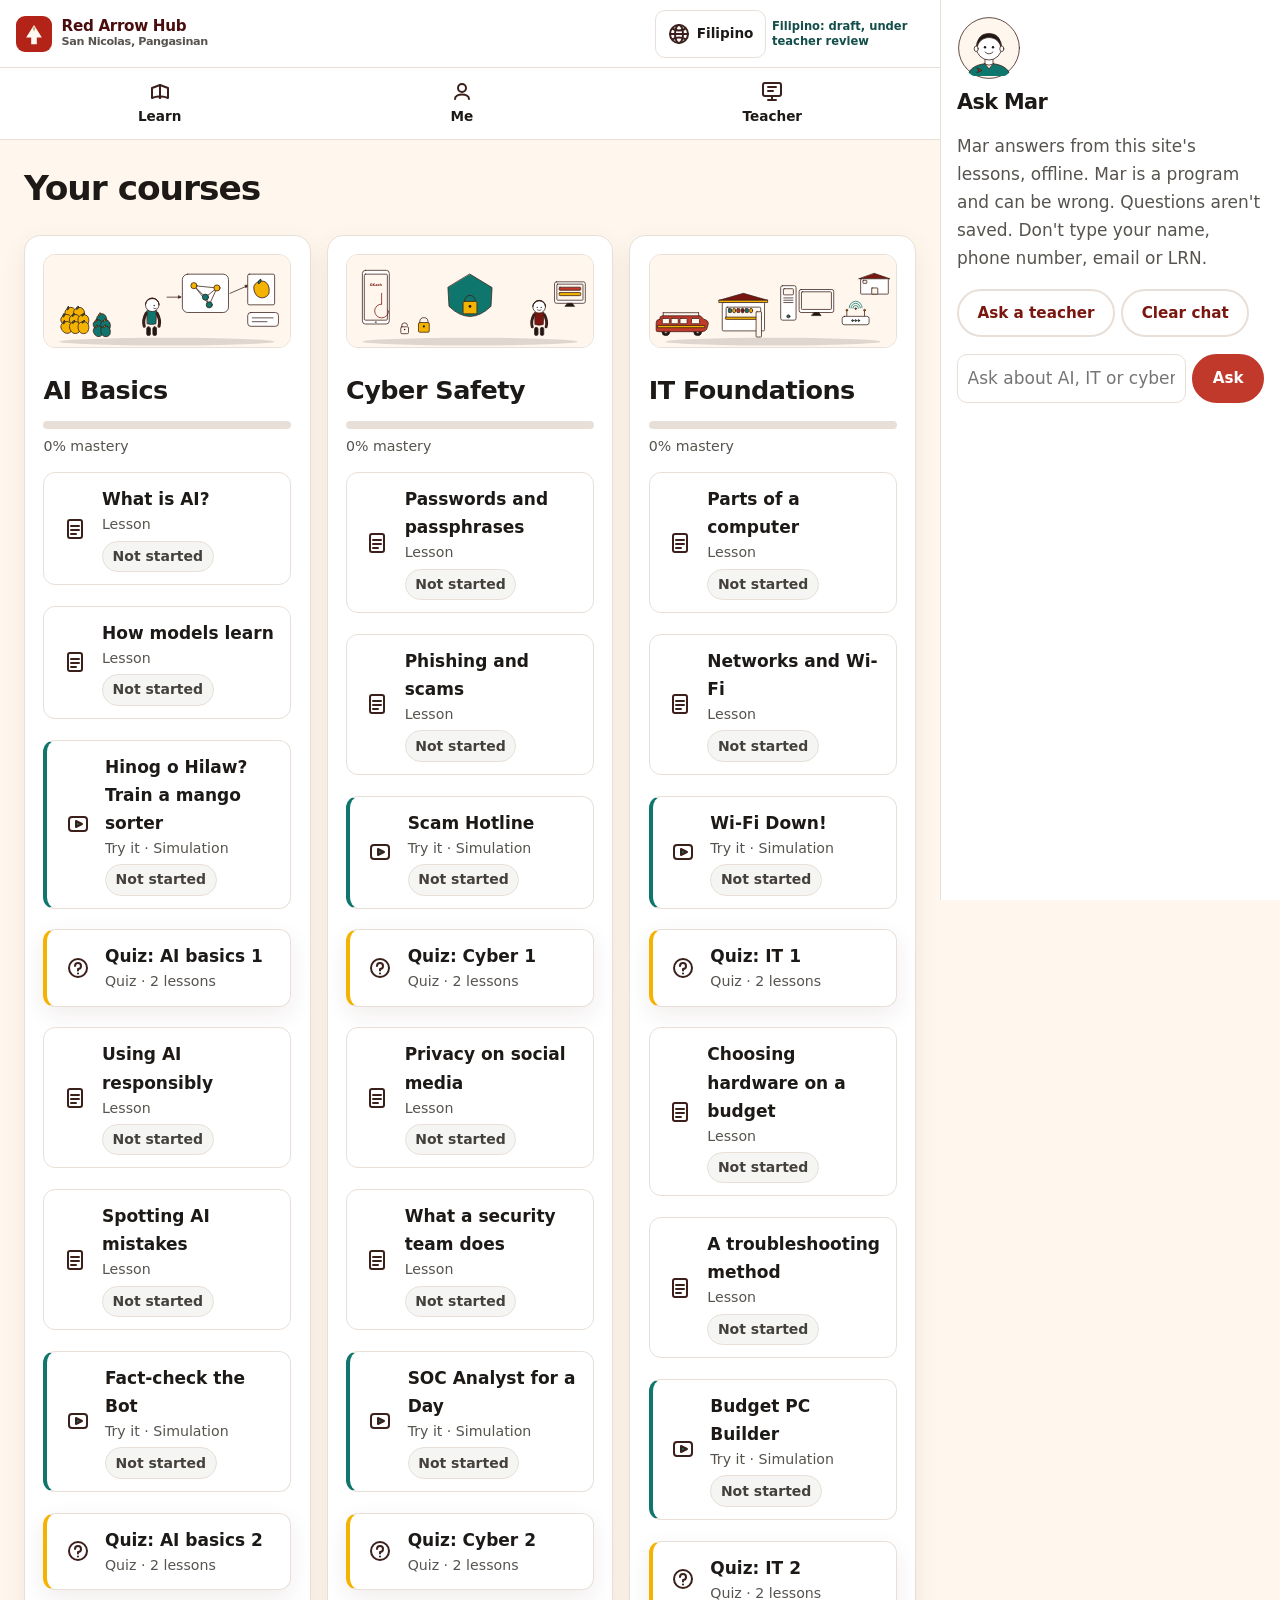
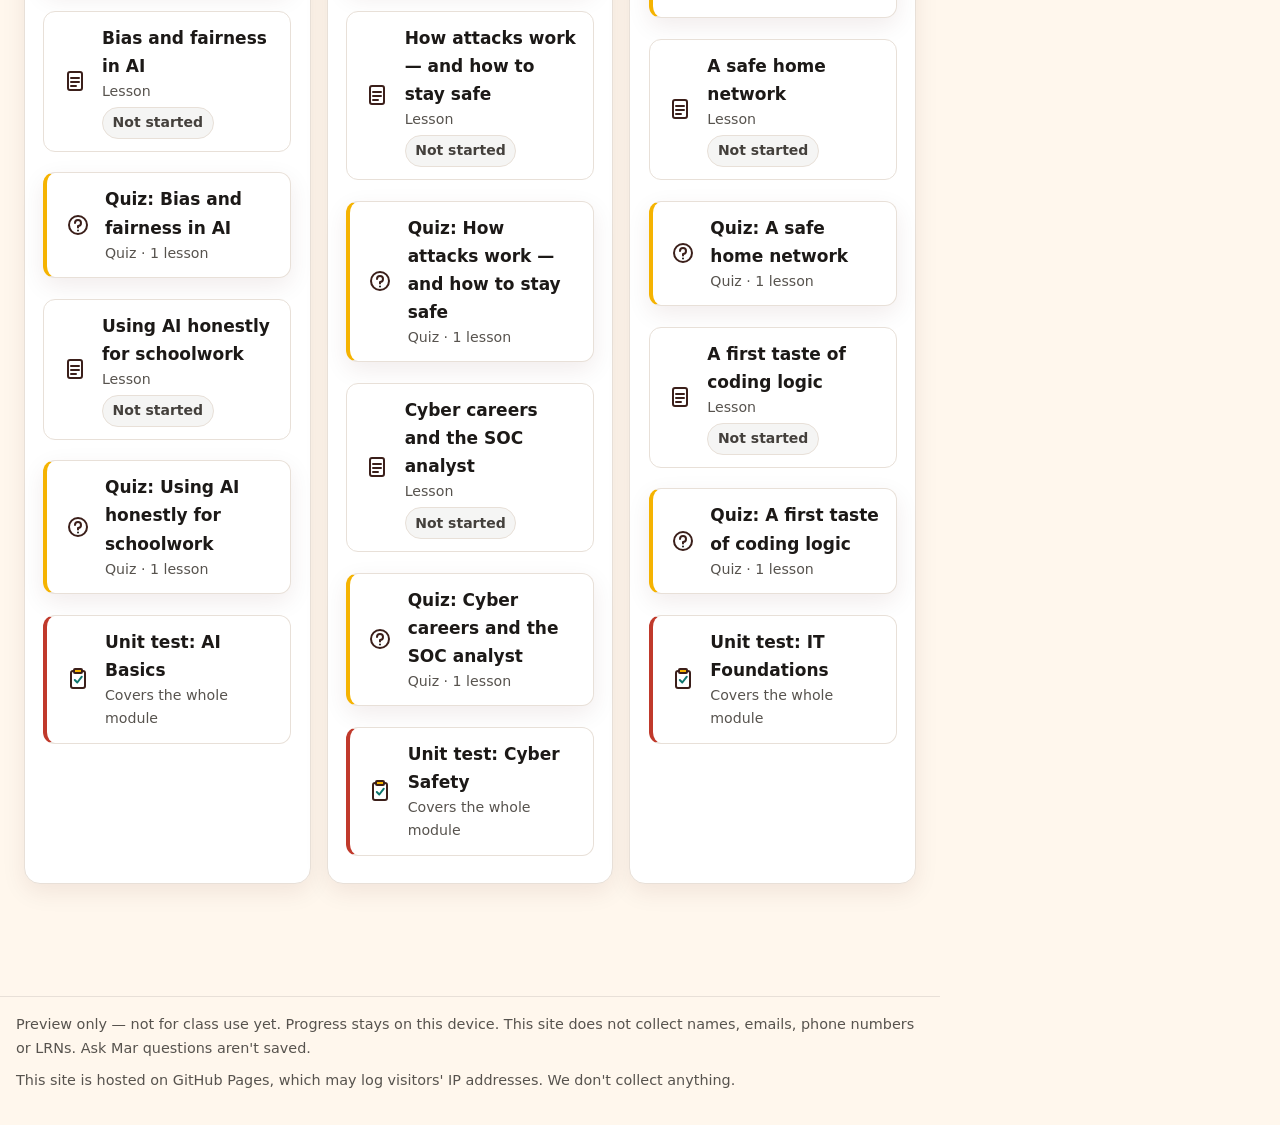
==== index.html @ b5d0c6fc "Keep the PC budget in the page and lazy-load the Filipino FAQ Move the budget pin into normal flow a" ====
<!DOCTYPE html><html lang="en"><head><meta charset="utf-8"><meta name="viewport" content="width=device-width, initial-scale=1"><meta name="theme-color" content="#7a160f"><title>Red Arrow Hub</title><link rel="stylesheet" href="../css/styles.css"><link rel="stylesheet" href="v2.css"><link rel="icon" href="../assets/logo.svg"></head><body data-page="home"><main id="main" class="wrap"></main><script src="data.js"></script><script src="art/art-index.js"></script><script src="askmar/askmar-safety.js"></script><script src="v2.js"></script></body></html>
---- css/styles.css ----
/* Red Arrow AI & Cyber Hub
   Mobile-first, system fonts only, no external requests. */

:root {
  --red: #c0392b;
  --red-dark: #7a160f;
  --red-deep: #4a0d0d;
  --red-soft: #fde8e6;
  --stroke: #3b1f1a;
  --ink: #1c1917;
  --muted: #57534e;
  --paper: #fff7ed;
  --card: #ffffff;
  --line: #e8e0d8;
  --gold: #f5b301;
  --teal: #0f766e;
  --teal-soft: #ccfbf1;
  --ok: #166534;
  --ok-soft: #dcfce7;
  --warn: #9a3412;
  --warn-soft: #ffedd5;
  --bad: #991b1b;
  --bad-soft: #fee2e2;
  --shadow: 0 8px 24px rgba(74, 13, 13, 0.08);
  --radius: 16px;
  --max: 68rem;
  --header-h: 3.75rem;
  --font: system-ui, -apple-system, "Segoe UI", Roboto, "Noto Sans", "Helvetica Neue", Arial, sans-serif;
  --mono: ui-monospace, "Cascadia Code", "SF Mono", Menlo, Consolas, monospace;
}

*,
*::before,
*::after { box-sizing: border-box; }

html {
  scroll-behavior: smooth;
  -webkit-text-size-adjust: 100%;
}

body {
  margin: 0;
  font-family: var(--font);
  font-size: 1.0625rem;
  line-height: 1.65;
  color: var(--ink);
  background: var(--paper);
  min-height: 100vh;
}

img, svg { max-width: 100%; height: auto; }
a { color: var(--red-dark); text-underline-offset: 0.15em; }
a:hover { color: var(--red); }
:focus-visible {
  outline: 3px solid var(--red);
  outline-offset: 2px;
}

.skip-link {
  position: absolute;
  left: 0.75rem;
  top: -100px;
  background: var(--red-deep);
  color: #fff;
  padding: 0.5rem 0.85rem;
  border-radius: 0 0 8px 8px;
  z-index: 100;
  min-height: 48px;
  display: inline-flex;
  align-items: center;
  box-sizing: border-box;
}
.skip-link:focus { top: 0; }

/* Header */
.site-header {
  position: sticky;
  top: 0;
  z-index: 40;
  background: #fff;
  border-bottom: 1px solid var(--line);
}
.header-inner {
  max-width: var(--max);
  margin: 0 auto;
  display: flex;
  flex-wrap: wrap;
  align-items: center;
  justify-content: space-between;
  gap: 0.75rem;
  padding: 0.6rem 1rem;
  min-height: var(--header-h);
}
.logo {
  display: flex;
  align-items: center;
  gap: 0.6rem;
  text-decoration: none;
  color: var(--red-deep);
  font-weight: 750;
  letter-spacing: -0.02em;
  min-width: 0;
}
.logo svg { width: 36px; height: 36px; flex: 0 0 auto; }
.logo-text { display: flex; flex-direction: column; line-height: 1.15; min-width: 0; }
.logo-text strong { font-size: 0.95rem; white-space: nowrap; overflow: hidden; text-overflow: ellipsis; }
.logo-text span { font-size: 0.7rem; font-weight: 600; color: var(--muted); }

.header-actions { display: flex; align-items: center; gap: 0.5rem; flex: 0 0 auto; }

.lang-toggle {
  display: inline-flex;
  border: 1px solid var(--line);
  border-radius: 999px;
  overflow: hidden;
  background: var(--paper);
}
.lang-toggle button {
  appearance: none;
  border: 0;
  background: transparent;
  color: var(--muted);
  font: inherit;
  font-size: 0.75rem;
  font-weight: 700;
  letter-spacing: 0.04em;
  padding: 0.4rem 0.65rem;
  cursor: pointer;
  min-height: 36px;
}
.lang-toggle button[aria-pressed="true"] {
  background: var(--red);
  color: #fff;
}

.nav-toggle {
  appearance: none;
  border: 1px solid var(--line);
  background: #fff;
  border-radius: 10px;
  padding: 0.4rem 0.7rem;
  font: inherit;
  font-size: 0.85rem;
  font-weight: 650;
  cursor: pointer;
  min-height: 40px;
  color: var(--ink);
}
.site-nav {
  display: none;
  border-top: 1px solid var(--line);
  background: #fff;
  flex-basis: 100%;
  width: 100%;
}
.site-nav.open { display: block; }
.site-nav ul {
  list-style: none;
  margin: 0 auto;
  padding: 0.5rem 1rem 0.85rem;
  max-width: var(--max);
}
.site-nav a {
  display: block;
  text-decoration: none;
  color: var(--ink);
  font-weight: 600;
  padding: 0.7rem 0.4rem;
  border-radius: 8px;
}
.site-nav a:hover,
.site-nav a[aria-current="page"] {
  background: var(--red-soft);
  color: var(--red-dark);
}

.draft-banner {
  display: none;
  background: var(--warn-soft);
  color: var(--warn);
  text-align: center;
  font-size: 0.85rem;
  padding: 0.5rem 1rem;
  border-bottom: 1px solid #fdba74;
}
body.lang-fil .draft-banner { display: block; }

.wrap {
  max-width: var(--max);
  margin: 0 auto;
  padding: 1.25rem 1rem 3rem;
}

/* Hero */
.hero {
  position: relative;
  overflow: hidden;
  background:
    linear-gradient(165deg, var(--red-deep) 0%, var(--red-dark) 48%, #9f1e16 100%);
  color: #fff;
  padding: 2.1rem 1rem 2.4rem;
}
.hero .wrap { padding-top: 0; padding-bottom: 0; }
.hero-kicker {
  display: inline-block;
  background: rgba(255,255,255,0.12);
  border: 1px solid rgba(255,255,255,0.22);
  border-radius: 999px;
  font-size: 0.75rem;
  font-weight: 700;
  letter-spacing: 0.06em;
  text-transform: uppercase;
  padding: 0.3rem 0.7rem;
  margin: 0 0 0.9rem;
}
.hero h1 {
  font-size: clamp(1.7rem, 5vw, 2.7rem);
  line-height: 1.15;
  letter-spacing: -0.03em;
  margin: 0 0 0.75rem;
  max-width: 18ch;
}
.hero .lead {
  margin: 0 0 1.25rem;
  max-width: 38rem;
  font-size: 1.05rem;
  color: rgba(255,255,255,0.9);
}
.hero-actions { display: flex; flex-wrap: wrap; gap: 0.6rem; }
.hero-arrow {
  position: absolute;
  right: -1.5rem;
  bottom: -2rem;
  width: 11rem;
  height: 11rem;
  opacity: 0.12;
  pointer-events: none;
}

/* Buttons */
.btn {
  display: inline-flex;
  align-items: center;
  justify-content: center;
  gap: 0.4rem;
  text-decoration: none;
  font-weight: 700;
  font-size: 0.95rem;
  border-radius: 999px;
  padding: 0.7rem 1.15rem;
  min-height: 48px;
  border: 2px solid transparent;
  cursor: pointer;
  font-family: inherit;
}
.btn-primary { background: #fff; color: var(--red-dark); }
.btn-primary:hover { background: var(--red-soft); color: var(--red-dark); }
.btn-ghost { background: transparent; color: #fff; border-color: rgba(255,255,255,0.45); }
.btn-ghost:hover { background: rgba(255,255,255,0.1); color: #fff; }
.btn-solid { background: var(--red); color: #fff; border-color: var(--red); }
.btn-solid:hover { background: var(--red-dark); color: #fff; }
.btn-outline { background: #fff; color: var(--red-dark); border-color: var(--line); }
.btn-outline:hover { border-color: var(--red); color: var(--red); }
.btn[disabled] { opacity: 0.55; cursor: not-allowed; }

/* Cards & grids */
.grid {
  display: grid;
  gap: 1rem;
}
.cards-2, .cards-4 { display: grid; gap: 1rem; }
.card {
  background: var(--card);
  border: 1px solid var(--line);
  border-radius: var(--radius);
  padding: 1.15rem 1.15rem 1.25rem;
  box-shadow: var(--shadow);
  text-decoration: none;
  color: inherit;
  display: flex;
  flex-direction: column;
  gap: 0.4rem;
}
a.card:hover { border-color: var(--red); transform: translateY(-1px); }
.card h2, .card h3 { margin: 0.15rem 0 0.2rem; letter-spacing: -0.02em; }
.card p { margin: 0; color: var(--muted); }
.card .icon-bubble {
  width: 2.5rem;
  height: 2.5rem;
  border-radius: 12px;
  display: grid;
  place-items: center;
  background: var(--red-soft);
  color: var(--red-dark);
  margin-bottom: 0.25rem;
}
.card .icon-bubble.teal { background: var(--teal-soft); color: var(--teal); }
.card .go {
  margin-top: auto;
  padding-top: 0.7rem;
  font-weight: 700;
  color: var(--red-dark);
  font-size: 0.9rem;
}

.section-head { margin: 2rem 0 1rem; }
.section-head h2 {
  margin: 0 0 0.35rem;
  font-size: 1.45rem;
  letter-spacing: -0.02em;
}
.section-head p { margin: 0; color: var(--muted); }

.note, .callout {
  border-radius: 12px;
  padding: 0.9rem 1rem;
  margin: 1rem 0;
}
.callout { background: #fff; border: 1px solid var(--line); }
.callout-tip { background: var(--teal-soft); border: 1px solid #99f6e4; }
.callout-warn { background: var(--warn-soft); border: 1px solid #fdba74; }
.callout-try { background: var(--red-soft); border: 1px solid #fecaca; }
.callout h3 { margin: 0 0 0.3rem; font-size: 1rem; }
.callout p:last-child { margin-bottom: 0; }

.kicker {
  color: var(--red);
  font-weight: 700;
  font-size: 0.8rem;
  letter-spacing: 0.06em;
  text-transform: uppercase;
  margin: 0 0 0.35rem;
}
.lead { font-size: 1.12rem; color: var(--muted); }

article.lesson h1,
.page-title {
  font-size: clamp(1.55rem, 4vw, 2.15rem);
  letter-spacing: -0.03em;
  line-height: 1.2;
  margin: 0 0 0.6rem;
}
article.lesson h2 {
  font-size: 1.2rem;
  margin: 1.6rem 0 0.5rem;
  letter-spacing: -0.02em;
}
article.lesson ul, article.lesson ol { padding-left: 1.2rem; }
article.lesson li { margin: 0.3rem 0; }

.lesson-nav {
  display: flex;
  justify-content: space-between;
  gap: 0.75rem;
  flex-wrap: wrap;
  margin-top: 2rem;
  padding-top: 1.25rem;
  border-top: 1px solid var(--line);
}

/* Quiz */
.quiz {
  background: #fff;
  border: 1px solid var(--line);
  border-radius: var(--radius);
  padding: 1.1rem;
  margin: 2rem 0 0;
  box-shadow: var(--shadow);
}
.quiz h2 { margin: 0 0 0.35rem; font-size: 1.2rem; }
.quiz-progress { color: var(--muted); font-size: 0.9rem; margin-bottom: 0.8rem; }
.quiz-q { font-weight: 700; margin: 0 0 0.75rem; }
.choices { display: grid; gap: 0.5rem; }
.choice {
  text-align: left;
  font: inherit;
  background: var(--paper);
  border: 1px solid var(--line);
  border-radius: 12px;
  padding: 0.75rem 0.9rem;
  cursor: pointer;
  min-height: 48px;
}
.choice:hover { border-color: var(--red); }
.choice.selected { border-color: var(--red); background: var(--red-soft); }
.choice.correct { border-color: var(--ok); background: var(--ok-soft); }
.choice.wrong { border-color: var(--bad); background: var(--bad-soft); }
.quiz-feedback { margin: 0.8rem 0 0; padding: 0.7rem 0.8rem; border-radius: 10px; }
.quiz-feedback.ok { background: var(--ok-soft); color: var(--ok); }
.quiz-feedback.bad { background: var(--bad-soft); color: var(--bad); }
.quiz-actions { display: flex; flex-wrap: wrap; gap: 0.5rem; margin-top: 1rem; }
.quiz-score { font-size: 1.05rem; }

/* Phishing game */
.phish-frame {
  background: #fff;
  border: 1px solid var(--line);
  border-radius: var(--radius);
  overflow: hidden;
  box-shadow: var(--shadow);
}
.phish-meta {
  display: flex;
  justify-content: space-between;
  gap: 0.5rem;
  font-size: 0.85rem;
  color: var(--muted);
  padding: 0.7rem 1rem;
  background: var(--paper);
  border-bottom: 1px solid var(--line);
}
.message {
  padding: 1rem;
  font-family: var(--font);
}
.message .from { font-weight: 700; margin: 0 0 0.15rem; }
.message .via { font-size: 0.8rem; color: var(--muted); margin: 0 0 0.7rem; }
.message .bubble {
  background: #f4f4f5;
  border-radius: 4px 16px 16px 16px;
  padding: 0.85rem 1rem;
  white-space: pre-wrap;
}
.message .linkish { color: #1d4ed8; text-decoration: underline; word-break: break-all; }
.phish-actions {
  display: grid;
  grid-template-columns: 1fr 1fr;
  gap: 0.6rem;
  padding: 0 1rem 1rem;
}
.phish-actions .btn { border-radius: 12px; }

/* Password checker */
.pw-box label { font-weight: 700; display: block; margin-bottom: 0.4rem; }
.pw-row { display: flex; gap: 0.4rem; }
.pw-row input[type="password"],
.pw-row input[type="text"] {
  flex: 1;
  font: inherit;
  padding: 0.7rem 0.8rem;
  border: 1px solid var(--line);
  border-radius: 12px;
  min-height: 48px;
  background: #fff;
}
.meter {
  height: 10px;
  background: var(--line);
  border-radius: 999px;
  overflow: hidden;
  margin: 0.8rem 0 0.35rem;
}
.meter > span {
  display: block;
  height: 100%;
  width: 0;
  background: var(--bad);
  transition: width 0.2s ease, background 0.2s ease;
}
.tips { margin: 0.8rem 0 0; padding-left: 1.15rem; }
.tips li { margin: 0.25rem 0; }
.privacy-inline { font-size: 0.85rem; color: var(--muted); margin-top: 0.6rem; }

/* Careers */
.role {
  border-left: 4px solid var(--red);
  padding-left: 0.9rem;
  margin: 1.2rem 0;
}
.resource {
  display: block;
  background: #fff;
  border: 1px solid var(--line);
  border-radius: 14px;
  padding: 1rem 1.1rem;
  margin: 0.7rem 0;
  text-decoration: none;
  color: inherit;
}
.resource:hover { border-color: var(--red); }
.resource h3 { margin: 0 0 0.25rem; font-size: 1.05rem; }
.resource p { margin: 0; color: var(--muted); font-size: 0.95rem; }
.resource .src { font-size: 0.75rem; font-weight: 700; color: var(--teal); letter-spacing: 0.04em; text-transform: uppercase; margin-bottom: 0.2rem; }

/* Footer */
.site-footer {
  background: var(--red-deep);
  color: rgba(255,255,255,0.85);
  padding: 1.6rem 1rem 2.2rem;
  font-size: 0.9rem;
}
.site-footer .wrap { padding-top: 0; padding-bottom: 0; }
.site-footer a { color: #fff; }
.site-footer p { margin: 0.35rem 0; }
.fineprint { opacity: 0.8; font-size: 0.82rem; }

/* Progress chips */
.progress-row { display: flex; flex-wrap: wrap; gap: 0.4rem; margin: 0.6rem 0 0; }
.chip {
  font-size: 0.75rem;
  font-weight: 700;
  border-radius: 999px;
  padding: 0.2rem 0.55rem;
  background: var(--paper);
  border: 1px solid var(--line);
  color: var(--muted);
}
.chip.done { background: var(--ok-soft); border-color: #86efac; color: var(--ok); }

/* Utilities */
.sr-only {
  position: absolute;
  width: 1px; height: 1px;
  padding: 0; margin: -1px;
  overflow: hidden; clip: rect(0,0,0,0);
  border: 0;
}
.muted { color: var(--muted); }
.center { text-align: center; }
.mt-0 { margin-top: 0; }

@media (min-width: 640px) {
  .cards-2 { grid-template-columns: 1fr 1fr; }
  .cards-4 { grid-template-columns: 1fr 1fr; }
  .hero { padding: 3rem 1rem 3.2rem; }
  .hero-arrow { width: 16rem; height: 16rem; right: 4%; bottom: -3rem; opacity: 0.16; }
}

@media (min-width: 900px) {
  .nav-toggle { display: none; }
  .site-nav {
    display: block;
    border-top: 0;
    margin-left: auto;
    flex-basis: auto;
    width: auto;
  }
  .header-inner { flex-wrap: nowrap; }
  .site-header .header-inner { display: grid; grid-template-columns: auto 1fr auto; align-items: center; }
  .site-nav { grid-column: 2; background: transparent; }
  .site-nav ul {
    display: flex;
    justify-content: flex-end;
    gap: 0.15rem;
    padding: 0 0.5rem;
  }
  .site-nav a { padding: 0.45rem 0.65rem; font-size: 0.92rem; }
  .header-actions { grid-column: 3; }
  .cards-4 { grid-template-columns: repeat(4, 1fr); }
  .wrap { padding: 1.75rem 1.5rem 4rem; }
}

@media (prefers-reduced-motion: reduce) {
  html { scroll-behavior: auto; }
  a.card:hover { transform: none; }
  .meter > span { transition: none; }
}
---- v2.css ----
.dots{display:flex;gap:6px;justify-content:center;margin:.5rem 0 1rem}.dots i{width:10px;height:10px;border-radius:50%;background:var(--line)}.dots i.on{background:var(--red)}.dots i.cur{outline:2px solid var(--red);outline-offset:2px}
.step-card{background:#fff;border:1px solid var(--line);border-radius:var(--radius);padding:1.2rem;box-shadow:var(--shadow);text-align:center}.step-card .art{font-size:3.2rem;line-height:1;margin:.3rem 0 .6rem}
.choice{min-height:48px;width:100%}.hint{background:#eef6ff;border:1px solid #bfdbfe;border-radius:10px;padding:.6rem .8rem;margin:.5rem 0;color:#1e3a8a}
.fb-soft{background:#fff7ed;border:1px solid #fed7aa;color:#7c2d12;border-radius:10px;padding:.7rem .8rem;margin-top:.8rem}.fb-good{background:var(--ok-soft);color:var(--ok);border-radius:10px;padding:.7rem .8rem;margin-top:.8rem}
.lvl{font-size:.72rem;font-weight:700;border-radius:999px;padding:.15rem .55rem;border:1px solid var(--line);background:#fafaf9;color:var(--muted);white-space:nowrap}.lvl.l1{background:#f5f5f4}.lvl.l2{background:#e0f2fe;color:#075985}.lvl.l3{background:#dcfce7;color:#166534}.lvl.l4{background:#7a160f;color:#fff;border-color:#7a160f}
.mrow{display:flex;align-items:center;gap:.7rem;padding:.75rem .9rem;border:1px solid var(--line);border-radius:12px;background:#fff;margin:.45rem 0;text-decoration:none;color:inherit;min-height:56px}.mrow .ic{width:2.2rem;text-align:center;font-size:1.3rem}.mrow .t{flex:1}.mrow small{display:block;color:var(--muted)}.mrow.sim{border-left:4px solid var(--teal)}.mrow.quiz{border-left:4px solid var(--gold)}.mrow.unit{border-left:4px solid var(--red)}
.bar{height:8px;background:var(--line);border-radius:99px;overflow:hidden}.bar>span{display:block;height:100%;background:var(--red)}
.badge{display:inline-flex;flex-direction:column;align-items:center;gap:.2rem;width:6.5rem;padding:.7rem;border-radius:14px;border:1px dashed var(--line);margin:.3rem;text-align:center;font-size:.8rem}.badge b{font-size:1.8rem}.badge.got{border:1px solid var(--gold);background:#fffbeb}
.overlay{position:fixed;inset:0;background:#ecfdf5;z-index:99;overflow:auto;padding:1.5rem}.overlay .big{display:block;width:100%;min-height:56px;margin:.6rem 0}
.chat .me{background:var(--red-soft);border-radius:14px 14px 4px 14px;padding:.6rem .8rem;margin:.5rem 0 .5rem 15%}.chat .mar{background:#fff;border:1px solid var(--line);border-radius:14px 14px 14px 4px;padding:.7rem .9rem;margin:.5rem 15% .5rem 0}
table.m{width:100%;border-collapse:collapse;font-size:.9rem}table.m td,table.m th{border-bottom:1px solid var(--line);padding:.45rem;text-align:left}
body.projector{font-size:1.5rem}
/* responsive pass */
.tabbar{border-top:1px solid var(--line);background:#fff}
.sim2{display:grid;gap:1rem}.sim2>.quiz{margin:0}
.ask-form{display:flex;gap:.4rem;margin-top:1rem}
.overlay .btn-outline.big{background:#fff}
.ask-side{display:none}
@media (max-width:767px){
 body{padding-bottom:76px}
 .tabbar{position:fixed;left:0;right:0;bottom:0;z-index:50;box-shadow:0 -4px 16px rgba(0,0,0,.06)}
 .site-header{position:static}
 .ask-full .ask-form{position:fixed;left:0;right:0;bottom:calc(68px + var(--kb,0px));background:#fff;padding:.6rem 1rem;margin:0;border-top:1px solid var(--line);z-index:51}
 .ask-full .chat{padding-bottom:200px}
}
@media (min-width:768px){
 .sim2{grid-template-columns:1fr 1fr;align-items:start}
 .sim2 .scen{position:sticky;top:5rem;min-height:12rem}
 .sim2 .scen .quiz-q{font-size:1.25rem}
}
@media (min-width:1024px){
 .lesson-grid.has-practice{display:grid;grid-template-columns:minmax(0,1.1fr) minmax(0,1fr);gap:1.5rem;align-items:start}
 .lesson-grid.has-practice .sim2{grid-template-columns:1fr}
 .practice-col{position:sticky;top:6rem}
 body.with-ask{padding-right:340px}
 .ask-side{display:block;position:fixed;top:0;right:0;bottom:0;width:340px;overflow:auto;background:#fff;border-left:1px solid var(--line);padding:1rem;z-index:30}
 .ask-side .page-title{font-size:1.3rem}
 .wrap{max-width:68rem}
}
body.projector .ask-side{width:400px}body.projector.with-ask{padding-right:400px}
/* a11y + contrast pass: chips >= .85rem, all AA (>=4.5:1) */
.lvl{font-size:.875rem;padding:.2rem .6rem}
.lvl,.lvl.l1{color:#44403c;background:#f5f5f4}
.lvl.l2{background:#dbeafe;color:#1e3a8a}   /* 9.6:1 */
.lvl.l3{background:#dcfce7;color:#14532d}   /* 8.9:1 */
.lvl.l4{background:#7a160f;color:#fff}      /* 10:1 */
:focus-visible{outline:3px solid #1d4ed8!important;outline-offset:3px}
.choice:hover,.mrow:hover{border-color:var(--red);background:#fff1ef}
.choice:focus-visible,.mrow:focus-visible,.btn:focus-visible{box-shadow:0 0 0 6px rgba(29,78,216,.2)}
.overlay{min-height:100dvh;height:100dvh}
.lesson-col,.ask-full,body[data-page="practice"] main>*,body[data-page="sim"] main>p{max-width:40rem}
body[data-page="lesson"] .lesson-grid:not(.has-practice){max-width:40rem;margin:0 auto}
@media (min-width:900px){body[data-page="home"] main{display:grid;grid-template-columns:repeat(2,1fr);gap:0 1rem}body[data-page="home"] main>h1{grid-column:1/-1}}
@media (min-width:1280px){body[data-page="home"] main{grid-template-columns:repeat(3,1fr)}}
@media (max-width:360px){.btn{padding:.6rem .8rem}.mrow{gap:.4rem;padding:.6rem}}
.mrow .t{min-width:0;overflow-wrap:anywhere}.lvl{white-space:normal;text-align:center;flex:0 1 auto;max-width:7rem}
table.m{table-layout:fixed;overflow-wrap:anywhere}table.m td:last-child,table.m th:last-child{width:40%}
@media (max-width:360px){.mrow .ic{width:1.6rem}main.wrap{padding-left:1rem;padding-right:1rem}}

/* tokens + UX second pass */
.btn{min-height:48px}
.btn.is-wait,.btn[aria-disabled="true"]{background:#e7e5e4;color:#44403c;border-color:#d6d3d1;cursor:pointer}
.pii-warn{background:#fff7ed;border:1px solid #fed7aa;color:#7c2d12;border-radius:10px;padding:.6rem .8rem;margin:.4rem 15% .4rem 0;font-size:.9rem}
.happen-btn{display:block;width:100%;margin-top:.7rem}
.mrow .lvl{display:inline-block;margin-top:.25rem}
@media (max-width:767px){
  .lesson-col .quiz-actions .btn-solid,
  .sim2 .quiz-actions .btn-solid,
  .quiz-actions .btn-solid{width:100%;min-height:56px;margin-bottom:1.25rem}
}
@media (min-width:1024px){
  .tab-ask{display:none}
}
@media (prefers-reduced-motion:reduce){
  *,*::before,*::after{animation-duration:0.01ms!important;animation-iteration-count:1!important;transition-duration:0.01ms!important}
}
.art img.diagram{display:block;width:min(100%,20rem);height:auto;margin:.2rem auto .6rem}

/* Interactive sim boards: tap-only, 48px rows, labelled status, pinned budget */
.sim-board{background:#fff;border:1px solid var(--line);border-radius:14px;padding:1rem;box-shadow:0 8px 24px rgba(28,25,23,.08);margin:0 0 1rem}
.sim-art{display:block;width:min(100%,16rem);height:auto;margin:.3rem auto .7rem}
.mango-grid{display:grid;grid-template-columns:repeat(auto-fill,minmax(5.5rem,1fr));gap:.5rem;margin:.6rem 0}
.mango-card,.pc-part,.pc-slot{min-height:56px;border:2px solid var(--line);border-radius:12px;background:#fff7ed;color:#1c1917;display:flex;flex-direction:column;align-items:center;justify-content:center;gap:.2rem;padding:.4rem;cursor:pointer;font:inherit;text-align:center}
.mango-card.is-sel,.pc-part.is-sel,.pc-slot.is-target{border-color:#7a160f;box-shadow:0 0 0 3px rgba(122,22,15,.2)}
.mango-img{width:3.2rem;height:auto}
.mango-bins,.row-acts,.scene-nav{display:flex;flex-wrap:wrap;gap:.4rem;margin:.6rem 0}
.bin-btn,.row-acts .btn,.flag-btn{min-height:48px}
.light-rows,.inbox-rows,.alert-rows{display:flex;flex-direction:column;gap:.45rem}
.light-row,.inbox-row,.alert-row{display:flex;flex-wrap:wrap;align-items:center;gap:.5rem .7rem;width:100%;min-height:48px;padding:.55rem .7rem;border:1px solid var(--line);border-radius:12px;background:#fff7ed;color:#1c1917;text-align:left;font:inherit;cursor:pointer}
.light-dot{width:1.1rem;height:1.1rem;border-radius:50%;border:2px solid #3b1f1a;flex:0 0 auto}
.light-dot.st-on{background:#0f766e}
.light-dot.st-warn{background:#c0392b}
.light-dot.st-off{background:#fff7ed}
.light-text{flex:1;min-width:0}
.inbox-row,.alert-row{flex-direction:column;align-items:stretch;cursor:default}
.inbox-meta{margin:0;font-size:.85rem;color:#44403c}
.inbox-body,.alert-row p{margin:.15rem 0}
.threat-line{width:100%;margin-bottom:.7rem;white-space:normal;text-align:left}
.fact-item{border-top:1px solid var(--line);padding:.7rem 0}
.bubble{background:#fff;border:1px solid var(--line);border-radius:14px 14px 14px 4px;padding:.6rem .8rem;box-shadow:0 6px 16px rgba(28,25,23,.06)}
.btn.is-on{border-color:#7a160f;background:#fff1ef;color:#7a160f}
.pc-slots{display:grid;grid-template-columns:1fr;gap:.4rem;margin:.6rem 0}
.pc-slot{align-items:flex-start;text-align:left}
.pc-part{align-items:flex-start;text-align:left;width:100%;margin:.3rem 0}
.budget-pin{display:flex;align-items:center;gap:.5rem;box-sizing:border-box;min-height:40px;max-height:48px;padding:.25rem .7rem;position:static;margin:0 0 .6rem;background:#fff7ed;border:2px solid #0f766e;border-radius:12px}
.budget-pin.is-over{border-color:#c0392b;background:#fff1ef}
.budget-pin p{margin:0;font-weight:700;font-size:.9rem;line-height:1.2;white-space:nowrap;overflow:hidden;text-overflow:ellipsis;flex:1;min-width:0}
.budget-meter{height:8px;width:4.5rem;flex:0 0 4.5rem;background:#e7e5e4;border-radius:99px;overflow:hidden}
.budget-meter>span{display:block;height:100%;background:#0f766e}
.budget-pin.is-over .budget-meter>span{background:#c0392b}
.budget-left{margin:0 0 .45rem;font-weight:700;font-size:.95rem;color:#134e4a;line-height:1.3}
.quiz-actions .budget-left{flex-basis:100%;width:100%}
.sr-live{position:absolute;width:1px;height:1px;padding:0;margin:-1px;overflow:hidden;clip:rect(0,0,0,0);white-space:nowrap;border:0}
@media (max-width:767px){
  .light-row,.inbox-row,.alert-row{width:100%;min-height:48px}
}
@media (min-width:768px){
  .pc-slots{grid-template-columns:repeat(2,1fr)}
}
@media (prefers-reduced-motion:reduce){
  .budget-meter>span{transition:none}
}
.site-footer{max-width:var(--max,68rem);margin:2rem auto 1rem;padding:1rem;border-top:1px solid var(--line);background:#fff7ed;color:var(--muted);font-size:.9rem}
.site-footer p{margin:0}
@media (max-width:767px){body{padding-bottom:calc(76px + 4rem)}.site-footer{margin-bottom:5rem}}
.ui-ic{width:24px;height:24px;display:block;margin:0 auto;pointer-events:none}
.tabbar a{display:flex;flex-direction:column;align-items:center;gap:2px;min-width:48px;min-height:48px;box-sizing:border-box}
.course-cover{width:100%;max-width:100%;height:auto;border-radius:12px;margin:0 0 .75rem;border:1px solid var(--line);background:#fff7ed}
.badge{display:inline-flex;flex-direction:column;align-items:center;gap:.35rem;width:7.5rem;text-align:center;margin:.4rem .6rem .4rem 0;vertical-align:top}
.badge img{width:80px;height:80px}
.badge.got img{animation:badge-pop .45s ease-out}
@keyframes badge-pop{0%{transform:scale(.72)}60%{transform:scale(1.08)}100%{transform:scale(1)}}
@media (prefers-reduced-motion:reduce){.badge.got img{animation:none}}
.art img.diagram{width:100%;max-width:40rem;height:auto;border-radius:12px;border:1px solid var(--line);background:#fff7ed}
.mar-face{width:64px;height:64px;border-radius:50%;display:block;margin:0 0 .6rem}
.btn .ui-ic{display:inline-block;vertical-align:-6px;margin:0 .35rem 0 0}
.mrow .ic{display:inline-flex;align-items:center;justify-content:center;width:2rem;flex:0 0 2rem}
.mrow .ic .ui-ic{margin:0}
.nav-toggle{min-height:48px;min-width:48px;display:inline-flex;align-items:center;gap:.35rem}
.ask-turn{display:block;width:100%;margin:.5rem 0}
.ask-turn .need-help-btn{display:block;width:100%;box-sizing:border-box;min-height:48px;margin-top:.6rem;background:#fff;color:#0f766e;border:2px solid #0f766e;border-radius:12px;font-weight:700}
.ask-turn .need-help-btn:hover,.ask-turn .need-help-btn:focus{background:#f0fdfa;color:#0f766e;border-color:#0f766e}
.diagram-key{list-style:none;margin:.55rem 0 0;padding:0;text-align:left;font-size:.88rem;color:var(--ink)}
.diagram-key li{display:flex;gap:.45rem;align-items:flex-start;margin:.25rem 0;line-height:1.35}
.diagram-key .mk{flex:0 0 1.25rem;width:1.25rem;height:1.25rem;border-radius:50%;background:#f5b301;color:#1c1917;font-weight:800;font-size:.75rem;display:inline-flex;align-items:center;justify-content:center;margin-top:.1rem}

.logo{min-height:48px;display:inline-flex;align-items:center}

html{scroll-padding-bottom:calc(76px + 16px)}
.need-help-btn,.ask-turn .need-help-btn{scroll-margin-bottom:200px}
@media (max-width:767px){
  /* Keep Check/Hint/Next in normal flow under the choices so they never cover answers or each other. */
  .quiz-actions{position:static;margin-bottom:calc(76px + 16px);scroll-margin-bottom:calc(76px + 16px)}
  .mango-bins{position:static;display:flex;gap:.5rem;flex-wrap:wrap;margin:.6rem 0}
  .scene-nav{margin-bottom:calc(76px + 16px);scroll-margin-bottom:calc(76px + 16px)}
  .ask-full .ask-tools{position:fixed;left:0;right:0;bottom:calc(68px + var(--kb,0px) + 3.6rem);background:#fff;padding:.4rem 1rem 0;margin:0;z-index:51;border-top:1px solid var(--line)}
  .ask-full .chat{padding-bottom:240px}
}
.unverified-note{margin:.35rem 0 .7rem;padding:.45rem .65rem;border:1px dashed #0f766e;border-radius:8px;background:#f0fdfa;color:#134e4a;font-weight:700;font-size:.9rem}
.header-actions{flex-wrap:wrap;align-items:center;gap:.4rem}
.fil-draft-note{font-size:.72rem;font-weight:700;color:#134e4a;line-height:1.25;max-width:9.5rem}
.site-footer p+p{margin-top:.55rem}
@media (max-width:767px){
  body[data-page="practice"] .wrap{padding-top:.4rem;padding-bottom:1.25rem}
  body[data-page="practice"] .page-title{margin:0 0 .2rem;font-size:1.35rem}
  body[data-page="practice"] .sim2{gap:.45rem}
  body[data-page="practice"] .kicker{margin:0 0 .15rem}
  body[data-page="practice"] .dots{margin:.2rem 0 .35rem}
  body[data-page="practice"] .quiz{padding:.45rem .7rem;margin:0}
  body[data-page="practice"] .quiz-q{margin:0 0 .3rem;font-size:1.05rem}
  body[data-page="practice"] .choices{gap:.3rem}
  body[data-page="practice"] .choice{padding:.5rem .7rem}
  body[data-page="practice"] .quiz-actions{margin-top:.3rem}
  body[data-page="practice"] .quiz-actions .btn-solid{margin-bottom:.3rem}
}
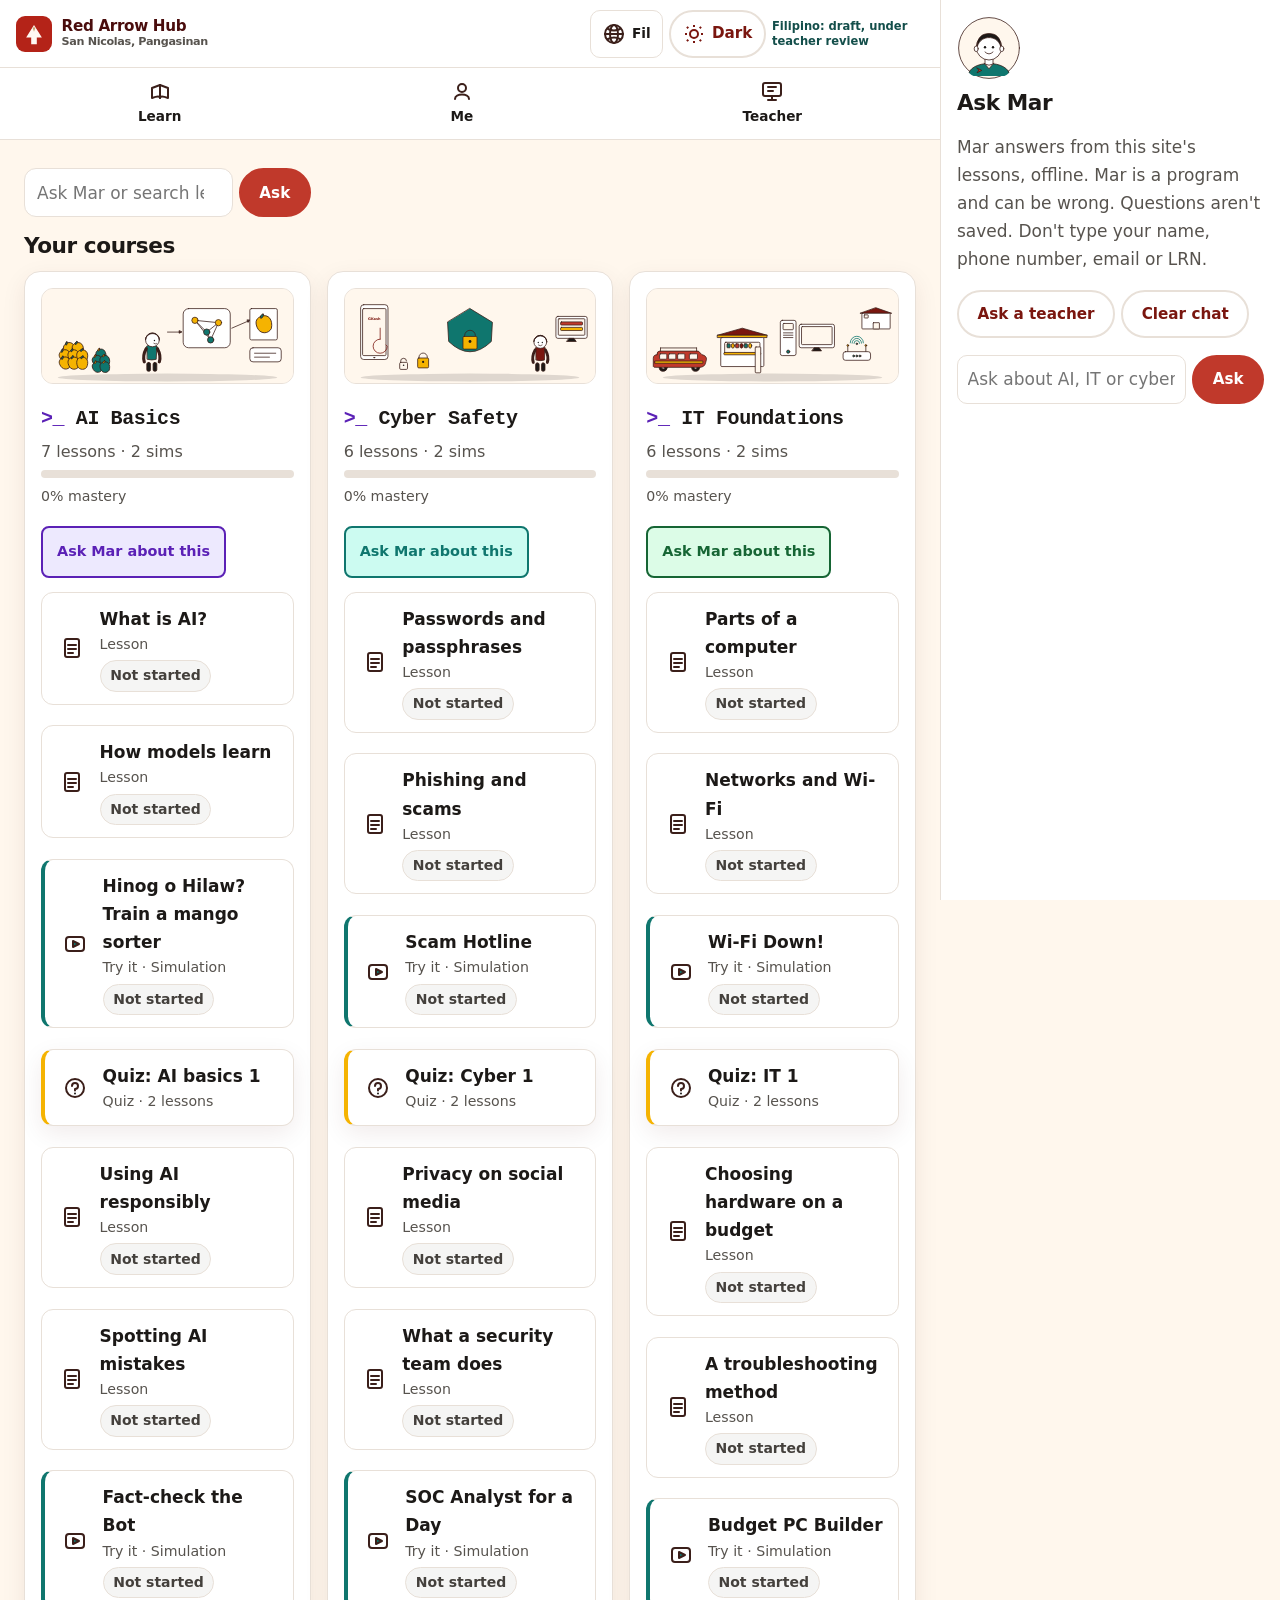
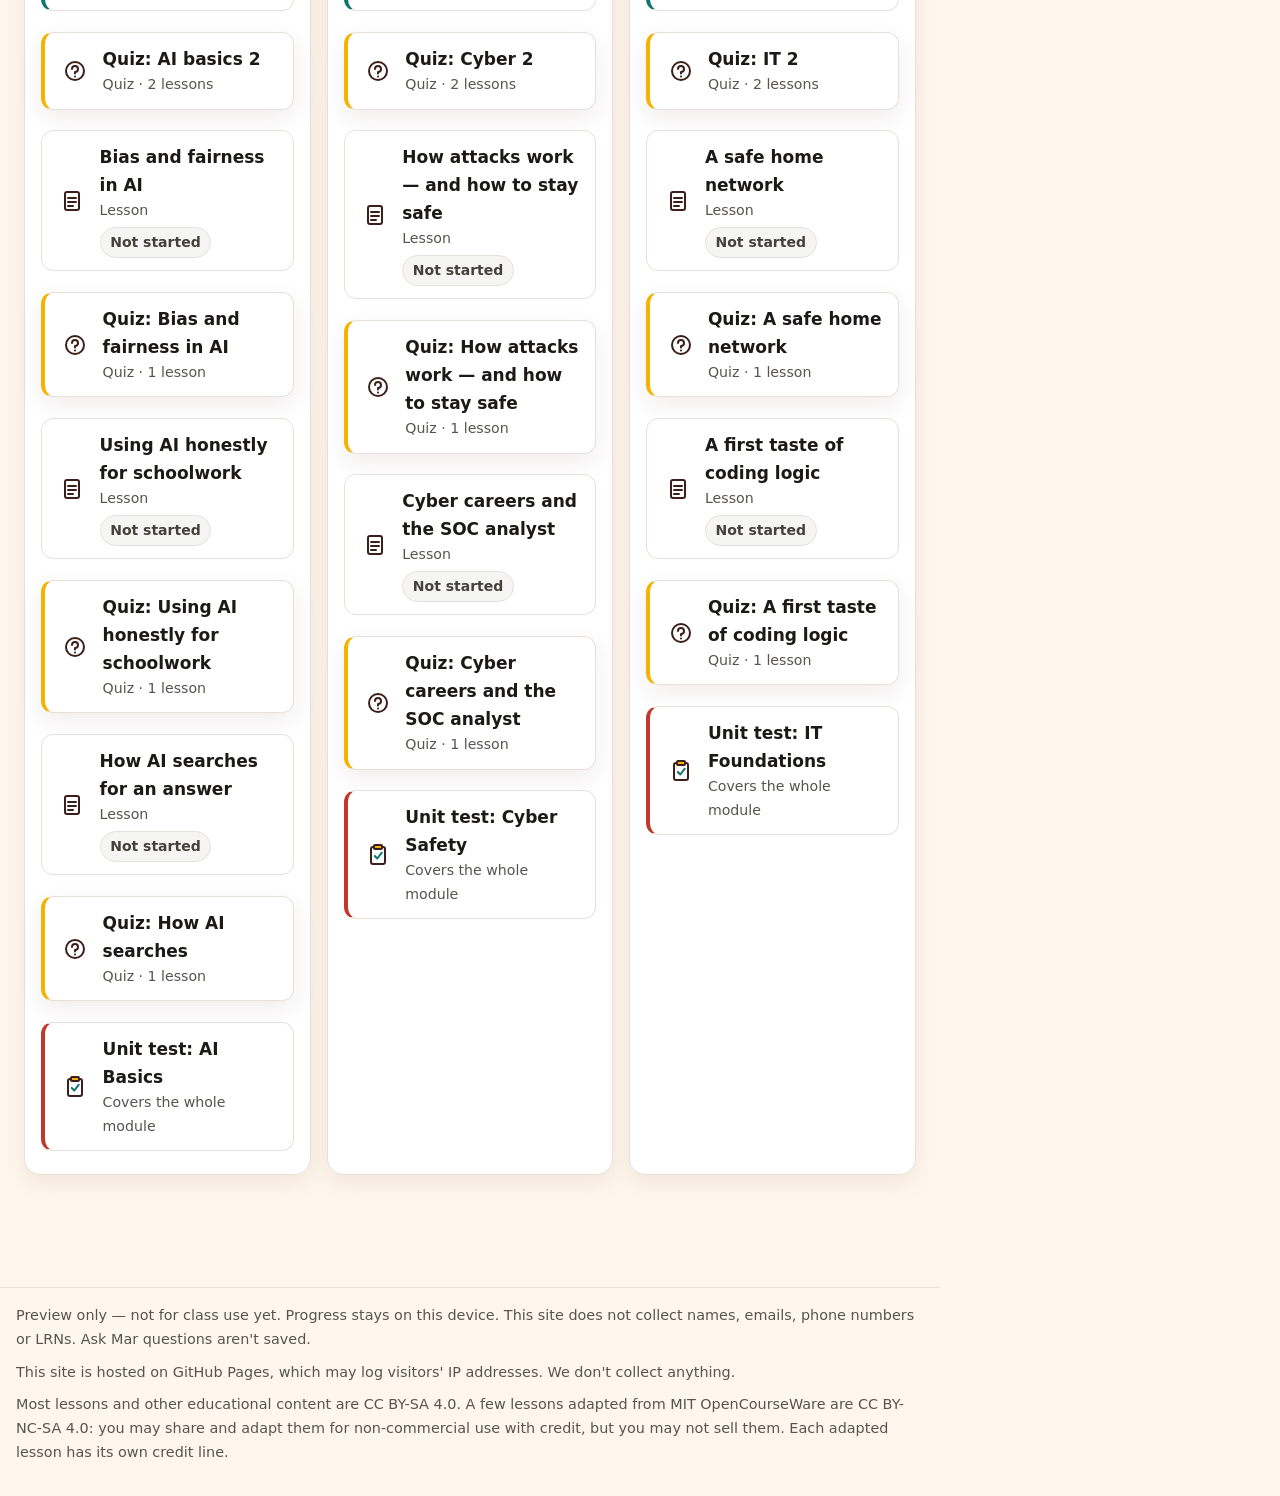
==== commit c8041e11: "Add the dark theme, home Ask Mar search, and MIT search lesson This is cache v19: a light/dark theme" ====
--- a/index.html
+++ b/index.html
@@ -1 +1 @@
-<!DOCTYPE html><html lang="en"><head><meta charset="utf-8"><meta name="viewport" content="width=device-width, initial-scale=1"><meta name="theme-color" content="#7a160f"><title>Red Arrow Hub</title><link rel="stylesheet" href="../css/styles.css"><link rel="stylesheet" href="v2.css"><link rel="icon" href="../assets/logo.svg"></head><body data-page="home"><main id="main" class="wrap"></main><script src="data.js"></script><script src="art/art-index.js"></script><script src="askmar/askmar-safety.js"></script><script src="v2.js"></script></body></html>
+<!DOCTYPE html><html lang="en"><head><script>(function(){try{var p=localStorage.getItem("ra-proj")==="1";var t=p?"light":localStorage.getItem("ra-theme");if(t!=="light"&&t!=="dark")t=(window.matchMedia&&matchMedia("(prefers-color-scheme: dark)").matches)?"dark":"light";document.documentElement.setAttribute("data-theme",t)}catch(e){}})();</script><meta charset="utf-8"><meta name="viewport" content="width=device-width, initial-scale=1"><meta name="theme-color" content="#7a160f"><title>Red Arrow Hub</title><link rel="stylesheet" href="css/styles.css"><link rel="stylesheet" href="v2.css"><link rel="icon" href="assets/logo.svg"></head><body data-page="home"><main id="main" class="wrap"></main><script src="data.js"></script><script src="art/art-index.js"></script><script src="askmar/askmar-safety.js"></script><script src="v2.js"></script></body></html>
--- a/css/styles.css
+++ b/css/styles.css
@@ -27,6 +27,11 @@
   --header-h: 3.75rem;
   --font: system-ui, -apple-system, "Segoe UI", Roboto, "Noto Sans", "Helvetica Neue", Arial, sans-serif;
   --mono: ui-monospace, "Cascadia Code", "SF Mono", Menlo, Consolas, monospace;
+  --font-mono: var(--mono);
+  --bg: var(--paper);
+  --text: var(--ink);
+  --border: var(--line);
+  --card: #fff;
 }
 
 *,
@@ -77,7 +82,7 @@
   position: sticky;
   top: 0;
   z-index: 40;
-  background: #fff;
+  background: var(--card);
   border-bottom: 1px solid var(--line);
 }
 .header-inner {
--- a/v2.css
+++ b/v2.css
@@ -11,7 +11,7 @@
 table.m{width:100%;border-collapse:collapse;font-size:.9rem}table.m td,table.m th{border-bottom:1px solid var(--line);padding:.45rem;text-align:left}
 body.projector{font-size:1.5rem}
 /* responsive pass */
-.tabbar{border-top:1px solid var(--line);background:#fff}
+.tabbar{border-top:1px solid var(--line);background:var(--card)}
 .sim2{display:grid;gap:1rem}.sim2>.quiz{margin:0}
 .ask-form{display:flex;gap:.4rem;margin-top:1rem}
 .overlay .btn-outline.big{background:#fff}
@@ -36,8 +36,9 @@
  .ask-side{display:block;position:fixed;top:0;right:0;bottom:0;width:340px;overflow:auto;background:#fff;border-left:1px solid var(--line);padding:1rem;z-index:30}
  .ask-side .page-title{font-size:1.3rem}
  .wrap{max-width:68rem}
-}
-body.projector .ask-side{width:400px}body.projector.with-ask{padding-right:400px}
+ body.projector .ask-side{width:400px}
+ body.projector.with-ask{padding-right:400px}
+}
 /* a11y + contrast pass: chips >= .85rem, all AA (>=4.5:1) */
 .lvl{font-size:.875rem;padding:.2rem .6rem}
 .lvl,.lvl.l1{color:#44403c;background:#f5f5f4}
@@ -149,6 +150,9 @@
 html{scroll-padding-bottom:calc(76px + 16px)}
 .need-help-btn,.ask-turn .need-help-btn{scroll-margin-bottom:200px}
 @media (max-width:767px){
+  html{scroll-padding-bottom:88px}
+  body.sim-pc .pc-body .sim-art{max-height:96px;width:auto;margin:.2rem auto .4rem}
+  .pc-slot,.pc-part,body.sim-pc .quiz-actions .btn{scroll-margin-bottom:88px}
   /* Keep Check/Hint/Next in normal flow under the choices so they never cover answers or each other. */
   .quiz-actions{position:static;margin-bottom:calc(76px + 16px);scroll-margin-bottom:calc(76px + 16px)}
   .mango-bins{position:static;display:flex;gap:.5rem;flex-wrap:wrap;margin:.6rem 0}
@@ -173,3 +177,96 @@
   body[data-page="practice"] .quiz-actions{margin-top:.3rem}
   body[data-page="practice"] .quiz-actions .btn-solid{margin-bottom:.3rem}
 }
+
+.lesson-credit{margin:.4rem 0 1rem;padding:.7rem .8rem;border:1px dashed #0f766e;border-radius:10px;background:#f0fdfa;color:#134e4a}
+.lesson-credit p{margin:0 0 .4rem;font-size:.9rem;line-height:1.35}
+.license-tag{font-weight:700;margin:0 0 .35rem}
+.lesson-credit-links{margin:0 0 .55rem}
+.lesson-credit-links a{color:#0f766e;font-weight:700}
+.lesson-deeper{display:inline-flex;align-items:center;min-height:48px;margin-top:.15rem}
+
+/* ---- v18 theme, compact header, home search, sim art in dark, help card lock ---- */
+html[data-theme="dark"]{
+  --bg:#0e1730;--card:#1a243a;--surface:#1a243a;--border:#6b7fa3;
+  --text:#eef2f8;--muted:#a8b4c8;--focus:#93c5fd;
+  --purple-text:#c4b5fd;--purple-fill:#2a2150;--purple-solid:#5b21b6;
+  --teal-text:#5eead4;--teal-fill:#0f3d3a;--teal-solid:#0f766e;
+  --green-text:#6ee7a0;--green-fill:#0b3d2a;--green-solid:#166534;
+  --pink-text:#f9a8d4;--pink-fill:#4a1c3a;--pink-solid:#9d174d;
+  --font-mono:ui-monospace,"Cascadia Code","SF Mono",Menlo,Consolas,"Roboto Mono","Noto Sans Mono",monospace;
+  --paper:var(--bg);--ink:var(--text);--line:var(--border);
+  --shadow:0 4px 16px rgba(0,0,0,.35);
+  --red-soft:#3a1a1a;--teal-soft:var(--teal-fill);--ok-soft:var(--green-fill);--warn-soft:#3a2a12;--bad-soft:#3a1515;
+}
+html[data-theme="dark"] :focus-visible{outline:3px solid var(--focus)!important;outline-offset:3px}
+html[data-theme="dark"] .site-header,html[data-theme="dark"] .tabbar,html[data-theme="dark"] .ask-side,html[data-theme="dark"] .ask-full .ask-form,html[data-theme="dark"] .ask-full .ask-tools{background:var(--card);color:var(--text)}
+html[data-theme="dark"] .mrow,html[data-theme="dark"] .step-card,html[data-theme="dark"] .chat .mar,html[data-theme="dark"] .hint,html[data-theme="dark"] .choice,html[data-theme="dark"] .lesson-credit{background:var(--card);color:var(--text)}
+html[data-theme="dark"] .btn-outline{background:var(--card);color:var(--text);border-color:var(--border)}
+html[data-theme="dark"] .nav-toggle,html[data-theme="dark"] .theme-toggle{background:var(--card);color:var(--text);border-color:var(--border)}
+html[data-theme="dark"] .fil-draft-note{color:var(--teal-text)}
+html[data-theme="dark"] .draft-banner,html[data-theme="dark"] .unverified-note{background:#fff7ed;color:#7c2d12;border-color:#fed7aa}
+
+html[data-theme="dark"] .site-header img.ui-ic,html[data-theme="dark"] .tabbar img.ui-ic{filter:invert(1) hue-rotate(180deg) brightness(1.15)}
+
+html[data-theme="dark"] a{color:var(--teal-text)}
+html[data-theme="dark"] .page-title,html[data-theme="dark"] .logo{color:var(--text)}
+html[data-theme="dark"] .choice:hover,html[data-theme="dark"] .mrow:hover{background:var(--purple-fill)}
+/* Sim art was drawn for light backgrounds: lock boards and SVGs to a light card in every theme. */
+.sim-board,.sim-art,.router-fig{background:#fff;color:#1c1917}
+.sim-art{padding:.35rem;border-radius:12px;box-sizing:border-box}
+html[data-theme="dark"] .sim-board{background:#fff;color:#1c1917;border-color:#e8e0d8}
+html[data-theme="dark"] .sim-board .kicker,html[data-theme="dark"] .sim-board h3,html[data-theme="dark"] .pc-slot,html[data-theme="dark"] .pc-part,html[data-theme="dark"] .light-row,html[data-theme="dark"] .inbox-row,html[data-theme="dark"] .alert-row,html[data-theme="dark"] .budget-pin,html[data-theme="dark"] .budget-left{color:#1c1917;background:#fff7ed;border-color:#e8e0d8}
+html[data-theme="dark"] .light-row .light-text,html[data-theme="dark"] .light-clue{color:#1c1917}
+.light-text,.light-text strong{color:#1c1917}
+/* Help card and Need help stay warm, plain and light in both themes. No mono, no >_ . */
+.overlay,.need-help-btn{color-scheme:light;font-family:var(--font);letter-spacing:normal}
+.overlay{background:#fff7ed;color:#1c1917}
+html[data-theme="dark"] .overlay,html[data-theme="dark"] .overlay h2,html[data-theme="dark"] .overlay p,html[data-theme="dark"] .overlay li,html[data-theme="dark"] .overlay .muted{background:#fff7ed;color:#1c1917;font-family:var(--font)}
+html[data-theme="dark"] .overlay .btn-outline,html[data-theme="dark"] .overlay .btn-outline.big{background:#fff;color:#1c1917;border-color:#e8e0d8;font-family:var(--font)}
+html[data-theme="dark"] .overlay a,html[data-theme="dark"] .overlay button,html[data-theme="dark"] .overlay .btn{color:#1c1917!important;font-family:var(--font)}
+html[data-theme="dark"] .overlay .btn-solid,html[data-theme="dark"] .overlay a.btn-solid{background:#7a160f!important;color:#fff!important}
+.overlay .btn-solid.big,.overlay a.btn-solid{background:#7a160f;color:#fff;min-height:48px;min-width:48px;font-family:var(--font)}
+.need-help-btn{background:#fff;color:#0f766e;border:2px solid #0f766e;min-height:48px;font-family:var(--font)}
+html[data-theme="dark"] .need-help-btn{background:#fff;color:#0f766e;border:2px solid #0f766e;font-family:var(--font)}
+/* Home search + course cards */
+.home-ask{display:flex;gap:.4rem;margin:0 0 1rem;align-items:stretch;min-width:0;max-width:100%;box-sizing:border-box}
+.home-ask-in{flex:1 1 auto;min-width:0;width:100%;min-height:48px;font:inherit;padding:.6rem .75rem;border:1px solid var(--line);border-radius:12px;background:var(--card);color:var(--ink);box-sizing:border-box}
+.home-ask .btn{flex:0 0 auto}
+.home-ask .btn{min-height:48px}
+.home-ask-results{margin:0 0 1.25rem}
+.home-ask-results .home-ask-lessons{list-style:none;margin:.6rem 0 0;padding:0}
+.home-ask-results .home-ask-lessons a{display:flex;align-items:center;min-height:48px;padding:.5rem .7rem;border:1px solid var(--line);border-radius:12px;margin:.35rem 0;text-decoration:none;color:inherit;background:var(--card)}
+body[data-page="home"] .page-title{font-size:1.35rem;letter-spacing:-.02em;margin:0 0 .75rem}
+body[data-page="home"] .card.course-card{padding:16px;border-radius:16px;margin:0 0 16px}
+.course-title{font-family:var(--font-mono,ui-monospace,Menlo,Consolas,monospace);font-size:1.25rem;font-weight:700;line-height:1.35;margin:.35rem 0 .15rem}
+.prompt-mark{color:var(--purple-solid,#5b21b6);font-weight:700}
+html[data-theme="dark"] .prompt-mark{color:var(--purple-text)}
+.course-count{margin:0;font-size:1rem;line-height:1.4;color:var(--muted)}
+.course-tags{display:flex;flex-wrap:wrap;gap:8px;margin-top:12px}
+.tag-chip{display:inline-flex;align-items:center;justify-content:center;min-height:48px;min-width:48px;padding:12px 14px;border-radius:8px;border:2px solid currentColor;font:inherit;font-size:.9rem;font-weight:700;cursor:pointer;background:var(--purple-fill,#ede9fe);color:var(--purple-solid,#5b21b6)}
+.tag-chip.tag-ai{background:var(--purple-fill,#ede9fe);color:var(--purple-text,#5b21b6)}
+.tag-chip.tag-cyber{background:var(--teal-fill,#ccfbf1);color:var(--teal-text,#0f766e)}
+.tag-chip.tag-it{background:var(--green-fill,#dcfce7);color:var(--green-text,#166534)}
+html[data-theme="dark"] .tag-chip.tag-ai{color:var(--purple-text);background:var(--purple-fill);border-color:var(--purple-text)}
+html[data-theme="dark"] .tag-chip.tag-cyber{color:var(--teal-text);background:var(--teal-fill);border-color:var(--teal-text)}
+html[data-theme="dark"] .tag-chip.tag-it{color:var(--green-text);background:var(--green-fill);border-color:var(--green-text)}
+.theme-toggle{min-height:48px;min-width:48px;display:inline-flex;align-items:center;justify-content:center;padding:.4rem .7rem}
+.term-box{font-family:var(--font-mono,ui-monospace,Menlo,Consolas,monospace);background:#0b1220;color:var(--green-text,#6ee7a0);border:1px solid var(--border,#6b7fa3);border-radius:10px;padding:.7rem .8rem;overflow:auto}
+@media (max-width:767px){
+  .header-inner{flex-wrap:nowrap;gap:.4rem;padding:.35rem 1rem;min-height:48px}
+  .logo-text span{display:none}
+  .fil-draft-note{position:absolute;width:1px;height:1px;overflow:hidden;clip:rect(0,0,0,0)}
+  .header-actions{flex-wrap:nowrap;gap:.3rem}
+  .nav-toggle{min-height:48px}
+  body[data-page="home"] .wrap{padding-left:16px;padding-right:16px}
+}
+
+.header-tool{position:relative}
+.header-tool .theme-ic{width:24px;height:24px;flex:0 0 auto;display:inline-block;background:currentColor;mask:url("data:image/svg+xml,%3Csvg xmlns='http://www.w3.org/2000/svg' viewBox='0 0 24 24'%3E%3Ccircle cx='12' cy='12' r='4' fill='none' stroke='black' stroke-width='2'/%3E%3Cpath fill='none' stroke='black' stroke-width='2' d='M12 3v2M12 19v2M4.9 4.9l1.4 1.4M17.7 17.7l1.4 1.4M3 12h2M19 12h2M4.9 19.1l1.4-1.4M17.7 6.3l1.4-1.4'/%3E%3C/svg%3E") center/24px 24px no-repeat;-webkit-mask:url("data:image/svg+xml,%3Csvg xmlns='http://www.w3.org/2000/svg' viewBox='0 0 24 24'%3E%3Ccircle cx='12' cy='12' r='4' fill='none' stroke='black' stroke-width='2'/%3E%3Cpath fill='none' stroke='black' stroke-width='2' d='M12 3v2M12 19v2M4.9 4.9l1.4 1.4M17.7 17.7l1.4 1.4M3 12h2M19 12h2M4.9 19.1l1.4-1.4M17.7 6.3l1.4-1.4'/%3E%3C/svg%3E") center/24px 24px no-repeat}
+.header-tool:hover::after,.header-tool:focus-visible::after{content:attr(title);position:absolute;top:calc(100% + 6px);right:0;z-index:70;background:var(--card);color:var(--ink);border:1px solid var(--line);border-radius:8px;padding:.35rem .55rem;font-size:.8rem;font-weight:700;white-space:nowrap;box-shadow:var(--shadow);pointer-events:none}
+@media (max-width:767px){
+  .header-tool .tool-label{position:absolute;width:1px;height:1px;padding:0;margin:-1px;overflow:hidden;clip:rect(0,0,0,0);white-space:nowrap;border:0}
+  .header-tool.nav-toggle,.header-tool.theme-toggle{width:48px;min-width:48px;min-height:48px;padding:0;justify-content:center;gap:0}
+  .logo{flex:1 1 auto;min-width:0}
+  .logo-text strong{font-size:.95rem}
+}
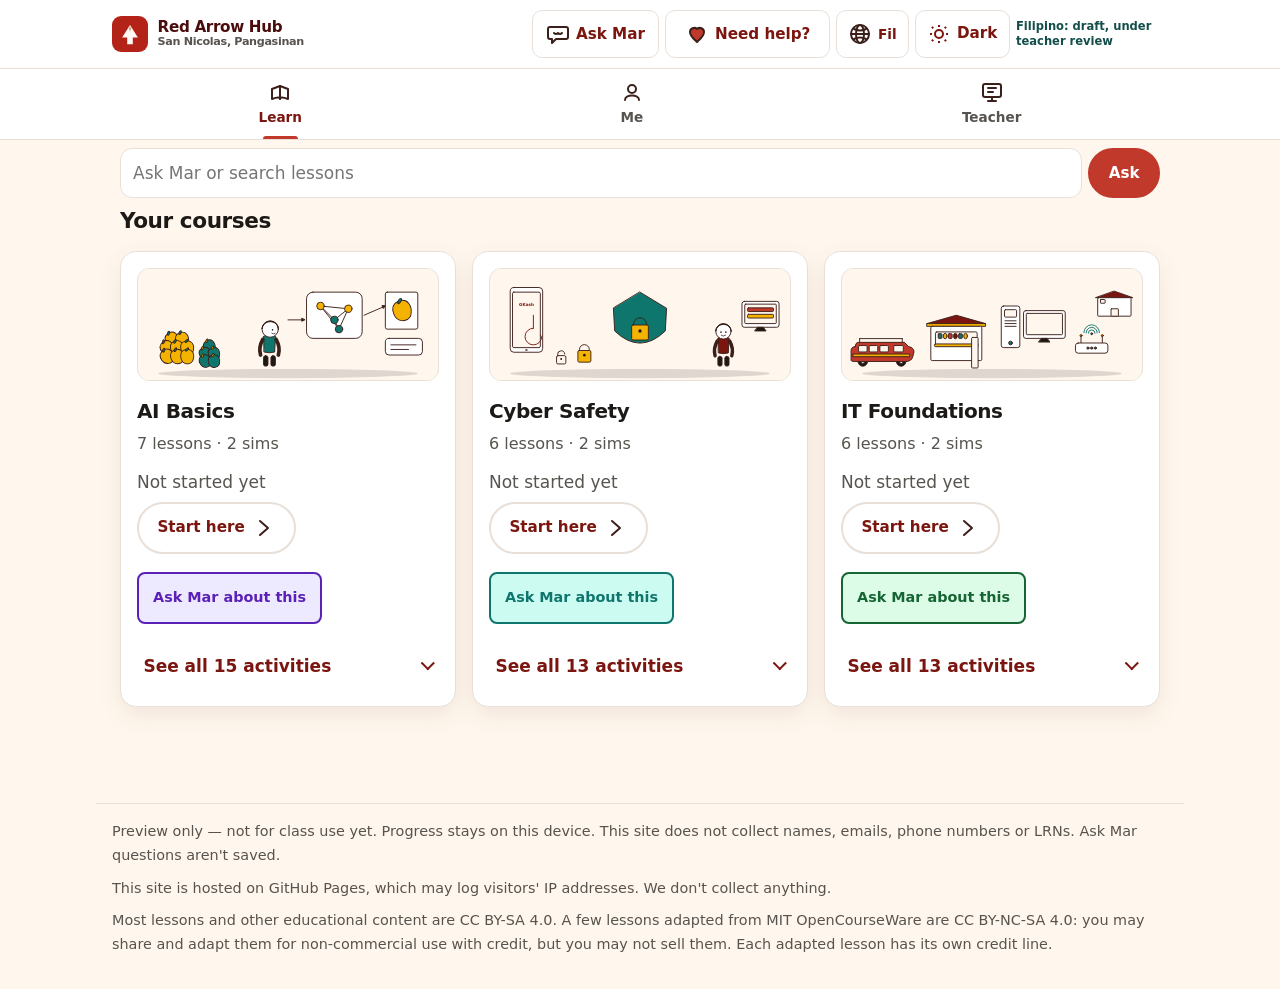
==== commit 92f4b26e: "Build v21 UI pass locally (do not publish yet). Applies Mariano's UI quality pass on top of v20, plu" ====
--- a/index.html
+++ b/index.html
@@ -1 +1 @@
-<!DOCTYPE html><html lang="en"><head><script>(function(){try{var p=localStorage.getItem("ra-proj")==="1";var t=p?"light":localStorage.getItem("ra-theme");if(t!=="light"&&t!=="dark")t=(window.matchMedia&&matchMedia("(prefers-color-scheme: dark)").matches)?"dark":"light";document.documentElement.setAttribute("data-theme",t)}catch(e){}})();</script><meta charset="utf-8"><meta name="viewport" content="width=device-width, initial-scale=1"><meta name="theme-color" content="#7a160f"><title>Red Arrow Hub</title><link rel="stylesheet" href="css/styles.css"><link rel="stylesheet" href="v2.css"><link rel="icon" href="assets/logo.svg"></head><body data-page="home"><main id="main" class="wrap"></main><script src="data.js"></script><script src="art/art-index.js"></script><script src="askmar/askmar-safety.js"></script><script src="v2.js"></script></body></html>
+<!DOCTYPE html><html lang="en"><head><script>(function(){try{var p=localStorage.getItem("ra-proj")==="1";var t=p?"light":localStorage.getItem("ra-theme");if(t!=="light"&&t!=="dark")t=(window.matchMedia&&matchMedia("(prefers-color-scheme: dark)").matches)?"dark":"light";document.documentElement.setAttribute("data-theme",t)}catch(e){}})();</script><meta charset="utf-8"><meta name="viewport" content="width=device-width, initial-scale=1"><meta name="theme-color" content="#7a160f"><title>Red Arrow Hub</title><link rel="stylesheet" href="css/styles.css"><link rel="stylesheet" href="v2.css"><link rel="icon" href="assets/logo.svg"><link rel="manifest" href="manifest.webmanifest"></head><body data-page="home"><a class="skip-link" href="#main">Skip to content</a><header class="site-header" id="shell-header"><div class="header-inner"><a class="logo" href="index.html"><img src="assets/logo.svg" width="36" height="36" alt=""><span class="logo-text"><strong>Red Arrow Hub</strong><span>San Nicolas, Pangasinan</span></span></a></div></header><main id="main" class="wrap" tabindex="-1"><p class="boot-msg" role="status"><span class="boot-dot" aria-hidden="true"></span>Loading lessons… · Naglo-load ang mga aralin…</p><noscript><p class="boot-msg">Red Arrow Hub needs JavaScript to show lessons. Please turn it on in your browser settings, or ask a teacher for help. · Kailangan ng JavaScript ng Red Arrow Hub. Paki-on ito sa browser settings, o magtanong sa guro.</p></noscript></main><script defer src="data.js"></script><script defer src="art/art-index.js"></script><script defer src="askmar/askmar-safety.js"></script><script defer src="v2.js"></script></body></html>
--- a/v2.css
+++ b/v2.css
@@ -1,109 +1,300 @@
-.dots{display:flex;gap:6px;justify-content:center;margin:.5rem 0 1rem}.dots i{width:10px;height:10px;border-radius:50%;background:var(--line)}.dots i.on{background:var(--red)}.dots i.cur{outline:2px solid var(--red);outline-offset:2px}
-.step-card{background:#fff;border:1px solid var(--line);border-radius:var(--radius);padding:1.2rem;box-shadow:var(--shadow);text-align:center}.step-card .art{font-size:3.2rem;line-height:1;margin:.3rem 0 .6rem}
-.choice{min-height:48px;width:100%}.hint{background:#eef6ff;border:1px solid #bfdbfe;border-radius:10px;padding:.6rem .8rem;margin:.5rem 0;color:#1e3a8a}
-.fb-soft{background:#fff7ed;border:1px solid #fed7aa;color:#7c2d12;border-radius:10px;padding:.7rem .8rem;margin-top:.8rem}.fb-good{background:var(--ok-soft);color:var(--ok);border-radius:10px;padding:.7rem .8rem;margin-top:.8rem}
-.lvl{font-size:.72rem;font-weight:700;border-radius:999px;padding:.15rem .55rem;border:1px solid var(--line);background:#fafaf9;color:var(--muted);white-space:nowrap}.lvl.l1{background:#f5f5f4}.lvl.l2{background:#e0f2fe;color:#075985}.lvl.l3{background:#dcfce7;color:#166534}.lvl.l4{background:#7a160f;color:#fff;border-color:#7a160f}
-.mrow{display:flex;align-items:center;gap:.7rem;padding:.75rem .9rem;border:1px solid var(--line);border-radius:12px;background:#fff;margin:.45rem 0;text-decoration:none;color:inherit;min-height:56px}.mrow .ic{width:2.2rem;text-align:center;font-size:1.3rem}.mrow .t{flex:1}.mrow small{display:block;color:var(--muted)}.mrow.sim{border-left:4px solid var(--teal)}.mrow.quiz{border-left:4px solid var(--gold)}.mrow.unit{border-left:4px solid var(--red)}
-.bar{height:8px;background:var(--line);border-radius:99px;overflow:hidden}.bar>span{display:block;height:100%;background:var(--red)}
-.badge{display:inline-flex;flex-direction:column;align-items:center;gap:.2rem;width:6.5rem;padding:.7rem;border-radius:14px;border:1px dashed var(--line);margin:.3rem;text-align:center;font-size:.8rem}.badge b{font-size:1.8rem}.badge.got{border:1px solid var(--gold);background:#fffbeb}
-.overlay{position:fixed;inset:0;background:#ecfdf5;z-index:99;overflow:auto;padding:1.5rem}.overlay .big{display:block;width:100%;min-height:56px;margin:.6rem 0}
-.chat .me{background:var(--red-soft);border-radius:14px 14px 4px 14px;padding:.6rem .8rem;margin:.5rem 0 .5rem 15%}.chat .mar{background:#fff;border:1px solid var(--line);border-radius:14px 14px 14px 4px;padding:.7rem .9rem;margin:.5rem 15% .5rem 0}
-table.m{width:100%;border-collapse:collapse;font-size:.9rem}table.m td,table.m th{border-bottom:1px solid var(--line);padding:.45rem;text-align:left}
+/* Red Arrow Hub — app styles (loads after css/styles.css).
+   One file, one pass: tokens first, then components. Colors come from tokens so
+   dark mode only has to change tokens, not every component.
+   Contrast targets: text >= 4.5:1 (AA) in both themes. */
+
+/* ============ 1. Tokens ============ */
+:root{
+  --focus:#1d4ed8;
+  --muted-strong:#44403c;
+  --hover-bg:#fff1ef;
+  --brand:#7a160f;
+  --hint-bg:#eef6ff;--hint-line:#bfdbfe;--hint-ink:#1e3a8a;
+  --soft-bg:#fff7ed;--soft-line:#fed7aa;--soft-ink:#7c2d12;
+  --note-bg:#f0fdfa;--note-line:#0f766e;--note-ink:#134e4a;
+  --gold-soft:#fffbeb;
+  --purple-fill:#ede9fe;--purple-text:#5b21b6;
+  --teal-fill:#ccfbf1;--teal-text:#0f766e;
+  --green-fill:#dcfce7;--green-text:#166534;
+  --lvl0-bg:#f5f5f4;--lvl0-ink:#44403c;
+  --lvl2-bg:#dbeafe;--lvl2-ink:#1e3a8a;   /* 9.6:1 */
+  --lvl3-bg:#dcfce7;--lvl3-ink:#14532d;   /* 8.9:1 */
+  --lvl4-bg:#7a160f;--lvl4-ink:#fff;      /* 10:1 */
+  --track:#e7e5e4;
+  --kicker:#c0392b;
+  --tab-h:68px;
+  --font-mono:ui-monospace,"Cascadia Code","SF Mono",Menlo,Consolas,"Roboto Mono","Noto Sans Mono",monospace;
+}
+html[data-theme="dark"]{
+  --bg:#0e1730;--card:#1a243a;--surface:#1a243a;--border:#6b7fa3;
+  --text:#eef2f8;--muted:#a8b4c8;--muted-strong:#cbd5e1;--focus:#93c5fd;
+  --paper:var(--bg);--ink:var(--text);--line:var(--border);
+  --shadow:0 4px 16px rgba(0,0,0,.35);
+  --red-soft:#3a1a1a;--ok-soft:#0b3d2a;--ok:#6ee7a0;--warn-soft:#3a2a12;--bad-soft:#3a1515;
+  --hover-bg:#2a2150;
+  --hint-bg:#172554;--hint-line:#3b5bab;--hint-ink:#dbeafe;
+  --soft-bg:#3a2a12;--soft-line:#8a5a1c;--soft-ink:#fde3c4;
+  --note-bg:#0f3d3a;--note-line:#5eead4;--note-ink:#ccfbf1;
+  --gold-soft:#3a2f12;
+  --purple-fill:#2a2150;--purple-text:#c4b5fd;
+  --teal-fill:#0f3d3a;--teal-text:#5eead4;
+  --green-fill:#0b3d2a;--green-text:#6ee7a0;
+  --track:#33405c;
+  --kicker:#fca5a5;
+}
+html[data-theme="dark"] body{background:var(--bg);color:var(--text)}
+
+/* Light islands: the help card, sim boards and Need help stay warm and light in every theme
+   (the art was drawn for light backgrounds, and the help card must look calm and familiar).
+   In dark mode they use a dimmer off-white so they don't flash against the navy page. */
+.overlay,.sim-board,.need-help-btn{
+  color-scheme:light;
+  --paper:#fff7ed;--card:#fff;--ink:#1c1917;--text:#1c1917;--muted:#57534e;--line:#e8e0d8;--border:#e8e0d8;
+  --hover-bg:#fff1ef;--focus:#1d4ed8;
+  --note-bg:#fff7ed;--note-line:#fed7aa;--note-ink:#7c2d12;
+  --teal-text:#0f766e;--muted-strong:#44403c;--red-soft:#fde8e6;--kicker:#b03a2e;
+  font-family:var(--font);letter-spacing:normal;color:var(--ink);
+}
+html[data-theme="dark"] .overlay{--paper:#ece3d6;--card:#f7f1e8;--line:#cbbfae;--border:#cbbfae}
+html[data-theme="dark"] .sim-board{--paper:#f6efe6;--card:#ebe4da;--line:#c9bfb2;--border:#c9bfb2;border-color:#33405c}
+
+/* ============ 2. Base ============ */
+:focus-visible{outline:3px solid var(--focus)!important;outline-offset:3px}
+main:focus,[tabindex="-1"]:focus{outline:none}
+html.has-overlay,html.has-overlay body{overflow:hidden}
+html{scroll-padding-bottom:calc(var(--tab-h) + 16px)}
+html[data-theme="dark"] a{color:var(--teal-text)}
+html[data-theme="dark"] a.btn-solid{color:#fff}
+html[data-theme="dark"] a.btn-outline{color:var(--text)}
+html[data-theme="dark"] .page-title,html[data-theme="dark"] .logo{color:var(--text)}
+.sr-live{position:absolute;width:1px;height:1px;padding:0;margin:-1px;overflow:hidden;clip:rect(0,0,0,0);white-space:nowrap;border:0}
+.muted{color:var(--muted)}
+.kicker{color:var(--kicker)}
+.section-gap{margin-top:1.5rem}
 body.projector{font-size:1.5rem}
-/* responsive pass */
-.tabbar{border-top:1px solid var(--line);background:var(--card)}
+
+/* Loading shell (static HTML, replaced once scripts run) */
+.boot-msg{display:flex;align-items:center;gap:.6rem;color:var(--muted);margin:1.5rem 0}
+.boot-dot{width:.75rem;height:.75rem;border-radius:50%;background:var(--red);animation:boot-pulse 1s ease-in-out infinite alternate}
+@keyframes boot-pulse{from{opacity:.25}to{opacity:1}}
+
+/* ============ 3. Icons ============ */
+.ui-ic{width:24px;height:24px;display:block;margin:0 auto;pointer-events:none;flex:0 0 auto}
+.btn .ui-ic{display:inline-block;vertical-align:-6px;margin:0}
+/* Icons are drawn dark-on-light: invert on dark surfaces, white on solid buttons. */
+html[data-theme="dark"] .ui-ic{filter:invert(1) hue-rotate(180deg) brightness(1.15)}
+html[data-theme="dark"] .overlay .ui-ic,html[data-theme="dark"] .sim-board .ui-ic,html[data-theme="dark"] .need-help-btn .ui-ic{filter:none}
+html .btn-solid .ui-ic,html[data-theme="dark"] .btn-solid .ui-ic,html[data-theme="dark"] .overlay .btn-solid .ui-ic{filter:brightness(0) invert(1)}
+html .btn-solid .ui-ic[src*="alert"],html[data-theme="dark"] .overlay .btn-solid .ui-ic[src*="alert"]{filter:none}
+.icon-line,.note-line,.stat-line,.continue-meta{display:flex;align-items:flex-start;gap:.45rem}
+.icon-line .ui-ic,.note-line .ui-ic,.continue-meta .ui-ic{margin:.1rem 0 0}
+.stat-line{align-items:center;gap:.35rem .5rem;flex-wrap:wrap}
+.stat-line .ui-ic{margin:0}.stat-line span{margin-right:.6rem}
+.icon-heading{display:flex;align-items:center;gap:.4rem}.icon-heading .ui-ic{margin:0}
+.icon-cell{display:flex;align-items:center;gap:.5rem}.icon-cell .ui-ic{margin:0;width:20px;height:20px}
+
+/* ============ 4. Buttons, inputs, chips ============ */
+.btn{min-height:48px}
+.btn-outline,.nav-toggle{background:var(--card);color:var(--red-dark);border-color:var(--line)}
+html[data-theme="dark"] .btn-outline,html[data-theme="dark"] .nav-toggle{color:var(--text);border-color:var(--border)}
+.btn.is-wait,.btn[aria-disabled="true"]{background:var(--track);color:var(--muted-strong);border-color:var(--line);cursor:pointer}
+.choice{min-height:48px;width:100%;color:var(--ink)}
+html[data-theme="dark"] .choice{background:var(--card)}
+.choice:hover,.mrow:hover{border-color:var(--red);background:var(--hover-bg)}
+.choice:focus-visible,.mrow:focus-visible,.btn:focus-visible{box-shadow:0 0 0 6px rgba(29,78,216,.2)}
+.text-input{flex:1;width:100%;min-width:0;min-height:48px;font:inherit;padding:.6rem .75rem;border:1px solid var(--line);border-radius:12px;background:var(--card);color:var(--ink);box-sizing:border-box}
+.field-label{display:block;font-weight:700;margin-bottom:.25rem}
+.save-status{min-height:1.4em;margin:.3rem 0 0;font-size:.9rem;font-weight:700;color:var(--teal-text)}
+.save-status:empty{min-height:0;margin:0}
+
+.lvl{display:inline-block;font-size:.875rem;font-weight:700;border-radius:999px;padding:.2rem .6rem;border:1px solid var(--line);background:var(--lvl0-bg);color:var(--lvl0-ink);white-space:normal;text-align:center;flex:0 1 auto;max-width:7rem}
+.lvl.l2{background:var(--lvl2-bg);color:var(--lvl2-ink)}
+.lvl.l3{background:var(--lvl3-bg);color:var(--lvl3-ink)}
+.lvl.l4{background:var(--lvl4-bg);color:var(--lvl4-ink);border-color:var(--lvl4-bg)}
+
+.tag-chip{display:inline-flex;align-items:center;justify-content:center;min-height:48px;min-width:48px;padding:12px 14px;border-radius:8px;border:2px solid currentColor;font:inherit;font-size:.9rem;font-weight:700;cursor:pointer}
+.tag-chip.tag-ai{background:var(--purple-fill);color:var(--purple-text)}
+.tag-chip.tag-cyber{background:var(--teal-fill);color:var(--teal-text)}
+.tag-chip.tag-it{background:var(--green-fill);color:var(--green-text)}
+
+.bar{height:8px;background:var(--track);border-radius:99px;overflow:hidden}
+.bar>span{display:block;height:100%;background:var(--red)}
+
+/* ============ 5. Header and tabs ============ */
+.site-header,.tabbar{background:var(--card);color:var(--ink)}
+.tabbar{border-top:1px solid var(--line)}
+.tabbar-list{display:flex;justify-content:space-around;list-style:none;margin:0 auto;padding:.3rem;max-width:var(--max)}
+.tab-link{position:relative;display:flex;flex-direction:column;align-items:center;gap:2px;min-width:48px;min-height:48px;box-sizing:border-box;padding:.4rem .6rem;text-align:center;text-decoration:none;color:var(--muted);font-weight:600;font-size:.85rem;border-radius:10px}
+.tab-link:hover{color:var(--ink);background:var(--hover-bg)}
+.tab-link.is-active{color:var(--red-dark);font-weight:800}
+.tab-link.is-active::before{content:"";position:absolute;top:-.3rem;left:22%;right:22%;height:3px;border-radius:0 0 3px 3px;background:var(--red)}
+html[data-theme="dark"] .tab-link.is-active{color:var(--text)}
+html[data-theme="dark"] .tab-link{color:var(--muted)}
+.logo{min-height:48px;display:inline-flex;align-items:center}
+.header-actions{flex-wrap:wrap;align-items:center;gap:.4rem}
+.nav-toggle{min-height:48px;min-width:48px;display:inline-flex;align-items:center;gap:.35rem}
+.theme-toggle{min-height:48px;min-width:48px;display:inline-flex;align-items:center;justify-content:center;padding:.4rem .7rem}
+.ask-toggle{display:none;gap:.4rem;border-radius:10px;padding:.4rem .8rem}
+body.ask-open .ask-toggle{border-color:var(--red);background:var(--hover-bg)}
+.fil-draft-note{font-size:.72rem;font-weight:700;color:var(--note-ink);line-height:1.25;max-width:9.5rem}
+html[data-theme="dark"] .fil-draft-note{color:var(--teal-text)}
+.draft-banner.is-shown{display:block}
+html[data-theme="dark"] .draft-banner{background:var(--soft-bg);color:var(--soft-ink);border-color:var(--soft-line)}
+.header-tool{position:relative;border-radius:10px;border-width:1px}
+.header-tool .theme-ic{width:24px;height:24px;flex:0 0 auto;display:inline-block;background:currentColor;mask:url("data:image/svg+xml,%3Csvg xmlns='http://www.w3.org/2000/svg' viewBox='0 0 24 24'%3E%3Ccircle cx='12' cy='12' r='4' fill='none' stroke='black' stroke-width='2'/%3E%3Cpath fill='none' stroke='black' stroke-width='2' d='M12 3v2M12 19v2M4.9 4.9l1.4 1.4M17.7 17.7l1.4 1.4M3 12h2M19 12h2M4.9 19.1l1.4-1.4M17.7 6.3l1.4-1.4'/%3E%3C/svg%3E") center/24px 24px no-repeat;-webkit-mask:url("data:image/svg+xml,%3Csvg xmlns='http://www.w3.org/2000/svg' viewBox='0 0 24 24'%3E%3Ccircle cx='12' cy='12' r='4' fill='none' stroke='black' stroke-width='2'/%3E%3Cpath fill='none' stroke='black' stroke-width='2' d='M12 3v2M12 19v2M4.9 4.9l1.4 1.4M17.7 17.7l1.4 1.4M3 12h2M19 12h2M4.9 19.1l1.4-1.4M17.7 6.3l1.4-1.4'/%3E%3C/svg%3E") center/24px 24px no-repeat}
+.header-tool[title]:hover::after,.header-tool[title]:focus-visible::after{content:attr(title);position:absolute;top:calc(100% + 6px);right:0;z-index:70;background:var(--card);color:var(--ink);border:1px solid var(--line);border-radius:8px;padding:.35rem .55rem;font-size:.8rem;font-weight:700;white-space:nowrap;box-shadow:var(--shadow);pointer-events:none}
+
+/* ============ 6. Home ============ */
+.home-top{display:block}
+.home-ask{display:flex;gap:.4rem;margin:0 0 .5rem;align-items:stretch;min-width:0;max-width:100%;box-sizing:border-box}
+.home-ask-in{flex:1 1 auto;min-width:0;width:100%;min-height:48px;font:inherit;padding:.6rem .75rem;border:1px solid var(--line);border-radius:12px;background:var(--card);color:var(--ink);box-sizing:border-box}
+.home-ask .btn{flex:0 0 auto}
+.home-live,.home-ask-results{margin:0 0 1rem}
+.home-live:empty,.home-ask-results:empty{margin:0}
+.home-live-empty{margin:.25rem 0 0;font-size:.95rem}
+.home-ask-lessons{list-style:none;margin:.4rem 0 0;padding:0}
+.home-ask-lessons a{display:flex;align-items:center;gap:.6rem;min-height:48px;padding:.5rem .7rem;border:1px solid var(--line);border-radius:12px;margin:.35rem 0;text-decoration:none;color:inherit;background:var(--card)}
+.home-ask-lessons a .ui-ic{margin:0}
+.home-ask-lessons a:hover{border-color:var(--red);background:var(--hover-bg)}
+
+.continue-card{margin:.75rem 0 1.5rem;padding:18px 18px 20px;border-radius:16px;border-left:6px solid var(--red)}
+.continue-card .kicker{margin:0}
+.continue-title{font-size:1.3rem;line-height:1.3;margin:.15rem 0 .1rem;letter-spacing:-.02em}
+.continue-meta{margin:0 0 .4rem}
+.continue-btn{align-self:flex-start;gap:.5rem;padding-left:1.4rem;padding-right:1.1rem}
+
+.section-title{font-size:1.35rem;letter-spacing:-.02em;margin:0 0 .75rem}
+.course-grid{display:grid;gap:16px;align-items:start}
+.card.course-card{padding:16px;border-radius:16px;margin:0}
+.course-cover{width:100%;max-width:100%;height:auto;aspect-ratio:640/240;border-radius:12px;margin:0 0 .5rem;border:1px solid var(--line);background:var(--paper)}
+html[data-theme="dark"] .course-cover{background:#f4efe8;border-color:#33405c;filter:brightness(.9)}
+.course-title{font-family:var(--font);font-size:1.25rem;font-weight:750;line-height:1.3;letter-spacing:-.02em;margin:.2rem 0 0}
+.course-count{margin:0;font-size:1rem;line-height:1.4;color:var(--muted)}
+.course-progress{margin:.35rem 0 0}
+.course-progress small{display:block;margin-top:.2rem}
+.course-progress .course-new{margin:0 0 .4rem}
+.course-start{gap:.45rem}
+.course-tags{display:flex;flex-wrap:wrap;gap:8px;margin-top:12px}
+.course-toggle{display:flex;align-items:center;justify-content:space-between;width:100%;min-height:48px;cursor:pointer;font:inherit;font-weight:700;color:var(--red-dark);background:transparent;border:0;border-radius:10px;padding:0 .4rem;margin-top:12px;text-align:left}
+.course-toggle::after{content:"";width:.6rem;height:.6rem;border-right:2px solid currentColor;border-bottom:2px solid currentColor;transform:rotate(45deg) translate(-2px,-2px);transition:transform .15s;flex:0 0 auto}
+.course-toggle[aria-expanded="true"]::after{transform:rotate(-135deg) translate(-2px,-2px)}
+.course-toggle:hover{background:var(--hover-bg)}
+html[data-theme="dark"] .course-toggle{color:var(--teal-text)}
+.course-items{margin-top:0;border-top:1px solid var(--line);padding-top:4px}
+.course-items[hidden]{display:none}
+
+.mrow{display:flex;align-items:center;gap:.7rem;padding:.75rem .9rem;border:1px solid var(--line);border-radius:12px;background:var(--card);margin:.45rem 0;text-decoration:none;color:inherit;min-height:56px}
+.mrow .ic{display:inline-flex;align-items:center;justify-content:center;width:2rem;flex:0 0 2rem}
+.mrow .ic .ui-ic{margin:0}
+.mrow .t{flex:1;min-width:0;overflow-wrap:anywhere}
+.mrow small{display:block;color:var(--muted)}
+.mrow .lvl{margin-top:.25rem}
+.mrow.sim{border-left:4px solid var(--teal)}.mrow.quiz{border-left:4px solid var(--gold)}.mrow.unit{border-left:4px solid var(--red)}
+
+/* ============ 7. Lessons, quizzes, runner ============ */
+.dots{display:flex;gap:6px;justify-content:center;margin:.5rem 0 1rem}
+.dots i{width:10px;height:10px;border-radius:50%;background:var(--line)}
+.dots i.on{background:var(--red)}
+.dots i.cur{outline:2px solid var(--red);outline-offset:2px}
+.step-card{background:var(--card);color:var(--ink);border:1px solid var(--line);border-radius:var(--radius);padding:1.2rem;box-shadow:var(--shadow);text-align:center}
+.step-card .art{font-size:3.2rem;line-height:1;margin:.3rem 0 .6rem}
+.art img.diagram{display:block;width:100%;max-width:40rem;height:auto;margin:.2rem auto .6rem;border-radius:12px;border:1px solid var(--line);background:#fff7ed}
+html[data-theme="dark"] .art img.diagram{background:#f4efe8;border-color:#33405c;filter:brightness(.92)}
+.diagram-key{list-style:none;margin:.55rem 0 0;padding:0;text-align:left;font-size:.88rem;color:var(--ink)}
+.diagram-key li{display:flex;gap:.45rem;align-items:flex-start;margin:.25rem 0;line-height:1.35}
+.diagram-key .mk{flex:0 0 1.25rem;width:1.25rem;height:1.25rem;border-radius:50%;background:var(--gold);color:#1c1917;font-weight:800;font-size:.75rem;display:inline-flex;align-items:center;justify-content:center;margin-top:.1rem}
+.lesson-actions{justify-content:space-between}
+.quiz{background:var(--card);color:var(--ink)}
+.hint{display:flex;align-items:flex-start;gap:.5rem;background:var(--hint-bg);border:1px solid var(--hint-line);border-radius:10px;padding:.6rem .8rem;margin:.5rem 0;color:var(--hint-ink)}
+.hint .ui-ic{margin:.05rem 0 0}
+.fb-soft,.pii-warn{background:var(--soft-bg);border:1px solid var(--soft-line);color:var(--soft-ink);border-radius:10px;padding:.7rem .8rem;margin-top:.8rem}
+.pii-warn{padding:.6rem .8rem;margin:.4rem 15% .4rem 0;font-size:.9rem}
+.fb-good{background:var(--ok-soft);color:var(--ok);border-radius:10px;padding:.7rem .8rem;margin-top:.8rem}
+.lesson-credit{margin:.4rem 0 1rem;padding:.7rem .8rem;border:1px dashed var(--note-line);border-radius:10px;background:var(--note-bg);color:var(--note-ink)}
+.lesson-credit p{margin:0 0 .4rem;font-size:.9rem;line-height:1.35}
+.license-tag{font-weight:700;margin:0 0 .35rem}
+.lesson-credit-links{margin:0 0 .55rem}
+.lesson-credit-links a{color:var(--note-line);font-weight:700}
+.lesson-deeper{display:inline-flex;align-items:center;min-height:48px;margin-top:.15rem}
 .sim2{display:grid;gap:1rem}.sim2>.quiz{margin:0}
-.ask-form{display:flex;gap:.4rem;margin-top:1rem}
-.overlay .btn-outline.big{background:#fff}
-.ask-side{display:none}
-@media (max-width:767px){
- body{padding-bottom:76px}
- .tabbar{position:fixed;left:0;right:0;bottom:0;z-index:50;box-shadow:0 -4px 16px rgba(0,0,0,.06)}
- .site-header{position:static}
- .ask-full .ask-form{position:fixed;left:0;right:0;bottom:calc(68px + var(--kb,0px));background:#fff;padding:.6rem 1rem;margin:0;border-top:1px solid var(--line);z-index:51}
- .ask-full .chat{padding-bottom:200px}
-}
-@media (min-width:768px){
- .sim2{grid-template-columns:1fr 1fr;align-items:start}
- .sim2 .scen{position:sticky;top:5rem;min-height:12rem}
- .sim2 .scen .quiz-q{font-size:1.25rem}
-}
-@media (min-width:1024px){
- .lesson-grid.has-practice{display:grid;grid-template-columns:minmax(0,1.1fr) minmax(0,1fr);gap:1.5rem;align-items:start}
- .lesson-grid.has-practice .sim2{grid-template-columns:1fr}
- .practice-col{position:sticky;top:6rem}
- body.with-ask{padding-right:340px}
- .ask-side{display:block;position:fixed;top:0;right:0;bottom:0;width:340px;overflow:auto;background:#fff;border-left:1px solid var(--line);padding:1rem;z-index:30}
- .ask-side .page-title{font-size:1.3rem}
- .wrap{max-width:68rem}
- body.projector .ask-side{width:400px}
- body.projector.with-ask{padding-right:400px}
-}
-/* a11y + contrast pass: chips >= .85rem, all AA (>=4.5:1) */
-.lvl{font-size:.875rem;padding:.2rem .6rem}
-.lvl,.lvl.l1{color:#44403c;background:#f5f5f4}
-.lvl.l2{background:#dbeafe;color:#1e3a8a}   /* 9.6:1 */
-.lvl.l3{background:#dcfce7;color:#14532d}   /* 8.9:1 */
-.lvl.l4{background:#7a160f;color:#fff}      /* 10:1 */
-:focus-visible{outline:3px solid #1d4ed8!important;outline-offset:3px}
-.choice:hover,.mrow:hover{border-color:var(--red);background:#fff1ef}
-.choice:focus-visible,.mrow:focus-visible,.btn:focus-visible{box-shadow:0 0 0 6px rgba(29,78,216,.2)}
-.overlay{min-height:100dvh;height:100dvh}
+.term-box{font-family:var(--font-mono);background:#0b1220;color:#6ee7a0;border:1px solid #6b7fa3;border-radius:10px;padding:.7rem .8rem;overflow:auto}
 .lesson-col,.ask-full,body[data-page="practice"] main>*,body[data-page="sim"] main>p{max-width:40rem}
 body[data-page="lesson"] .lesson-grid:not(.has-practice){max-width:40rem;margin:0 auto}
-@media (min-width:900px){body[data-page="home"] main{display:grid;grid-template-columns:repeat(2,1fr);gap:0 1rem}body[data-page="home"] main>h1{grid-column:1/-1}}
-@media (min-width:1280px){body[data-page="home"] main{grid-template-columns:repeat(3,1fr)}}
-@media (max-width:360px){.btn{padding:.6rem .8rem}.mrow{gap:.4rem;padding:.6rem}}
-.mrow .t{min-width:0;overflow-wrap:anywhere}.lvl{white-space:normal;text-align:center;flex:0 1 auto;max-width:7rem}
-table.m{table-layout:fixed;overflow-wrap:anywhere}table.m td:last-child,table.m th:last-child{width:40%}
-@media (max-width:360px){.mrow .ic{width:1.6rem}main.wrap{padding-left:1rem;padding-right:1rem}}
-
-/* tokens + UX second pass */
-.btn{min-height:48px}
-.btn.is-wait,.btn[aria-disabled="true"]{background:#e7e5e4;color:#44403c;border-color:#d6d3d1;cursor:pointer}
-.pii-warn{background:#fff7ed;border:1px solid #fed7aa;color:#7c2d12;border-radius:10px;padding:.6rem .8rem;margin:.4rem 15% .4rem 0;font-size:.9rem}
+
+/* ============ 8. Profile and teacher ============ */
+.badge{display:inline-flex;flex-direction:column;align-items:center;gap:.35rem;width:7.5rem;padding:.7rem;border-radius:14px;border:1px dashed var(--line);margin:.4rem .6rem .4rem 0;text-align:center;font-size:.8rem;vertical-align:top}
+.badge.got{border:1px solid var(--gold);background:var(--gold-soft)}
+.badge img{width:80px;height:80px}
+.badge.got img{animation:badge-pop .45s ease-out}
+@keyframes badge-pop{0%{transform:scale(.72)}60%{transform:scale(1.08)}100%{transform:scale(1)}}
+table.m{width:100%;border-collapse:collapse;font-size:.9rem;table-layout:fixed;overflow-wrap:anywhere;margin:0 0 1.25rem}
+table.m td,table.m th{border-bottom:1px solid var(--line);padding:.45rem;text-align:left}
+table.m td:last-child,table.m th:last-child{width:40%}
+
+/* ============ 9. Ask Mar ============ */
+.mar-face{width:64px;height:64px;border-radius:50%;display:block;margin:0 0 .6rem}
+.chat .me{background:var(--red-soft);color:var(--ink);border-radius:14px 14px 4px 14px;padding:.6rem .8rem;margin:.5rem 0 .5rem 15%}
+.chat .mar,.home-ask-results .mar{background:var(--card);color:var(--ink);border:1px solid var(--line);border-radius:14px 14px 14px 4px;padding:.7rem .9rem;margin:.5rem 15% .5rem 0}
+.home-ask-results .mar{margin-right:0}
+.think-q{color:var(--muted-strong)}
+.ask-form{display:flex;gap:.4rem;margin-top:1rem}
+.ask-tools{display:flex;flex-wrap:wrap;gap:.4rem}
+.ask-turn{display:block;width:100%;margin:.5rem 0}
+.need-help-btn{display:flex;align-items:center;justify-content:center;gap:.4rem;width:100%;box-sizing:border-box;min-height:48px;margin-top:.6rem;background:#fff;color:#0f766e;border:2px solid #0f766e;border-radius:12px;font-weight:700;scroll-margin-bottom:200px}
+.need-help-btn .ui-ic{margin:0}
+.need-help-btn:hover,.need-help-btn:focus{background:#f0fdfa;color:#0f766e;border-color:#0f766e}
+html[data-theme="dark"] .need-help-btn{background:#f7f1e8}
 .happen-btn{display:block;width:100%;margin-top:.7rem}
-.mrow .lvl{display:inline-block;margin-top:.25rem}
-@media (max-width:767px){
-  .lesson-col .quiz-actions .btn-solid,
-  .sim2 .quiz-actions .btn-solid,
-  .quiz-actions .btn-solid{width:100%;min-height:56px;margin-bottom:1.25rem}
-}
-@media (min-width:1024px){
-  .tab-ask{display:none}
-}
-@media (prefers-reduced-motion:reduce){
-  *,*::before,*::after{animation-duration:0.01ms!important;animation-iteration-count:1!important;transition-duration:0.01ms!important}
-}
-.art img.diagram{display:block;width:min(100%,20rem);height:auto;margin:.2rem auto .6rem}
-
-/* Interactive sim boards: tap-only, 48px rows, labelled status, pinned budget */
-.sim-board{background:#fff;border:1px solid var(--line);border-radius:14px;padding:1rem;box-shadow:0 8px 24px rgba(28,25,23,.08);margin:0 0 1rem}
-.sim-art{display:block;width:min(100%,16rem);height:auto;margin:.3rem auto .7rem}
+.ask-side{display:none}
+.ask-side-head{display:flex;align-items:center;gap:.6rem;margin:0 0 .5rem}
+.ask-side-head .mar-face{width:40px;height:40px;margin:0}
+.ask-side-head .page-title{flex:1;font-size:1.3rem;margin:0}
+.ask-side-close{min-width:48px;padding:0;border-radius:10px}
+.ask-side-close .ui-ic{margin:0}
+
+/* ============ 10. Help card ============ */
+.overlay{position:fixed;inset:0;z-index:99;overflow:auto;padding:1.5rem 1rem;min-height:100dvh;height:100dvh;background:var(--paper);overscroll-behavior:contain}
+.overlay-inner{max-width:34rem;margin:0 auto}
+.overlay-head{display:flex;align-items:flex-start;justify-content:space-between;gap:.75rem}
+.overlay-head h2{margin:.2rem 0 .4rem;font-size:1.6rem;letter-spacing:-.02em}
+.overlay-close{flex:0 0 auto;border-radius:10px;padding:.4rem .8rem;gap:.35rem}
+.overlay-close .ui-ic{margin:0}
+.overlay .big{display:flex;align-items:center;justify-content:flex-start;gap:.6rem;width:100%;min-height:56px;margin:.6rem 0;text-align:left;border-radius:14px}
+.overlay .big .ui-ic{margin:0}
+.overlay .btn-outline,.overlay .btn-outline.big{background:var(--card);color:var(--ink);border-color:var(--line)}
+.overlay .btn-solid,.overlay a.btn-solid{background:#7a160f;color:#fff;border-color:#7a160f;min-height:56px}
+.overlay .overlay-done{justify-content:center;margin-top:1.25rem}
+.overlay-label{margin:.9rem 0 0;font-weight:700}
+.help-guide-note{margin:.2rem 0 .6rem}
+.unverified-note{margin:.35rem 0 .7rem;padding:.45rem .65rem;border:1px dashed var(--note-line);border-radius:8px;background:var(--note-bg);color:var(--note-ink);font-weight:700;font-size:.9rem}
+
+/* ============ 11. Sim boards (tap-only, 48px rows, labelled status, pinned budget) ============ */
+.sim-board{background:var(--card);border:1px solid var(--line);border-radius:14px;padding:1rem;box-shadow:0 8px 24px rgba(28,25,23,.08);margin:0 0 1rem}
+.sim-art,.router-fig{background:#fff;color:#1c1917}
+.sim-art{display:block;width:min(100%,16rem);height:auto;margin:.3rem auto .7rem;padding:.35rem;border-radius:12px;box-sizing:border-box}
+html[data-theme="dark"] .sim-art,html[data-theme="dark"] .router-fig{background:#f6efe6}
 .mango-grid{display:grid;grid-template-columns:repeat(auto-fill,minmax(5.5rem,1fr));gap:.5rem;margin:.6rem 0}
-.mango-card,.pc-part,.pc-slot{min-height:56px;border:2px solid var(--line);border-radius:12px;background:#fff7ed;color:#1c1917;display:flex;flex-direction:column;align-items:center;justify-content:center;gap:.2rem;padding:.4rem;cursor:pointer;font:inherit;text-align:center}
+.mango-card,.pc-part,.pc-slot{min-height:56px;border:2px solid var(--line);border-radius:12px;background:var(--paper);color:var(--ink);display:flex;flex-direction:column;align-items:center;justify-content:center;gap:.2rem;padding:.4rem;cursor:pointer;font:inherit;text-align:center}
 .mango-card.is-sel,.pc-part.is-sel,.pc-slot.is-target{border-color:#7a160f;box-shadow:0 0 0 3px rgba(122,22,15,.2)}
 .mango-img{width:3.2rem;height:auto}
 .mango-bins,.row-acts,.scene-nav{display:flex;flex-wrap:wrap;gap:.4rem;margin:.6rem 0}
 .bin-btn,.row-acts .btn,.flag-btn{min-height:48px}
 .light-rows,.inbox-rows,.alert-rows{display:flex;flex-direction:column;gap:.45rem}
-.light-row,.inbox-row,.alert-row{display:flex;flex-wrap:wrap;align-items:center;gap:.5rem .7rem;width:100%;min-height:48px;padding:.55rem .7rem;border:1px solid var(--line);border-radius:12px;background:#fff7ed;color:#1c1917;text-align:left;font:inherit;cursor:pointer}
+.light-row,.inbox-row,.alert-row{display:flex;flex-wrap:wrap;align-items:center;gap:.5rem .7rem;width:100%;min-height:48px;padding:.55rem .7rem;border:1px solid var(--line);border-radius:12px;background:var(--paper);color:var(--ink);text-align:left;font:inherit;cursor:pointer}
+.inbox-row,.alert-row{flex-direction:column;align-items:stretch;cursor:default}
 .light-dot{width:1.1rem;height:1.1rem;border-radius:50%;border:2px solid #3b1f1a;flex:0 0 auto}
-.light-dot.st-on{background:#0f766e}
-.light-dot.st-warn{background:#c0392b}
-.light-dot.st-off{background:#fff7ed}
-.light-text{flex:1;min-width:0}
-.inbox-row,.alert-row{flex-direction:column;align-items:stretch;cursor:default}
+.light-dot.st-on{background:#0f766e}.light-dot.st-warn{background:#c0392b}.light-dot.st-off{background:#fff7ed}
+.light-text,.light-text strong,.light-clue{flex:1;min-width:0;color:var(--ink)}
 .inbox-meta{margin:0;font-size:.85rem;color:#44403c}
 .inbox-body,.alert-row p{margin:.15rem 0}
 .threat-line{width:100%;margin-bottom:.7rem;white-space:normal;text-align:left}
 .fact-item{border-top:1px solid var(--line);padding:.7rem 0}
-.bubble{background:#fff;border:1px solid var(--line);border-radius:14px 14px 14px 4px;padding:.6rem .8rem;box-shadow:0 6px 16px rgba(28,25,23,.06)}
+.bubble{background:var(--card);border:1px solid var(--line);border-radius:14px 14px 14px 4px;padding:.6rem .8rem;box-shadow:0 6px 16px rgba(28,25,23,.06)}
 .btn.is-on{border-color:#7a160f;background:#fff1ef;color:#7a160f}
 .pc-slots{display:grid;grid-template-columns:1fr;gap:.4rem;margin:.6rem 0}
 .pc-slot{align-items:flex-start;text-align:left}
 .pc-part{align-items:flex-start;text-align:left;width:100%;margin:.3rem 0}
-.budget-pin{display:flex;align-items:center;gap:.5rem;box-sizing:border-box;min-height:40px;max-height:48px;padding:.25rem .7rem;position:static;margin:0 0 .6rem;background:#fff7ed;border:2px solid #0f766e;border-radius:12px}
+.budget-pin{display:flex;align-items:center;gap:.5rem;box-sizing:border-box;min-height:40px;max-height:48px;padding:.25rem .7rem;position:static;margin:0 0 .6rem;background:var(--paper);border:2px solid #0f766e;border-radius:12px;color:var(--ink)}
 .budget-pin.is-over{border-color:#c0392b;background:#fff1ef}
 .budget-pin p{margin:0;font-weight:700;font-size:.9rem;line-height:1.2;white-space:nowrap;overflow:hidden;text-overflow:ellipsis;flex:1;min-width:0}
 .budget-meter{height:8px;width:4.5rem;flex:0 0 4.5rem;background:#e7e5e4;border-radius:99px;overflow:hidden}
@@ -111,60 +302,45 @@
 .budget-pin.is-over .budget-meter>span{background:#c0392b}
 .budget-left{margin:0 0 .45rem;font-weight:700;font-size:.95rem;color:#134e4a;line-height:1.3}
 .quiz-actions .budget-left{flex-basis:100%;width:100%}
-.sr-live{position:absolute;width:1px;height:1px;padding:0;margin:-1px;overflow:hidden;clip:rect(0,0,0,0);white-space:nowrap;border:0}
+
+/* ============ 12. Footer ============ */
+.site-footer{max-width:var(--max,68rem);margin:2rem auto 1rem;padding:1rem;border-top:1px solid var(--line);background:var(--paper);color:var(--muted);font-size:.9rem}
+.site-footer p{margin:0}
+.site-footer p+p{margin-top:.55rem}
+
+/* ============ 13. Layout by width ============ */
+@media (max-width:360px){
+  .btn{padding:.6rem .8rem}
+  .mrow{gap:.4rem;padding:.6rem}.mrow .ic{width:1.6rem;flex-basis:1.6rem}
+  main.wrap{padding-left:1rem;padding-right:1rem}
+}
 @media (max-width:767px){
-  .light-row,.inbox-row,.alert-row{width:100%;min-height:48px}
-}
-@media (min-width:768px){
-  .pc-slots{grid-template-columns:repeat(2,1fr)}
-}
-@media (prefers-reduced-motion:reduce){
-  .budget-meter>span{transition:none}
-}
-.site-footer{max-width:var(--max,68rem);margin:2rem auto 1rem;padding:1rem;border-top:1px solid var(--line);background:#fff7ed;color:var(--muted);font-size:.9rem}
-.site-footer p{margin:0}
-@media (max-width:767px){body{padding-bottom:calc(76px + 4rem)}.site-footer{margin-bottom:5rem}}
-.ui-ic{width:24px;height:24px;display:block;margin:0 auto;pointer-events:none}
-.tabbar a{display:flex;flex-direction:column;align-items:center;gap:2px;min-width:48px;min-height:48px;box-sizing:border-box}
-.course-cover{width:100%;max-width:100%;height:auto;border-radius:12px;margin:0 0 .75rem;border:1px solid var(--line);background:#fff7ed}
-.badge{display:inline-flex;flex-direction:column;align-items:center;gap:.35rem;width:7.5rem;text-align:center;margin:.4rem .6rem .4rem 0;vertical-align:top}
-.badge img{width:80px;height:80px}
-.badge.got img{animation:badge-pop .45s ease-out}
-@keyframes badge-pop{0%{transform:scale(.72)}60%{transform:scale(1.08)}100%{transform:scale(1)}}
-@media (prefers-reduced-motion:reduce){.badge.got img{animation:none}}
-.art img.diagram{width:100%;max-width:40rem;height:auto;border-radius:12px;border:1px solid var(--line);background:#fff7ed}
-.mar-face{width:64px;height:64px;border-radius:50%;display:block;margin:0 0 .6rem}
-.btn .ui-ic{display:inline-block;vertical-align:-6px;margin:0 .35rem 0 0}
-.mrow .ic{display:inline-flex;align-items:center;justify-content:center;width:2rem;flex:0 0 2rem}
-.mrow .ic .ui-ic{margin:0}
-.nav-toggle{min-height:48px;min-width:48px;display:inline-flex;align-items:center;gap:.35rem}
-.ask-turn{display:block;width:100%;margin:.5rem 0}
-.ask-turn .need-help-btn{display:block;width:100%;box-sizing:border-box;min-height:48px;margin-top:.6rem;background:#fff;color:#0f766e;border:2px solid #0f766e;border-radius:12px;font-weight:700}
-.ask-turn .need-help-btn:hover,.ask-turn .need-help-btn:focus{background:#f0fdfa;color:#0f766e;border-color:#0f766e}
-.diagram-key{list-style:none;margin:.55rem 0 0;padding:0;text-align:left;font-size:.88rem;color:var(--ink)}
-.diagram-key li{display:flex;gap:.45rem;align-items:flex-start;margin:.25rem 0;line-height:1.35}
-.diagram-key .mk{flex:0 0 1.25rem;width:1.25rem;height:1.25rem;border-radius:50%;background:#f5b301;color:#1c1917;font-weight:800;font-size:.75rem;display:inline-flex;align-items:center;justify-content:center;margin-top:.1rem}
-
-.logo{min-height:48px;display:inline-flex;align-items:center}
-
-html{scroll-padding-bottom:calc(76px + 16px)}
-.need-help-btn,.ask-turn .need-help-btn{scroll-margin-bottom:200px}
-@media (max-width:767px){
+  body{padding-bottom:calc(var(--tab-h) + 8px)}
   html{scroll-padding-bottom:88px}
+  .site-header{position:static}
+  .header-inner{flex-wrap:nowrap;gap:.4rem;padding:.35rem 1rem;min-height:48px}
+  .logo{flex:1 1 auto;min-width:0}
+  .logo-text strong{font-size:.95rem}
+  .logo-text span{display:none}
+  .header-actions{flex-wrap:nowrap;gap:.3rem}
+  .fil-draft-note{position:absolute;width:1px;height:1px;overflow:hidden;clip:rect(0,0,0,0)}
+  .header-tool .tool-label{position:absolute;width:1px;height:1px;padding:0;margin:-1px;overflow:hidden;clip:rect(0,0,0,0);white-space:nowrap;border:0}
+  .header-tool.nav-toggle,.header-tool.theme-toggle{width:48px;min-width:48px;min-height:48px;padding:0;justify-content:center;gap:0}
+  .tabbar{position:fixed;left:0;right:0;bottom:0;z-index:50;box-shadow:0 -4px 16px rgba(0,0,0,.06);padding-bottom:env(safe-area-inset-bottom,0)}
+  .tab-link.is-active::before{top:-.3rem}
+  .site-footer{margin-bottom:calc(var(--tab-h) + 1rem)}
+  body[data-page="home"] .wrap{padding-left:16px;padding-right:16px}
+  .ask-full .ask-form{position:fixed;left:0;right:0;bottom:calc(var(--tab-h) + var(--kb,0px));background:var(--card);padding:.6rem 1rem;margin:0;border-top:1px solid var(--line);z-index:51}
+  .ask-full .ask-tools{position:fixed;left:0;right:0;bottom:calc(var(--tab-h) + var(--kb,0px) + 3.6rem);background:var(--card);padding:.4rem 1rem 0;margin:0;z-index:51;border-top:1px solid var(--line)}
+  .ask-full .chat{padding-bottom:240px}
+  .quiz-actions .btn-solid{width:100%;min-height:56px;margin-bottom:1.25rem}
+  /* Keep Check/Hint/Next in normal flow under the choices so they never cover answers or each other. */
+  .quiz-actions{position:static;margin-bottom:calc(var(--tab-h) + 24px);scroll-margin-bottom:calc(var(--tab-h) + 24px)}
+  .scene-nav{margin-bottom:calc(var(--tab-h) + 24px);scroll-margin-bottom:calc(var(--tab-h) + 24px)}
+  .mango-bins{position:static;gap:.5rem}
   body.sim-pc .pc-body .sim-art{max-height:96px;width:auto;margin:.2rem auto .4rem}
   .pc-slot,.pc-part,body.sim-pc .quiz-actions .btn{scroll-margin-bottom:88px}
-  /* Keep Check/Hint/Next in normal flow under the choices so they never cover answers or each other. */
-  .quiz-actions{position:static;margin-bottom:calc(76px + 16px);scroll-margin-bottom:calc(76px + 16px)}
-  .mango-bins{position:static;display:flex;gap:.5rem;flex-wrap:wrap;margin:.6rem 0}
-  .scene-nav{margin-bottom:calc(76px + 16px);scroll-margin-bottom:calc(76px + 16px)}
-  .ask-full .ask-tools{position:fixed;left:0;right:0;bottom:calc(68px + var(--kb,0px) + 3.6rem);background:#fff;padding:.4rem 1rem 0;margin:0;z-index:51;border-top:1px solid var(--line)}
-  .ask-full .chat{padding-bottom:240px}
-}
-.unverified-note{margin:.35rem 0 .7rem;padding:.45rem .65rem;border:1px dashed #0f766e;border-radius:8px;background:#f0fdfa;color:#134e4a;font-weight:700;font-size:.9rem}
-.header-actions{flex-wrap:wrap;align-items:center;gap:.4rem}
-.fil-draft-note{font-size:.72rem;font-weight:700;color:#134e4a;line-height:1.25;max-width:9.5rem}
-.site-footer p+p{margin-top:.55rem}
-@media (max-width:767px){
+  /* Practice page: fit question + choices + Check on one phone screen */
   body[data-page="practice"] .wrap{padding-top:.4rem;padding-bottom:1.25rem}
   body[data-page="practice"] .page-title{margin:0 0 .2rem;font-size:1.35rem}
   body[data-page="practice"] .sim2{gap:.45rem}
@@ -177,96 +353,91 @@
   body[data-page="practice"] .quiz-actions{margin-top:.3rem}
   body[data-page="practice"] .quiz-actions .btn-solid{margin-bottom:.3rem}
 }
-
-.lesson-credit{margin:.4rem 0 1rem;padding:.7rem .8rem;border:1px dashed #0f766e;border-radius:10px;background:#f0fdfa;color:#134e4a}
-.lesson-credit p{margin:0 0 .4rem;font-size:.9rem;line-height:1.35}
-.license-tag{font-weight:700;margin:0 0 .35rem}
-.lesson-credit-links{margin:0 0 .55rem}
-.lesson-credit-links a{color:#0f766e;font-weight:700}
-.lesson-deeper{display:inline-flex;align-items:center;min-height:48px;margin-top:.15rem}
-
-/* ---- v18 theme, compact header, home search, sim art in dark, help card lock ---- */
-html[data-theme="dark"]{
-  --bg:#0e1730;--card:#1a243a;--surface:#1a243a;--border:#6b7fa3;
-  --text:#eef2f8;--muted:#a8b4c8;--focus:#93c5fd;
-  --purple-text:#c4b5fd;--purple-fill:#2a2150;--purple-solid:#5b21b6;
-  --teal-text:#5eead4;--teal-fill:#0f3d3a;--teal-solid:#0f766e;
-  --green-text:#6ee7a0;--green-fill:#0b3d2a;--green-solid:#166534;
-  --pink-text:#f9a8d4;--pink-fill:#4a1c3a;--pink-solid:#9d174d;
-  --font-mono:ui-monospace,"Cascadia Code","SF Mono",Menlo,Consolas,"Roboto Mono","Noto Sans Mono",monospace;
-  --paper:var(--bg);--ink:var(--text);--line:var(--border);
-  --shadow:0 4px 16px rgba(0,0,0,.35);
-  --red-soft:#3a1a1a;--teal-soft:var(--teal-fill);--ok-soft:var(--green-fill);--warn-soft:#3a2a12;--bad-soft:#3a1515;
-}
-html[data-theme="dark"] :focus-visible{outline:3px solid var(--focus)!important;outline-offset:3px}
-html[data-theme="dark"] .site-header,html[data-theme="dark"] .tabbar,html[data-theme="dark"] .ask-side,html[data-theme="dark"] .ask-full .ask-form,html[data-theme="dark"] .ask-full .ask-tools{background:var(--card);color:var(--text)}
-html[data-theme="dark"] .mrow,html[data-theme="dark"] .step-card,html[data-theme="dark"] .chat .mar,html[data-theme="dark"] .hint,html[data-theme="dark"] .choice,html[data-theme="dark"] .lesson-credit{background:var(--card);color:var(--text)}
-html[data-theme="dark"] .btn-outline{background:var(--card);color:var(--text);border-color:var(--border)}
-html[data-theme="dark"] .nav-toggle,html[data-theme="dark"] .theme-toggle{background:var(--card);color:var(--text);border-color:var(--border)}
-html[data-theme="dark"] .fil-draft-note{color:var(--teal-text)}
-html[data-theme="dark"] .draft-banner,html[data-theme="dark"] .unverified-note{background:#fff7ed;color:#7c2d12;border-color:#fed7aa}
-
-html[data-theme="dark"] .site-header img.ui-ic,html[data-theme="dark"] .tabbar img.ui-ic{filter:invert(1) hue-rotate(180deg) brightness(1.15)}
-
-html[data-theme="dark"] a{color:var(--teal-text)}
-html[data-theme="dark"] .page-title,html[data-theme="dark"] .logo{color:var(--text)}
-html[data-theme="dark"] .choice:hover,html[data-theme="dark"] .mrow:hover{background:var(--purple-fill)}
-/* Sim art was drawn for light backgrounds: lock boards and SVGs to a light card in every theme. */
-.sim-board,.sim-art,.router-fig{background:#fff;color:#1c1917}
-.sim-art{padding:.35rem;border-radius:12px;box-sizing:border-box}
-html[data-theme="dark"] .sim-board{background:#fff;color:#1c1917;border-color:#e8e0d8}
-html[data-theme="dark"] .sim-board .kicker,html[data-theme="dark"] .sim-board h3,html[data-theme="dark"] .pc-slot,html[data-theme="dark"] .pc-part,html[data-theme="dark"] .light-row,html[data-theme="dark"] .inbox-row,html[data-theme="dark"] .alert-row,html[data-theme="dark"] .budget-pin,html[data-theme="dark"] .budget-left{color:#1c1917;background:#fff7ed;border-color:#e8e0d8}
-html[data-theme="dark"] .light-row .light-text,html[data-theme="dark"] .light-clue{color:#1c1917}
-.light-text,.light-text strong{color:#1c1917}
-/* Help card and Need help stay warm, plain and light in both themes. No mono, no >_ . */
-.overlay,.need-help-btn{color-scheme:light;font-family:var(--font);letter-spacing:normal}
-.overlay{background:#fff7ed;color:#1c1917}
-html[data-theme="dark"] .overlay,html[data-theme="dark"] .overlay h2,html[data-theme="dark"] .overlay p,html[data-theme="dark"] .overlay li,html[data-theme="dark"] .overlay .muted{background:#fff7ed;color:#1c1917;font-family:var(--font)}
-html[data-theme="dark"] .overlay .btn-outline,html[data-theme="dark"] .overlay .btn-outline.big{background:#fff;color:#1c1917;border-color:#e8e0d8;font-family:var(--font)}
-html[data-theme="dark"] .overlay a,html[data-theme="dark"] .overlay button,html[data-theme="dark"] .overlay .btn{color:#1c1917!important;font-family:var(--font)}
+@media (min-width:768px){
+  .sim2{grid-template-columns:1fr 1fr;align-items:start}
+  .sim2 .scen{position:sticky;top:5rem;min-height:12rem}
+  .sim2 .scen .quiz-q{font-size:1.25rem}
+  .pc-slots{grid-template-columns:repeat(2,1fr)}
+  .tab-link.is-active::before{top:auto;bottom:-.3rem;border-radius:3px 3px 0 0}
+  .continue-card{display:grid;grid-template-columns:1fr auto;column-gap:1.5rem;align-items:center}
+  .continue-card>*{grid-column:1}
+  .continue-card .continue-btn{grid-column:2;grid-row:1/span 3;align-self:center}
+  .course-grid{grid-template-columns:repeat(2,minmax(0,1fr))}
+}
+@media (min-width:1024px){
+  .wrap{max-width:68rem}
+  .tab-ask{display:none}
+  .ask-toggle{display:inline-flex}
+  .lesson-grid.has-practice{display:grid;grid-template-columns:minmax(0,1.1fr) minmax(0,1fr);gap:1.5rem;align-items:start}
+  .lesson-grid.has-practice .sim2{grid-template-columns:1fr}
+  .practice-col{position:sticky;top:6rem}
+  /* Ask Mar panel: closed by default, opened from the header button */
+  body.ask-open{padding-right:340px}
+  body.ask-open .ask-side{display:block;position:fixed;top:0;right:0;bottom:0;width:340px;overflow:auto;background:var(--card);color:var(--ink);border-left:1px solid var(--line);padding:1rem;z-index:30;box-shadow:-8px 0 24px rgba(28,25,23,.06)}
+  body.projector.ask-open{padding-right:400px}
+  body.projector.ask-open .ask-side{width:400px}
+}
+@media (min-width:1280px){
+  body:not(.ask-open) .course-grid{grid-template-columns:repeat(3,minmax(0,1fr))}
+}
+
+/* ============ 14. Motion ============ */
+@media (prefers-reduced-motion:reduce){
+  *,*::before,*::after{animation-duration:0.01ms!important;animation-iteration-count:1!important;transition-duration:0.01ms!important}
+  .badge.got img{animation:none}
+  .budget-meter>span{transition:none}
+}
+
+/* ---- v20 contrast hotfix: light cards keep dark ink; kickers and borders meet AA ---- */
+html[data-theme="dark"] div.quiz,html[data-theme="dark"] .scen{background:#fff;color:#1c1917}
+html[data-theme="dark"] .quiz-q,html[data-theme="dark"] div.quiz h2,html[data-theme="dark"] .scen h2,html[data-theme="dark"] .scen .quiz-q{color:#1c1917}
+html[data-theme="dark"] .sim-board,html[data-theme="dark"] .sim-board .muted,html[data-theme="dark"] .pc-part .muted,html[data-theme="dark"] div.quiz .muted,html[data-theme="dark"] .scen .muted,html[data-theme="dark"] .quiz-progress,html[data-theme="dark"] .site-footer,html[data-theme="dark"] .site-footer p,html[data-theme="dark"] .site-footer .muted{color:#57534e}
+html[data-theme="dark"] .site-footer{background:#fff7ed}
+html[data-theme="dark"] .kicker{color:var(--pink-text)}
+html[data-theme="dark"] .sim-board .kicker,html[data-theme="dark"] div.quiz .kicker,html[data-theme="dark"] .scen .kicker{color:#9a3412}
+html[data-theme="dark"] .mrow{background:var(--card);color:var(--text);border-color:var(--teal-text)}
+html[data-theme="dark"] .lesson-credit{border-color:var(--pink-text);color:var(--text)}
+html[data-theme="dark"] .lesson-credit p,html[data-theme="dark"] .lesson-credit .license-tag{color:var(--text)}
+html[data-theme="dark"] .lesson-credit-links a{color:var(--teal-text)}
+.lesson-credit-links a,.lesson-deeper{display:inline-flex;align-items:center;min-height:48px;padding:.35rem .5rem}
+html[data-theme="dark"] .mrow img.ui-ic{filter:invert(1) hue-rotate(180deg) brightness(1.15)}
+/* Light surfaces in dark mode need a darker focus ring than --focus (#93c5fd). */
+html[data-theme="dark"] .sim-board :focus-visible,
+html[data-theme="dark"] div.quiz :focus-visible,
+html[data-theme="dark"] .scen :focus-visible,
+html[data-theme="dark"] .choice:focus-visible,
+html[data-theme="dark"] .overlay :focus-visible,
+html[data-theme="dark"] .site-footer :focus-visible{outline-color:#1d4ed8!important}
+.pc-slot,.pc-part{scroll-margin-bottom:88px}
+@media (max-width:767px){
+  body.sim-pc .pc-slots,body.sim-pc .pc-list{padding-bottom:88px}
+  body.sim-pc .pc-slot,body.sim-pc .pc-part{scroll-margin-bottom:88px}
+}
+html[data-theme="dark"] .sim-board .hint{color:#57534e;background:transparent}
+
+/* ---- v21 UX/safety: live-search crisis help, continue, courses, light borders ---- */
+.help-toggle{display:inline-flex;align-items:center;gap:.4rem;min-height:48px}
+.home-search-block{position:sticky;top:0;z-index:25;background:var(--bg);margin:0;padding:0}
+body[data-page="home"] .wrap{padding-top:.5rem}
+.home-search-block .home-ask{margin:0 0 .35rem}
+.home-crisis{margin:0;padding:0}
+.home-live-help,.home-crisis .need-help-btn{display:flex;align-items:center;justify-content:center;gap:.4rem;width:100%;box-sizing:border-box;min-height:48px;margin:0;background:#fff7ed;color:#7a160f;border:2px solid #7a160f;border-radius:12px;font-family:var(--font);font-weight:700;letter-spacing:normal}
+.home-live-help:hover,.home-live-help:focus,.home-crisis .need-help-btn:hover,.home-crisis .need-help-btn:focus{background:#ffedd5;color:#7a160f;border-color:#7a160f}
+html[data-theme="dark"] .home-live-help,html[data-theme="dark"] .home-crisis .need-help-btn{background:#fff7ed;color:#7a160f;border-color:#7a160f}
+.home-crisis-note{margin:.3rem 0 0;padding:.25rem .45rem;background:#fff7ed;color:#1c1917;border-radius:8px;font-family:var(--font);font-size:.95rem;line-height:1.35;letter-spacing:normal}
+html[data-theme="dark"] .home-crisis-note{background:#fff7ed;color:#1c1917}
+.continue-card{padding:12px 14px}
+.continue-btn{display:flex;align-items:center;justify-content:center;width:100%;min-height:48px;box-sizing:border-box;text-align:center;text-decoration:none;font-weight:700}
+@media (min-width:768px){
+  .continue-card{display:block}
+  .continue-card .continue-btn{grid-column:auto;grid-row:auto;width:100%}
+}
+html[data-theme="dark"] .continue-card{border-left-color:var(--kicker)}
+html:not([data-theme="dark"]) .mrow.quiz{border-left-color:#854d0e}
+html:not([data-theme="dark"]) .btn.is-wait,html:not([data-theme="dark"]) .btn[aria-disabled="true"]{border-color:#78716c}
+@media (max-width:767px){
+  .header-tool.help-toggle{width:48px;min-width:48px;min-height:48px;padding:0;justify-content:center;gap:0}
+}
+/* 911 hotlines stay white on #7a160f in every theme */
 html[data-theme="dark"] .overlay .btn-solid,html[data-theme="dark"] .overlay a.btn-solid{background:#7a160f!important;color:#fff!important}
 .overlay .btn-solid.big,.overlay a.btn-solid{background:#7a160f;color:#fff;min-height:48px;min-width:48px;font-family:var(--font)}
-.need-help-btn{background:#fff;color:#0f766e;border:2px solid #0f766e;min-height:48px;font-family:var(--font)}
-html[data-theme="dark"] .need-help-btn{background:#fff;color:#0f766e;border:2px solid #0f766e;font-family:var(--font)}
-/* Home search + course cards */
-.home-ask{display:flex;gap:.4rem;margin:0 0 1rem;align-items:stretch;min-width:0;max-width:100%;box-sizing:border-box}
-.home-ask-in{flex:1 1 auto;min-width:0;width:100%;min-height:48px;font:inherit;padding:.6rem .75rem;border:1px solid var(--line);border-radius:12px;background:var(--card);color:var(--ink);box-sizing:border-box}
-.home-ask .btn{flex:0 0 auto}
-.home-ask .btn{min-height:48px}
-.home-ask-results{margin:0 0 1.25rem}
-.home-ask-results .home-ask-lessons{list-style:none;margin:.6rem 0 0;padding:0}
-.home-ask-results .home-ask-lessons a{display:flex;align-items:center;min-height:48px;padding:.5rem .7rem;border:1px solid var(--line);border-radius:12px;margin:.35rem 0;text-decoration:none;color:inherit;background:var(--card)}
-body[data-page="home"] .page-title{font-size:1.35rem;letter-spacing:-.02em;margin:0 0 .75rem}
-body[data-page="home"] .card.course-card{padding:16px;border-radius:16px;margin:0 0 16px}
-.course-title{font-family:var(--font-mono,ui-monospace,Menlo,Consolas,monospace);font-size:1.25rem;font-weight:700;line-height:1.35;margin:.35rem 0 .15rem}
-.prompt-mark{color:var(--purple-solid,#5b21b6);font-weight:700}
-html[data-theme="dark"] .prompt-mark{color:var(--purple-text)}
-.course-count{margin:0;font-size:1rem;line-height:1.4;color:var(--muted)}
-.course-tags{display:flex;flex-wrap:wrap;gap:8px;margin-top:12px}
-.tag-chip{display:inline-flex;align-items:center;justify-content:center;min-height:48px;min-width:48px;padding:12px 14px;border-radius:8px;border:2px solid currentColor;font:inherit;font-size:.9rem;font-weight:700;cursor:pointer;background:var(--purple-fill,#ede9fe);color:var(--purple-solid,#5b21b6)}
-.tag-chip.tag-ai{background:var(--purple-fill,#ede9fe);color:var(--purple-text,#5b21b6)}
-.tag-chip.tag-cyber{background:var(--teal-fill,#ccfbf1);color:var(--teal-text,#0f766e)}
-.tag-chip.tag-it{background:var(--green-fill,#dcfce7);color:var(--green-text,#166534)}
-html[data-theme="dark"] .tag-chip.tag-ai{color:var(--purple-text);background:var(--purple-fill);border-color:var(--purple-text)}
-html[data-theme="dark"] .tag-chip.tag-cyber{color:var(--teal-text);background:var(--teal-fill);border-color:var(--teal-text)}
-html[data-theme="dark"] .tag-chip.tag-it{color:var(--green-text);background:var(--green-fill);border-color:var(--green-text)}
-.theme-toggle{min-height:48px;min-width:48px;display:inline-flex;align-items:center;justify-content:center;padding:.4rem .7rem}
-.term-box{font-family:var(--font-mono,ui-monospace,Menlo,Consolas,monospace);background:#0b1220;color:var(--green-text,#6ee7a0);border:1px solid var(--border,#6b7fa3);border-radius:10px;padding:.7rem .8rem;overflow:auto}
-@media (max-width:767px){
-  .header-inner{flex-wrap:nowrap;gap:.4rem;padding:.35rem 1rem;min-height:48px}
-  .logo-text span{display:none}
-  .fil-draft-note{position:absolute;width:1px;height:1px;overflow:hidden;clip:rect(0,0,0,0)}
-  .header-actions{flex-wrap:nowrap;gap:.3rem}
-  .nav-toggle{min-height:48px}
-  body[data-page="home"] .wrap{padding-left:16px;padding-right:16px}
-}
-
-.header-tool{position:relative}
-.header-tool .theme-ic{width:24px;height:24px;flex:0 0 auto;display:inline-block;background:currentColor;mask:url("data:image/svg+xml,%3Csvg xmlns='http://www.w3.org/2000/svg' viewBox='0 0 24 24'%3E%3Ccircle cx='12' cy='12' r='4' fill='none' stroke='black' stroke-width='2'/%3E%3Cpath fill='none' stroke='black' stroke-width='2' d='M12 3v2M12 19v2M4.9 4.9l1.4 1.4M17.7 17.7l1.4 1.4M3 12h2M19 12h2M4.9 19.1l1.4-1.4M17.7 6.3l1.4-1.4'/%3E%3C/svg%3E") center/24px 24px no-repeat;-webkit-mask:url("data:image/svg+xml,%3Csvg xmlns='http://www.w3.org/2000/svg' viewBox='0 0 24 24'%3E%3Ccircle cx='12' cy='12' r='4' fill='none' stroke='black' stroke-width='2'/%3E%3Cpath fill='none' stroke='black' stroke-width='2' d='M12 3v2M12 19v2M4.9 4.9l1.4 1.4M17.7 17.7l1.4 1.4M3 12h2M19 12h2M4.9 19.1l1.4-1.4M17.7 6.3l1.4-1.4'/%3E%3C/svg%3E") center/24px 24px no-repeat}
-.header-tool:hover::after,.header-tool:focus-visible::after{content:attr(title);position:absolute;top:calc(100% + 6px);right:0;z-index:70;background:var(--card);color:var(--ink);border:1px solid var(--line);border-radius:8px;padding:.35rem .55rem;font-size:.8rem;font-weight:700;white-space:nowrap;box-shadow:var(--shadow);pointer-events:none}
-@media (max-width:767px){
-  .header-tool .tool-label{position:absolute;width:1px;height:1px;padding:0;margin:-1px;overflow:hidden;clip:rect(0,0,0,0);white-space:nowrap;border:0}
-  .header-tool.nav-toggle,.header-tool.theme-toggle{width:48px;min-width:48px;min-height:48px;padding:0;justify-content:center;gap:0}
-  .logo{flex:1 1 auto;min-width:0}
-  .logo-text strong{font-size:.95rem}
-}
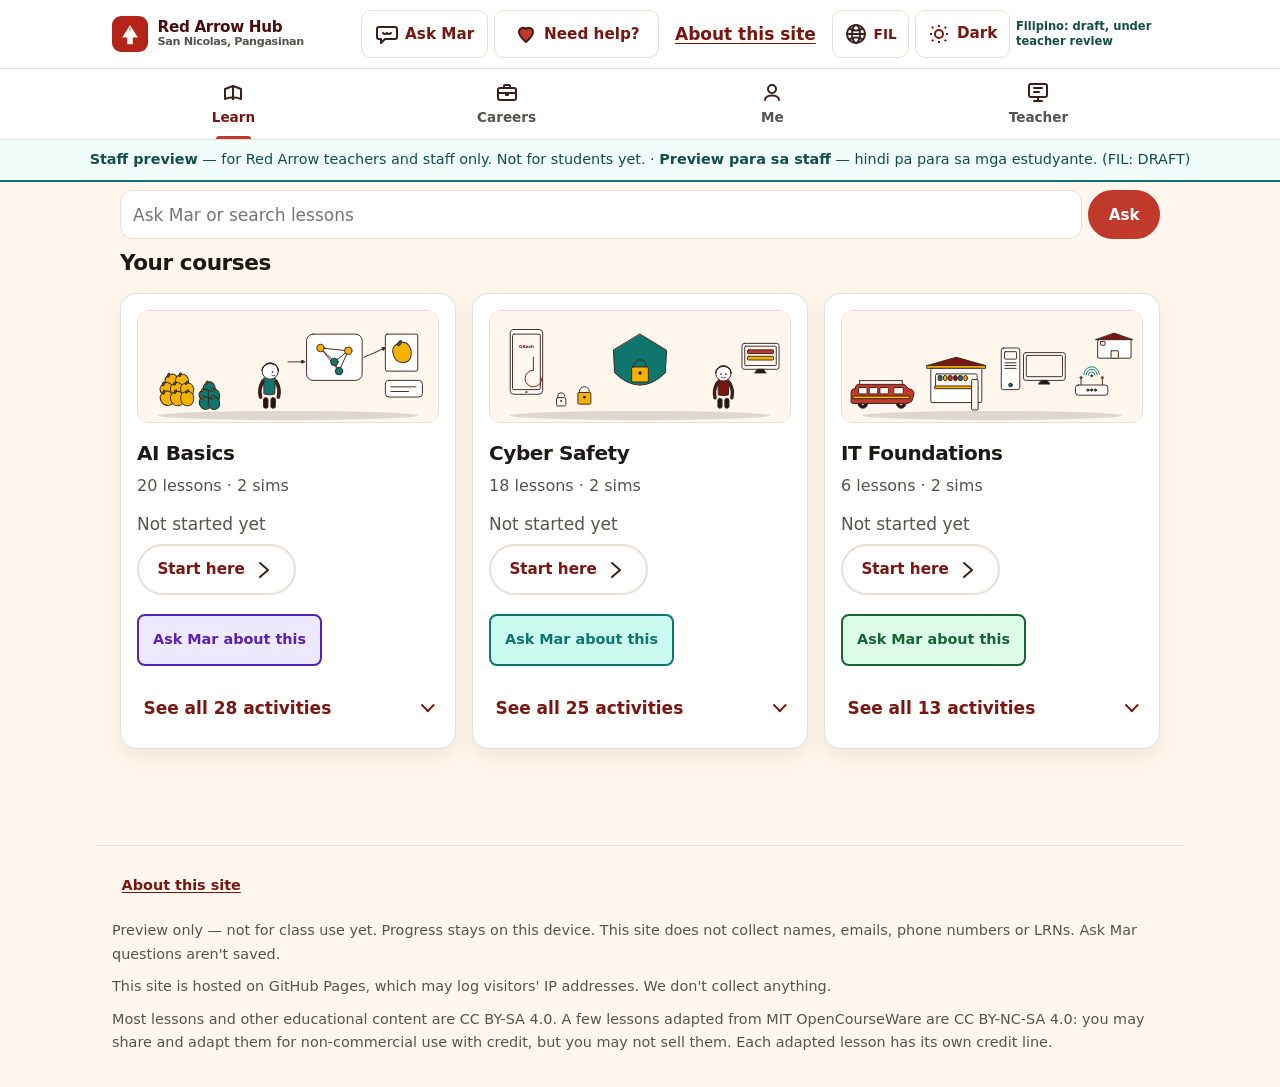
==== commit c4a7a806: "Publish v22 staff preview: Careers + Interview tabs, AI L3-L14 and Cyber L3-L14 full lessons, AI pro" ====
--- a/index.html
+++ b/index.html
@@ -1 +1 @@
-<!DOCTYPE html><html lang="en"><head><script>(function(){try{var p=localStorage.getItem("ra-proj")==="1";var t=p?"light":localStorage.getItem("ra-theme");if(t!=="light"&&t!=="dark")t=(window.matchMedia&&matchMedia("(prefers-color-scheme: dark)").matches)?"dark":"light";document.documentElement.setAttribute("data-theme",t)}catch(e){}})();</script><meta charset="utf-8"><meta name="viewport" content="width=device-width, initial-scale=1"><meta name="theme-color" content="#7a160f"><title>Red Arrow Hub</title><link rel="stylesheet" href="css/styles.css"><link rel="stylesheet" href="v2.css"><link rel="icon" href="assets/logo.svg"><link rel="manifest" href="manifest.webmanifest"></head><body data-page="home"><a class="skip-link" href="#main">Skip to content</a><header class="site-header" id="shell-header"><div class="header-inner"><a class="logo" href="index.html"><img src="assets/logo.svg" width="36" height="36" alt=""><span class="logo-text"><strong>Red Arrow Hub</strong><span>San Nicolas, Pangasinan</span></span></a></div></header><main id="main" class="wrap" tabindex="-1"><p class="boot-msg" role="status"><span class="boot-dot" aria-hidden="true"></span>Loading lessons… · Naglo-load ang mga aralin…</p><noscript><p class="boot-msg">Red Arrow Hub needs JavaScript to show lessons. Please turn it on in your browser settings, or ask a teacher for help. · Kailangan ng JavaScript ng Red Arrow Hub. Paki-on ito sa browser settings, o magtanong sa guro.</p></noscript></main><script defer src="data.js"></script><script defer src="art/art-index.js"></script><script defer src="askmar/askmar-safety.js"></script><script defer src="v2.js"></script></body></html>
+<!DOCTYPE html><html lang="en"><head><script>(function(){try{var p=localStorage.getItem("ra-proj")==="1";var t=p?"light":localStorage.getItem("ra-theme");if(t!=="light"&&t!=="dark")t=(window.matchMedia&&matchMedia("(prefers-color-scheme: dark)").matches)?"dark":"light";document.documentElement.setAttribute("data-theme",t)}catch(e){}})();</script><meta charset="utf-8"><meta name="robots" content="noindex, nofollow"><meta name="viewport" content="width=device-width, initial-scale=1"><meta name="theme-color" content="#7a160f"><title>Red Arrow Hub</title><link rel="stylesheet" href="css/styles.css"><link rel="stylesheet" href="v2.css"><link rel="icon" href="assets/logo.svg"><link rel="manifest" href="manifest.webmanifest"></head><body data-page="home"><a class="skip-link" href="#main">Skip to content</a><header class="site-header" id="shell-header"><div class="header-inner"><a class="logo" href="index.html"><img src="assets/logo.svg" width="36" height="36" alt=""><span class="logo-text"><strong>Red Arrow Hub</strong><span>San Nicolas, Pangasinan</span></span></a></div></header><div class="staff-banner" role="note"><strong>Staff preview</strong> — for Red Arrow teachers and staff only. Not for students yet. <span lang="fil">· <strong>Preview para sa staff</strong> — hindi pa para sa mga estudyante. (FIL: DRAFT)</span></div><main id="main" class="wrap" tabindex="-1"><p class="boot-msg" role="status"><span class="boot-dot" aria-hidden="true"></span>Loading lessons… · Naglo-load ang mga aralin…</p><noscript><p class="boot-msg">Red Arrow Hub needs JavaScript to show lessons. Please turn it on in your browser settings, or ask a teacher for help. · Kailangan ng JavaScript ng Red Arrow Hub. Paki-on ito sa browser settings, o magtanong sa guro.</p></noscript></main><script defer src="data.js"></script><script defer src="catalog.js"></script><script defer src="art/art-index.js"></script><script defer src="askmar/askmar-safety.js"></script><script defer src="v2.js"></script></body></html>
--- a/v2.css
+++ b/v2.css
@@ -167,6 +167,7 @@
 .course-grid{display:grid;gap:16px;align-items:start}
 .card.course-card{padding:16px;border-radius:16px;margin:0}
 .course-cover{width:100%;max-width:100%;height:auto;aspect-ratio:640/240;border-radius:12px;margin:0 0 .5rem;border:1px solid var(--line);background:var(--paper)}
+@media (max-width:767px){.course-cover{max-height:120px;height:120px;aspect-ratio:auto;object-fit:cover;object-position:center top}}
 html[data-theme="dark"] .course-cover{background:#f4efe8;border-color:#33405c;filter:brightness(.9)}
 .course-title{font-family:var(--font);font-size:1.25rem;font-weight:750;line-height:1.3;letter-spacing:-.02em;margin:.2rem 0 0}
 .course-count{margin:0;font-size:1rem;line-height:1.4;color:var(--muted)}
@@ -294,10 +295,10 @@
 .pc-slots{display:grid;grid-template-columns:1fr;gap:.4rem;margin:.6rem 0}
 .pc-slot{align-items:flex-start;text-align:left}
 .pc-part{align-items:flex-start;text-align:left;width:100%;margin:.3rem 0}
-.budget-pin{display:flex;align-items:center;gap:.5rem;box-sizing:border-box;min-height:40px;max-height:48px;padding:.25rem .7rem;position:static;margin:0 0 .6rem;background:var(--paper);border:2px solid #0f766e;border-radius:12px;color:var(--ink)}
+.budget-pin{display:flex;flex-direction:column;align-items:stretch;gap:.35rem;box-sizing:border-box;min-height:40px;max-height:none;padding:.4rem .7rem;position:static;margin:0 0 .6rem;background:var(--paper);border:2px solid #0f766e;border-radius:12px;color:var(--ink)}
 .budget-pin.is-over{border-color:#c0392b;background:#fff1ef}
-.budget-pin p{margin:0;font-weight:700;font-size:.9rem;line-height:1.2;white-space:nowrap;overflow:hidden;text-overflow:ellipsis;flex:1;min-width:0}
-.budget-meter{height:8px;width:4.5rem;flex:0 0 4.5rem;background:#e7e5e4;border-radius:99px;overflow:hidden}
+.budget-pin p{margin:0;font-weight:700;font-size:.9rem;line-height:1.3;white-space:normal;overflow:visible;text-overflow:clip;flex:none;width:100%;min-width:0}
+.budget-meter{height:8px;width:100%;flex:none;background:#e7e5e4;border-radius:99px;overflow:hidden}
 .budget-meter>span{display:block;height:100%;background:#0f766e}
 .budget-pin.is-over .budget-meter>span{background:#c0392b}
 .budget-left{margin:0 0 .45rem;font-weight:700;font-size:.95rem;color:#134e4a;line-height:1.3}
@@ -326,6 +327,9 @@
   .fil-draft-note{position:absolute;width:1px;height:1px;overflow:hidden;clip:rect(0,0,0,0)}
   .header-tool .tool-label{position:absolute;width:1px;height:1px;padding:0;margin:-1px;overflow:hidden;clip:rect(0,0,0,0);white-space:nowrap;border:0}
   .header-tool.nav-toggle,.header-tool.theme-toggle{width:48px;min-width:48px;min-height:48px;padding:0;justify-content:center;gap:0}
+  .header-tool.lang-toggle{width:48px;min-width:48px;padding:.15rem 0;justify-content:center;align-items:center;gap:0;flex-direction:column}
+  .header-tool.lang-toggle .ui-ic{width:20px;height:20px}
+  .header-tool.lang-toggle .tool-label{position:static;width:auto;height:auto;padding:0;margin:0;overflow:visible;clip:auto;clip-path:none;white-space:nowrap;border:0;font-size:.62rem;font-weight:800;line-height:1;letter-spacing:.02em}
   .tabbar{position:fixed;left:0;right:0;bottom:0;z-index:50;box-shadow:0 -4px 16px rgba(0,0,0,.06);padding-bottom:env(safe-area-inset-bottom,0)}
   .tab-link.is-active::before{top:-.3rem}
   .site-footer{margin-bottom:calc(var(--tab-h) + 1rem)}
@@ -441,3 +445,65 @@
 /* 911 hotlines stay white on #7a160f in every theme */
 html[data-theme="dark"] .overlay .btn-solid,html[data-theme="dark"] .overlay a.btn-solid{background:#7a160f!important;color:#fff!important}
 .overlay .btn-solid.big,.overlay a.btn-solid{background:#7a160f;color:#fff;min-height:48px;min-width:48px;font-family:var(--font)}
+/* NCMH and Bantay Bata (and other cream help actions): cream fill, rust outline >=3:1 vs the card */
+.overlay a.btn-outline.help-outline,.overlay .btn-outline.big.help-outline{background:#fff7ed;color:#7a160f;border:2px solid #7a160f;font-family:var(--font)}
+.overlay a.btn-outline.help-outline:hover,.overlay a.btn-outline.help-outline:focus,.overlay .btn-outline.big.help-outline:hover,.overlay .btn-outline.big.help-outline:focus{background:#ffedd5;color:#7a160f;border-color:#7a160f}
+html[data-theme="dark"] .overlay a.btn-outline.help-outline,html[data-theme="dark"] .overlay .btn-outline.big.help-outline{background:#fff7ed;color:#7a160f;border-color:#7a160f}
+.overlay .help-outline .ui-ic{filter:none}
+
+.overlay .help-btn-copy{display:flex;flex-direction:column;align-items:flex-start;gap:.15rem;min-width:0;flex:1 1 auto;text-align:left}
+.overlay .help-btn-label{white-space:normal}
+.overlay .help-tel{white-space:nowrap}
+
+.about-link{display:inline-flex;align-items:center;min-height:48px;padding:.35rem .6rem;font-weight:700;text-decoration:underline;box-sizing:border-box;border-radius:10px;color:#7a160f}
+html[data-theme="dark"] .about-link{color:var(--teal-text)}
+/* Footer stays a cream surface in every theme, so the footer link stays dark rust. */
+.site-footer .about-link,html[data-theme="dark"] .site-footer .about-link{color:#7a160f}
+.about-page h2{margin:1.2rem 0 .35rem;font-size:1.15rem}
+.about-page p,.about-page li{max-width:40rem;overflow-wrap:anywhere}
+.about-devices{margin:.4rem 0 1rem;padding-left:1.2rem}
+.about-page .unverified-note{margin:.4rem 0 1rem}
+@media (max-width:767px){
+  .header-actions .about-link-hdr{position:absolute;width:1px;height:1px;padding:0;margin:-1px;overflow:hidden;clip:rect(0,0,0,0);white-space:nowrap;border:0}
+}
+
+/* Careers / Karera */
+.careers-banner{margin:.6rem 0;padding:.75rem .9rem;border:2px solid var(--red-dark);border-radius:12px;background:var(--red-soft);color:var(--ink)}
+html[data-theme="dark"] .careers-banner{border-color:var(--muted)}
+.cr-tabs{display:flex;gap:.4rem;overflow-x:auto;margin:1rem 0 .6rem;padding:.2rem 0 .4rem;border-bottom:1px solid var(--line)}
+.cr-tab{flex:0 0 auto;min-height:48px;min-width:48px;padding:.4rem .9rem;font:inherit;font-weight:700;color:var(--ink);background:var(--card);border:1px solid var(--line);border-radius:999px;cursor:pointer}
+.cr-tab[aria-selected="true"]{background:var(--red-dark);border-color:var(--red-dark);color:#fff}
+html[data-theme="dark"] .cr-tab[aria-selected="true"]{background:var(--text);border-color:var(--text);color:var(--bg)}
+.cr-list,.cr-progs{list-style:none;margin:0;padding:0}
+.cr-list{display:grid;gap:.7rem}
+.cr-item{margin:0;padding:1rem}
+.cr-name{margin:0 0 .2rem;font-size:1.1rem}
+.cr-by{margin:0 0 .4rem;font-size:.9rem}
+.cr-progs li{padding:.2rem 0 .2rem 1rem;border-left:3px solid var(--line);margin:.2rem 0}
+.cr-chip{display:inline-block;margin:0 .3rem 0 0;padding:.1rem .55rem;border:1px solid var(--line);border-radius:999px;font-size:.85rem;font-weight:700}
+.cr-link{display:inline-flex;align-items:center;margin-top:.2rem;text-decoration:none}
+.cr-panel h2{margin:1.2rem 0 .5rem}
+.cr-panel:focus-visible{outline:3px solid var(--focus);outline-offset:4px}
+@media (min-width:768px){.cr-list{grid-template-columns:repeat(2,minmax(0,1fr))}}
+.cr-safety{margin:0 0 1rem;padding:.8rem 1rem;border:2px solid var(--red-dark);border-radius:12px;background:var(--red-soft);color:var(--ink)}
+.cr-safety h2{margin:0 0 .4rem;font-size:1.1rem}
+.cr-safety ul{margin:0 0 .5rem;padding-left:1.2rem}
+.cr-safety-links{display:flex;flex-wrap:wrap;gap:.5rem}
+html[data-theme="dark"] .cr-safety{border-color:var(--muted)}
+.cr-ex{border-left:3px solid var(--line);padding-left:.7rem;font-style:italic}
+/* Staff-only soft launch banner + full lessons (deep.js) */
+.staff-banner{background:var(--note-bg);color:var(--note-ink);border-bottom:2px solid var(--note-line);padding:.5rem 1rem;font-size:.9rem;text-align:center}
+.draft-tag{display:inline-block;font-size:.75rem;font-weight:700;letter-spacing:.03em;border:1px solid var(--note-line);color:var(--note-ink);background:var(--note-bg);border-radius:4px;padding:0 .4rem;margin:0 0 .3rem}
+.draft-note{background:var(--note-bg);color:var(--note-ink);border-left:4px solid var(--note-line);padding:.5rem .75rem;border-radius:6px}
+.deep-step,.deep-sec{margin:1rem 0}.deep-step .art{font-size:2rem}
+.deep-note,.deep-safety{background:var(--note-bg);color:var(--note-ink);border-left:4px solid var(--note-line);padding:.6rem .8rem;border-radius:6px;margin:.75rem 0}
+.deep-safety{border-left-width:6px;font-weight:600}
+.deep-q{margin:1rem 0}.deep-letter{font-weight:700}.deep-pk{font-size:.95em}
+.deep-text table,.deep-table table{border-collapse:collapse;width:100%;font-size:.9rem}.deep-table{overflow-x:auto}
+.deep-text th,.deep-text td{border:1px solid var(--line);padding:.35rem;text-align:left;vertical-align:top}
+.deep-ta{width:100%;min-height:8rem;font:inherit}
+.deep-checks{list-style:none;padding:0}.deep-checks li{display:flex;gap:.5rem;align-items:flex-start;min-height:48px;padding:.25rem 0}
+.deep-checks input{width:24px;height:24px;margin:.6rem .4rem 0 0;flex:none}.deep-checks label{padding:.6rem 0}
+.deep-show{position:fixed;inset:0;z-index:60;background:var(--paper,#fff);display:flex;align-items:center;justify-content:center;padding:1rem}
+.deep-show-in{max-width:40rem;width:100%}.deep-show-t{font-size:1.4rem;white-space:pre-wrap;color:var(--ink)}
+.deep-help p{margin:.4rem 0}
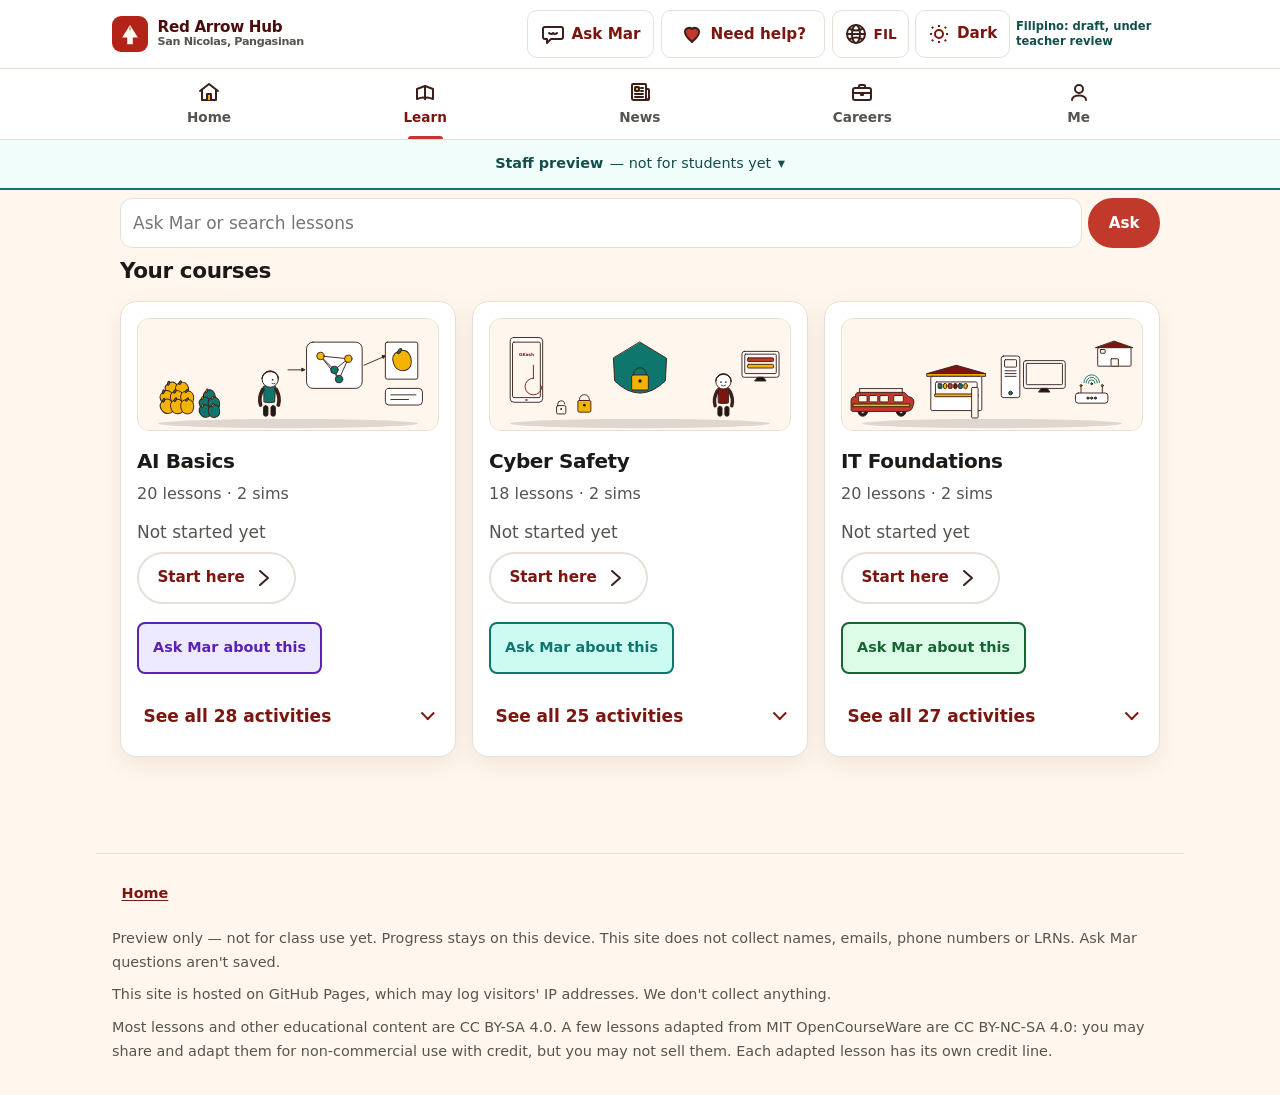
==== commit 3634ac1a: "v27: phone UI — stacked lesson tables, compact course cards, labelled header icons, News region drop" ====
--- a/index.html
+++ b/index.html
@@ -1 +1 @@
-<!DOCTYPE html><html lang="en"><head><script>(function(){try{var p=localStorage.getItem("ra-proj")==="1";var t=p?"light":localStorage.getItem("ra-theme");if(t!=="light"&&t!=="dark")t=(window.matchMedia&&matchMedia("(prefers-color-scheme: dark)").matches)?"dark":"light";document.documentElement.setAttribute("data-theme",t)}catch(e){}})();</script><meta charset="utf-8"><meta name="robots" content="noindex, nofollow"><meta name="viewport" content="width=device-width, initial-scale=1"><meta name="theme-color" content="#7a160f"><title>Red Arrow Hub</title><link rel="stylesheet" href="css/styles.css"><link rel="stylesheet" href="v2.css"><link rel="icon" href="assets/logo.svg"><link rel="manifest" href="manifest.webmanifest"></head><body data-page="home"><a class="skip-link" href="#main">Skip to content</a><header class="site-header" id="shell-header"><div class="header-inner"><a class="logo" href="index.html"><img src="assets/logo.svg" width="36" height="36" alt=""><span class="logo-text"><strong>Red Arrow Hub</strong><span>San Nicolas, Pangasinan</span></span></a></div></header><div class="staff-banner" role="note"><strong>Staff preview</strong> — for Red Arrow teachers and staff only. Not for students yet. <span lang="fil">· <strong>Preview para sa staff</strong> — hindi pa para sa mga estudyante. (FIL: DRAFT)</span></div><main id="main" class="wrap" tabindex="-1"><p class="boot-msg" role="status"><span class="boot-dot" aria-hidden="true"></span>Loading lessons… · Naglo-load ang mga aralin…</p><noscript><p class="boot-msg">Red Arrow Hub needs JavaScript to show lessons. Please turn it on in your browser settings, or ask a teacher for help. · Kailangan ng JavaScript ng Red Arrow Hub. Paki-on ito sa browser settings, o magtanong sa guro.</p></noscript></main><script defer src="data.js"></script><script defer src="catalog.js"></script><script defer src="art/art-index.js"></script><script defer src="askmar/askmar-safety.js"></script><script defer src="v2.js"></script></body></html>
+<!DOCTYPE html><html lang="en"><head><script>(function(){try{var p=localStorage.getItem("ra-proj")==="1";var t=p?"light":localStorage.getItem("ra-theme");if(t!=="light"&&t!=="dark")t=(window.matchMedia&&matchMedia("(prefers-color-scheme: dark)").matches)?"dark":"light";document.documentElement.setAttribute("data-theme",t)}catch(e){}})();</script><meta charset="utf-8"><meta name="robots" content="noindex, nofollow"><meta name="viewport" content="width=device-width, initial-scale=1"><meta name="theme-color" content="#7a160f"><title>Red Arrow Hub</title><link rel="stylesheet" href="css/styles.css"><link rel="stylesheet" href="v2.css"><link rel="icon" href="assets/logo.svg"><link rel="manifest" href="manifest.webmanifest"></head><body data-page="home"><a class="skip-link" href="#main">Skip to content</a><header class="site-header" id="shell-header"><div class="header-inner"><a class="logo" href="index.html"><img src="assets/logo.svg" width="36" height="36" alt=""><span class="logo-text"><strong>Red Arrow Hub</strong><span>San Nicolas, Pangasinan</span></span></a></div></header><div class="staff-banner" role="note"><details><summary><strong>Staff preview</strong> — not for students yet</summary><p><strong>Staff preview</strong> — for Red Arrow teachers and staff only. Not for students yet. <span lang="fil">· <strong>Preview para sa staff</strong> — hindi pa para sa mga estudyante. (FIL: DRAFT)</span></p></details></div><main id="main" class="wrap" tabindex="-1"><p class="boot-msg" role="status"><span class="boot-dot" aria-hidden="true"></span>Loading lessons… · Naglo-load ang mga aralin…</p><noscript><p class="boot-msg">Red Arrow Hub needs JavaScript to show lessons. Please turn it on in your browser settings, or ask a teacher for help. · Kailangan ng JavaScript ng Red Arrow Hub. Paki-on ito sa browser settings, o magtanong sa guro.</p></noscript></main><script defer src="data.js"></script><script defer src="catalog.js"></script><script defer src="art/art-index.js"></script><script defer src="askmar/askmar-safety.js"></script><script defer src="v2.js"></script></body></html>
--- a/v2.css
+++ b/v2.css
@@ -507,3 +507,84 @@
 .deep-show{position:fixed;inset:0;z-index:60;background:var(--paper,#fff);display:flex;align-items:center;justify-content:center;padding:1rem}
 .deep-show-in{max-width:40rem;width:100%}.deep-show-t{font-size:1.4rem;white-space:pre-wrap;color:var(--ink)}
 .deep-help p{margin:.4rem 0}
+.home-hero{background:#0e1730;color:#eef2f8;border-radius:16px;padding:16px 16px 20px;margin:0 0 1.5rem}
+.home-hero h1{color:#eef2f8;margin:.6rem 0 .25rem;font-size:clamp(1.5rem,5vw,2.1rem);letter-spacing:-.02em}
+.home-hero p{color:#cbd5e1;margin:0 0 .5rem;max-width:36rem}
+.home-map{display:block;width:100%;height:auto;max-height:240px;object-fit:contain}
+.home-actions{display:flex;flex-wrap:wrap;align-items:center;gap:.75rem 1rem;margin-top:1rem}
+.home-help-link{background:none;border:0;color:#5eead4;font:inherit;font-weight:700;text-decoration:underline;min-height:48px;cursor:pointer;padding:0}
+.home-mission{border-left:6px solid var(--red);padding:.25rem 0 .25rem 1rem;margin:0 0 1.75rem}
+.mission-text{font-size:1.15rem;line-height:1.55;margin:0 0 .75rem;max-width:40rem}
+.trust-list{list-style:none;padding:0;margin:0;display:grid;gap:.4rem}
+.trust-list li{padding-left:1.5rem;position:relative}
+.trust-list li::before{content:"✓";position:absolute;left:0;color:var(--teal);font-weight:800}
+.home-courses,.home-steps,.home-next,.home-staff{margin:0 0 1.75rem}
+.home-course,.home-next .card{margin:0 0 .75rem}
+.home-course a:not(.btn),.home-steps a{display:inline-flex;align-items:center;min-height:48px;font-weight:700}
+.home-steps ol{padding-left:0;list-style:none;display:grid;gap:.6rem}
+.home-steps li{display:flex;flex-wrap:wrap;gap:.25rem .6rem;align-items:flex-start}
+.home-steps li .ui-ic{margin:.1rem 0 0}
+.home-staff .btn{margin:.5rem 0 .25rem}
+.home-fold{border-top:1px solid var(--line);padding:.25rem 0}
+.home-fold summary{min-height:48px;display:flex;align-items:center;font-weight:700;cursor:pointer}
+@media (min-width:768px){
+  .home-courses .cards{display:grid;grid-template-columns:repeat(3,1fr);gap:1rem}
+  .home-next{display:grid;grid-template-columns:1fr 1fr;gap:1rem}
+}
+
+/* ============ News tab (v25) ============ */
+/* Ask Mar is a header button on every screen; icon-only 48x48 on phones (the tab moved out for News). */
+.ask-toggle{display:inline-flex;align-items:center;min-height:48px;min-width:48px}
+@media (max-width:767px){.header-tool.ask-toggle{width:48px;padding:0;justify-content:center;gap:0}}
+@media (max-width:400px){.header-inner .logo-text{position:absolute;width:1px;height:1px;overflow:hidden;clip:rect(0,0,0,0);white-space:nowrap}}
+.news-updated{margin:0 0 .4rem;font-size:.92rem}
+.news-tip{display:flex;gap:.5rem;align-items:flex-start;margin:.4rem 0 .2rem;padding:.45rem .7rem;font-size:.92rem;border:1px solid var(--line);border-radius:12px;background:var(--card);color:var(--ink)}
+.news-tip-ic{font-weight:800}
+.news-check{margin:1.2rem 0 .8rem;padding:.8rem 1rem;border:1px solid var(--line);border-left:6px solid var(--gold);border-radius:12px;background:var(--gold-soft);color:var(--ink)}
+.news-check p{margin:.3rem 0 .5rem}
+.news-check-link,.news-learn{display:inline-flex;align-items:center;min-height:48px}
+.news-learn{font-weight:700;margin-right:1rem}
+.news-chips{display:flex;flex-wrap:wrap;gap:.4rem;margin:0 0 .8rem}
+.news-chip{min-height:48px;min-width:48px;padding:.4rem .9rem;font:inherit;font-weight:700;color:var(--ink);background:var(--card);border:1px solid var(--line);border-radius:999px;cursor:pointer}
+.news-chip[aria-pressed="true"]{background:var(--red-dark);border-color:var(--red-dark);color:#fff}
+html[data-theme="dark"] .news-chip[aria-pressed="true"]{background:var(--text);border-color:var(--text);color:var(--bg)}
+.news-list,.news-lab-posts,.news-sources{list-style:none;margin:0;padding:0}
+.news-list{display:grid;gap:.7rem}
+.news-item{margin:0;padding:.8rem 1rem}
+.news-title{margin:0;font-size:1.05rem;line-height:1.35}
+.news-title a,.news-lab-posts a,.news-sources a{display:inline-flex;align-items:center;min-height:48px;min-width:48px}
+.news-meta,.news-ex,.news-mentions{margin:.2rem 0}
+.news-pills{margin:.4rem 0 0}
+.news-note{margin:.5rem 0;padding:.6rem .8rem;border:1px solid var(--line);border-radius:12px;background:var(--card);color:var(--ink);font-weight:700}
+.news-note.is-offline,.news-note.is-stale,.news-note.is-paused{background:var(--gold-soft);border-color:var(--gold)}
+.news-chips[hidden]{display:none}
+.news-lab-posts li{padding:.1rem 0 .4rem;border-top:1px solid var(--line)}
+.news-lab-date{display:block;font-size:.88rem}
+.news-foot{margin-top:1.5rem;padding-top:.8rem;border-top:1px solid var(--line)}
+.news-sources{display:flex;flex-wrap:wrap;column-gap:1rem}
+@media (min-width:768px){.news-list{grid-template-columns:repeat(2,minmax(0,1fr))}}
+/* ============ v27 UI ============ */
+.staff-banner{padding:0 1rem}.staff-banner summary{min-height:48px;display:flex;align-items:center;justify-content:center;gap:.4rem;cursor:pointer;list-style:none}
+.staff-banner summary::-webkit-details-marker{display:none}.staff-banner summary::after{content:"▾"}.staff-banner details[open] summary::after{content:"▴"}.staff-banner details p{margin:0 0 .5rem}
+.news-region{align-items:center;gap:.5rem}.news-region label{font-weight:700}
+.news-select{min-height:48px;padding:.4rem .7rem;font:inherit;color:var(--ink);background:var(--card);border:1px solid var(--line);border-radius:12px}
+.news-tabs{flex-wrap:nowrap}
+@media (max-width:767px){
+.header-actions .header-tool{flex-direction:column;width:auto;min-width:48px;min-height:48px;padding:.15rem .3rem;gap:2px;justify-content:center}
+.header-actions .header-tool .ui-ic,.header-actions .header-tool .theme-ic{width:20px;height:20px}
+.header-actions .header-tool .tool-label{position:static;width:auto;height:auto;margin:0;overflow:visible;clip:auto;font-size:.62rem;font-weight:800;line-height:1}
+.header-actions .help-toggle .tool-label{display:none}.help-toggle::before{content:attr(data-s);order:2;font-size:.62rem;font-weight:800;line-height:1}
+}
+@media (max-width:600px){
+.home .section-title{margin:.6rem 0 .5rem}.course-grid{gap:8px}.card.course-card{display:grid;grid-template-columns:56px minmax(0,1fr) auto;column-gap:10px;padding:8px 12px 2px;align-items:center}
+.course-card .course-cover{grid-area:1/1/3/2;width:56px;height:56px;max-height:56px;margin:0;object-position:60% 50%;border-radius:10px}
+.course-card .course-title{grid-area:1/2/2/4;font-size:1.05rem;margin:0}.course-card .course-count{grid-area:2/2;font-size:.8rem;line-height:1.2}
+.course-card .course-progress{grid-area:2/3;margin:0;text-align:right}.course-card .course-progress .bar{width:76px}
+.course-card .course-new,.course-card .course-tags{display:none}.course-card .course-start{min-height:48px;padding:0 .7rem}
+.course-card .course-toggle,.course-card .course-items{grid-column:1/-1;margin:0}.course-card .course-start{font-size:.92rem}
+}
+@media (max-width:480px){
+.deep-table table,.deep-table tbody,.deep-table tr,.deep-table td{display:block;width:auto}.deep-table tr:first-child{display:none}
+.deep-table tr{border:1px solid var(--line);border-radius:10px;padding:.5rem .7rem;margin:0 0 .5rem}.deep-table td{border:0!important;padding:.1rem 0!important}
+.deep-table td:first-child{font-weight:700}.deep-table td+td{display:inline-block;margin-right:1rem}.deep-table td+td[data-label]::before{content:attr(data-label) ": ";font-weight:700;color:var(--muted)}
+}
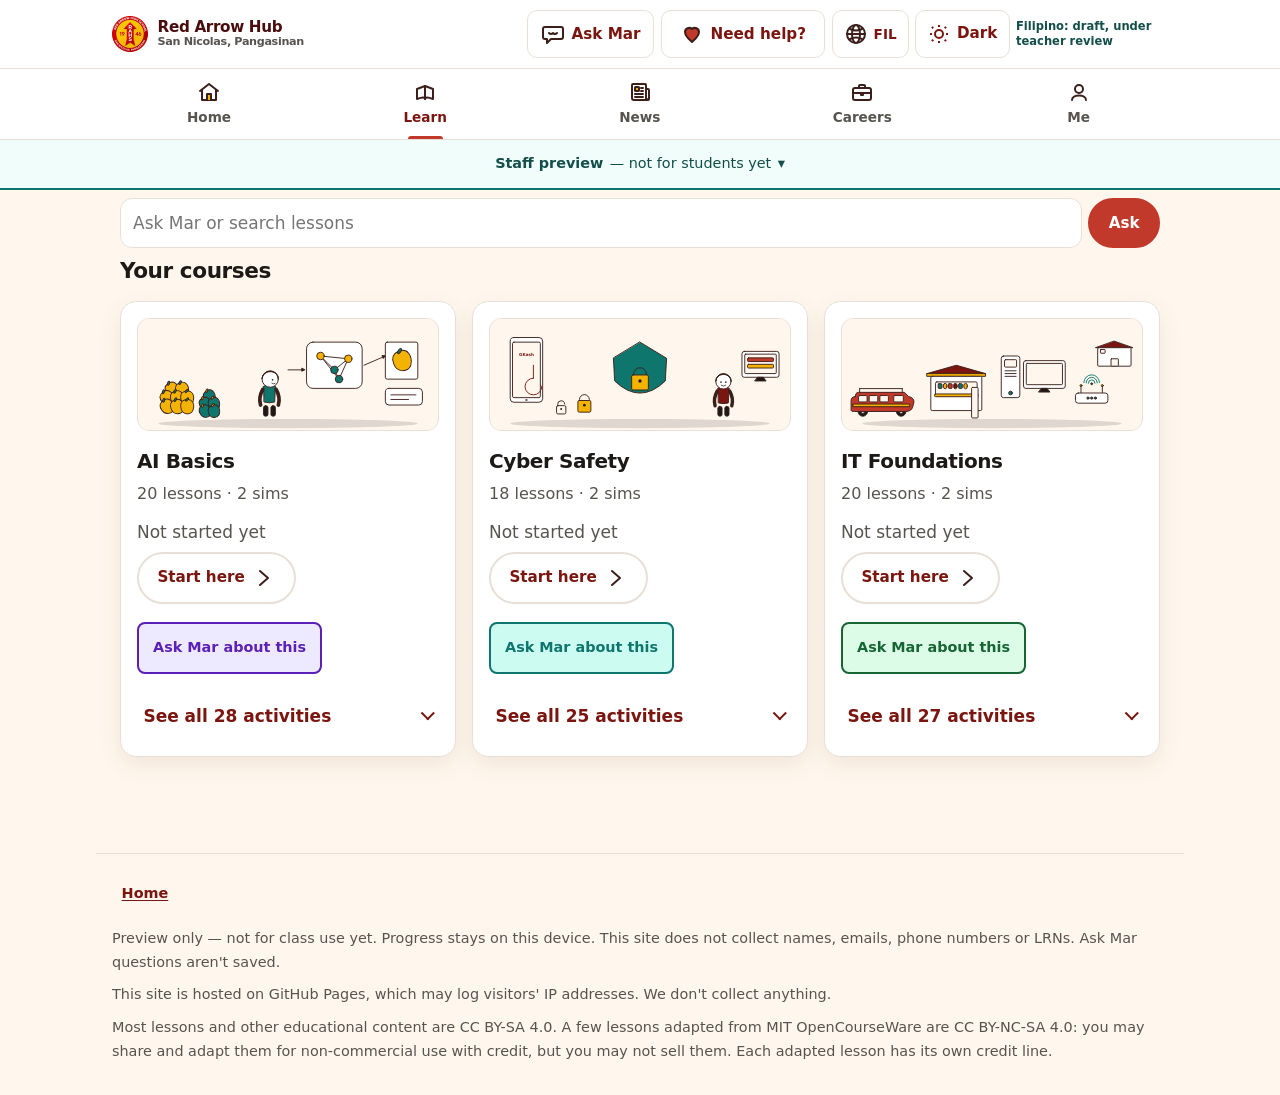
==== commit 12fa3cd2: "v30: RAHS seal as main logo — header, favicon, apple-touch, manifest icons (staff preview)" ====
--- a/index.html
+++ b/index.html
@@ -1 +1 @@
-<!DOCTYPE html><html lang="en"><head><script>(function(){try{var p=localStorage.getItem("ra-proj")==="1";var t=p?"light":localStorage.getItem("ra-theme");if(t!=="light"&&t!=="dark")t=(window.matchMedia&&matchMedia("(prefers-color-scheme: dark)").matches)?"dark":"light";document.documentElement.setAttribute("data-theme",t)}catch(e){}})();</script><meta charset="utf-8"><meta name="robots" content="noindex, nofollow"><meta name="viewport" content="width=device-width, initial-scale=1"><meta name="theme-color" content="#7a160f"><title>Red Arrow Hub</title><link rel="stylesheet" href="css/styles.css"><link rel="stylesheet" href="v2.css"><link rel="icon" href="assets/logo.svg"><link rel="manifest" href="manifest.webmanifest"></head><body data-page="home"><a class="skip-link" href="#main">Skip to content</a><header class="site-header" id="shell-header"><div class="header-inner"><a class="logo" href="index.html"><img src="assets/logo.svg" width="36" height="36" alt=""><span class="logo-text"><strong>Red Arrow Hub</strong><span>San Nicolas, Pangasinan</span></span></a></div></header><div class="staff-banner" role="note"><details><summary><strong>Staff preview</strong> — not for students yet</summary><p><strong>Staff preview</strong> — for Red Arrow teachers and staff only. Not for students yet. <span lang="fil">· <strong>Preview para sa staff</strong> — hindi pa para sa mga estudyante. (FIL: DRAFT)</span></p></details></div><main id="main" class="wrap" tabindex="-1"><p class="boot-msg" role="status"><span class="boot-dot" aria-hidden="true"></span>Loading lessons… · Naglo-load ang mga aralin…</p><noscript><p class="boot-msg">Red Arrow Hub needs JavaScript to show lessons. Please turn it on in your browser settings, or ask a teacher for help. · Kailangan ng JavaScript ng Red Arrow Hub. Paki-on ito sa browser settings, o magtanong sa guro.</p></noscript></main><script defer src="data.js"></script><script defer src="catalog.js"></script><script defer src="art/art-index.js"></script><script defer src="askmar/askmar-safety.js"></script><script defer src="v2.js"></script></body></html>
+<!DOCTYPE html><html lang="en"><head><script>(function(){try{var p=localStorage.getItem("ra-proj")==="1";var t=p?"light":localStorage.getItem("ra-theme");if(t!=="light"&&t!=="dark")t=(window.matchMedia&&matchMedia("(prefers-color-scheme: dark)").matches)?"dark":"light";document.documentElement.setAttribute("data-theme",t)}catch(e){}})();</script><meta charset="utf-8"><meta name="robots" content="noindex, nofollow"><meta name="viewport" content="width=device-width, initial-scale=1"><meta name="theme-color" content="#7a160f"><title>Red Arrow Hub</title><link rel="stylesheet" href="css/styles.css"><link rel="stylesheet" href="v2.css"><link rel="icon" href="assets/seal-32.png" sizes="32x32" type="image/png"><link rel="apple-touch-icon" href="assets/apple-touch-icon.png"><link rel="manifest" href="manifest.webmanifest"></head><body data-page="home"><a class="skip-link" href="#main">Skip to content</a><header class="site-header" id="shell-header"><div class="header-inner"><a class="logo" href="index.html"><img src="assets/seal-72.png" width="36" height="36" alt="Red Arrow High School seal"><span class="logo-text"><strong>Red Arrow Hub</strong><span>San Nicolas, Pangasinan</span></span></a></div></header><div class="staff-banner" role="note"><details><summary><strong>Staff preview</strong> — not for students yet</summary><p><strong>Staff preview</strong> — for Red Arrow teachers and staff only. Not for students yet. <span lang="fil">· <strong>Preview para sa staff</strong> — hindi pa para sa mga estudyante. (FIL: DRAFT)</span></p></details></div><main id="main" class="wrap" tabindex="-1"><p class="boot-msg" role="status"><span class="boot-dot" aria-hidden="true"></span>Loading lessons… · Naglo-load ang mga aralin…</p><noscript><p class="boot-msg">Red Arrow Hub needs JavaScript to show lessons. Please turn it on in your browser settings, or ask a teacher for help. · Kailangan ng JavaScript ng Red Arrow Hub. Paki-on ito sa browser settings, o magtanong sa guro.</p></noscript></main><script defer src="data.js"></script><script defer src="catalog.js"></script><script defer src="art/art-index.js"></script><script defer src="askmar/askmar-safety.js"></script><script defer src="v2.js"></script></body></html>
--- a/v2.css
+++ b/v2.css
@@ -459,7 +459,7 @@
 html[data-theme="dark"] .about-link{color:var(--teal-text)}
 /* Footer stays a cream surface in every theme, so the footer link stays dark rust. */
 .site-footer .about-link,html[data-theme="dark"] .site-footer .about-link{color:#7a160f}
-.about-page h2{margin:1.2rem 0 .35rem;font-size:1.15rem}
+.about-page h2{margin:0 0 .6rem;font-size:1.3rem;font-weight:800;letter-spacing:-.01em}.home-page section p,.home-page section li{font-size:.97rem}.home-page section>p,.hm-card p,.hm-help p{color:var(--muted)}
 .about-page p,.about-page li{max-width:40rem;overflow-wrap:anywhere}
 .about-devices{margin:.4rem 0 1rem;padding-left:1.2rem}
 .about-page .unverified-note{margin:.4rem 0 1rem}
@@ -507,18 +507,23 @@
 .deep-show{position:fixed;inset:0;z-index:60;background:var(--paper,#fff);display:flex;align-items:center;justify-content:center;padding:1rem}
 .deep-show-in{max-width:40rem;width:100%}.deep-show-t{font-size:1.4rem;white-space:pre-wrap;color:var(--ink)}
 .deep-help p{margin:.4rem 0}
-.home-hero{background:#0e1730;color:#eef2f8;border-radius:16px;padding:16px 16px 20px;margin:0 0 1.5rem}
-.home-hero h1{color:#eef2f8;margin:.6rem 0 .25rem;font-size:clamp(1.5rem,5vw,2.1rem);letter-spacing:-.02em}
-.home-hero p{color:#cbd5e1;margin:0 0 .5rem;max-width:36rem}
-.home-map{display:block;width:100%;height:auto;max-height:240px;object-fit:contain}
-.home-actions{display:flex;flex-wrap:wrap;align-items:center;gap:.75rem 1rem;margin-top:1rem}
-.home-help-link{background:none;border:0;color:#5eead4;font:inherit;font-weight:700;text-decoration:underline;min-height:48px;cursor:pointer;padding:0}
-.home-mission{border-left:6px solid var(--red);padding:.25rem 0 .25rem 1rem;margin:0 0 1.75rem}
+/* v28 Home hero: full-bleed map fading into the page; heading overlaps its bottom edge */
+.hm-hero{margin:0 0 2rem}.hm-banner{position:relative;margin:0 -1rem;background:#05070d;overflow:hidden}
+.hm-banner::after{content:"";position:absolute;inset:0;background:linear-gradient(transparent 20%,var(--bg) 72%)}
+.home-map{display:block;width:100%;height:clamp(170px,44vw,300px);object-fit:cover}
+.hm-hero-text{position:relative;z-index:1;margin-top:-2.5rem}.hm-eyebrow{margin:0 0 .4rem;font-size:.78rem!important;font-weight:800;letter-spacing:.06em;text-transform:uppercase;color:var(--kicker)!important}
+.hm-hero h1{margin:0 0 .6rem;font-size:clamp(1.65rem,6.4vw,2.5rem);line-height:1.15;font-weight:800;letter-spacing:-.02em;max-width:34rem}.hm-lead{margin:0 0 1.1rem;max-width:36rem}
+.hm-actions{display:flex;flex-wrap:wrap;gap:.6rem}.hm-actions .btn{min-height:48px;justify-content:center}.hm-stats{list-style:none;padding:0;margin:1rem 0 0;display:flex;flex-wrap:wrap;gap:.5rem}
+.hm-stat{padding:.35rem .8rem;border:1px solid var(--line);border-radius:999px;background:var(--card);font-size:.85rem!important;font-weight:700}
+.hm-mission{margin:0 0 2rem}.hm-mission .mission-text{font-size:1.05rem;line-height:1.55}.hm-card{display:flex;flex-direction:column;align-items:flex-start;gap:.5rem}.hm-card h3,.hm-card p{margin:0}
+.hm-ic{width:56px;height:56px;object-fit:cover;object-position:60% 50%;border-radius:12px;border:1px solid var(--line);background:#f4efe8}
+.hm-help{margin:0 0 2rem;padding:1.1rem}.hm-help p{margin:0 0 .75rem}
+@media (max-width:600px){.hm-actions .btn{flex:1 1 100%}}@media (min-width:768px){.hm-banner{margin:0;border-radius:16px 16px 0 0}}
 .mission-text{font-size:1.15rem;line-height:1.55;margin:0 0 .75rem;max-width:40rem}
 .trust-list{list-style:none;padding:0;margin:0;display:grid;gap:.4rem}
 .trust-list li{padding-left:1.5rem;position:relative}
 .trust-list li::before{content:"✓";position:absolute;left:0;color:var(--teal);font-weight:800}
-.home-courses,.home-steps,.home-next,.home-staff{margin:0 0 1.75rem}
+.home-courses,.home-steps,.home-next,.home-staff{margin:0 0 2rem}
 .home-course,.home-next .card{margin:0 0 .75rem}
 .home-course a:not(.btn),.home-steps a{display:inline-flex;align-items:center;min-height:48px;font-weight:700}
 .home-steps ol{padding-left:0;list-style:none;display:grid;gap:.6rem}
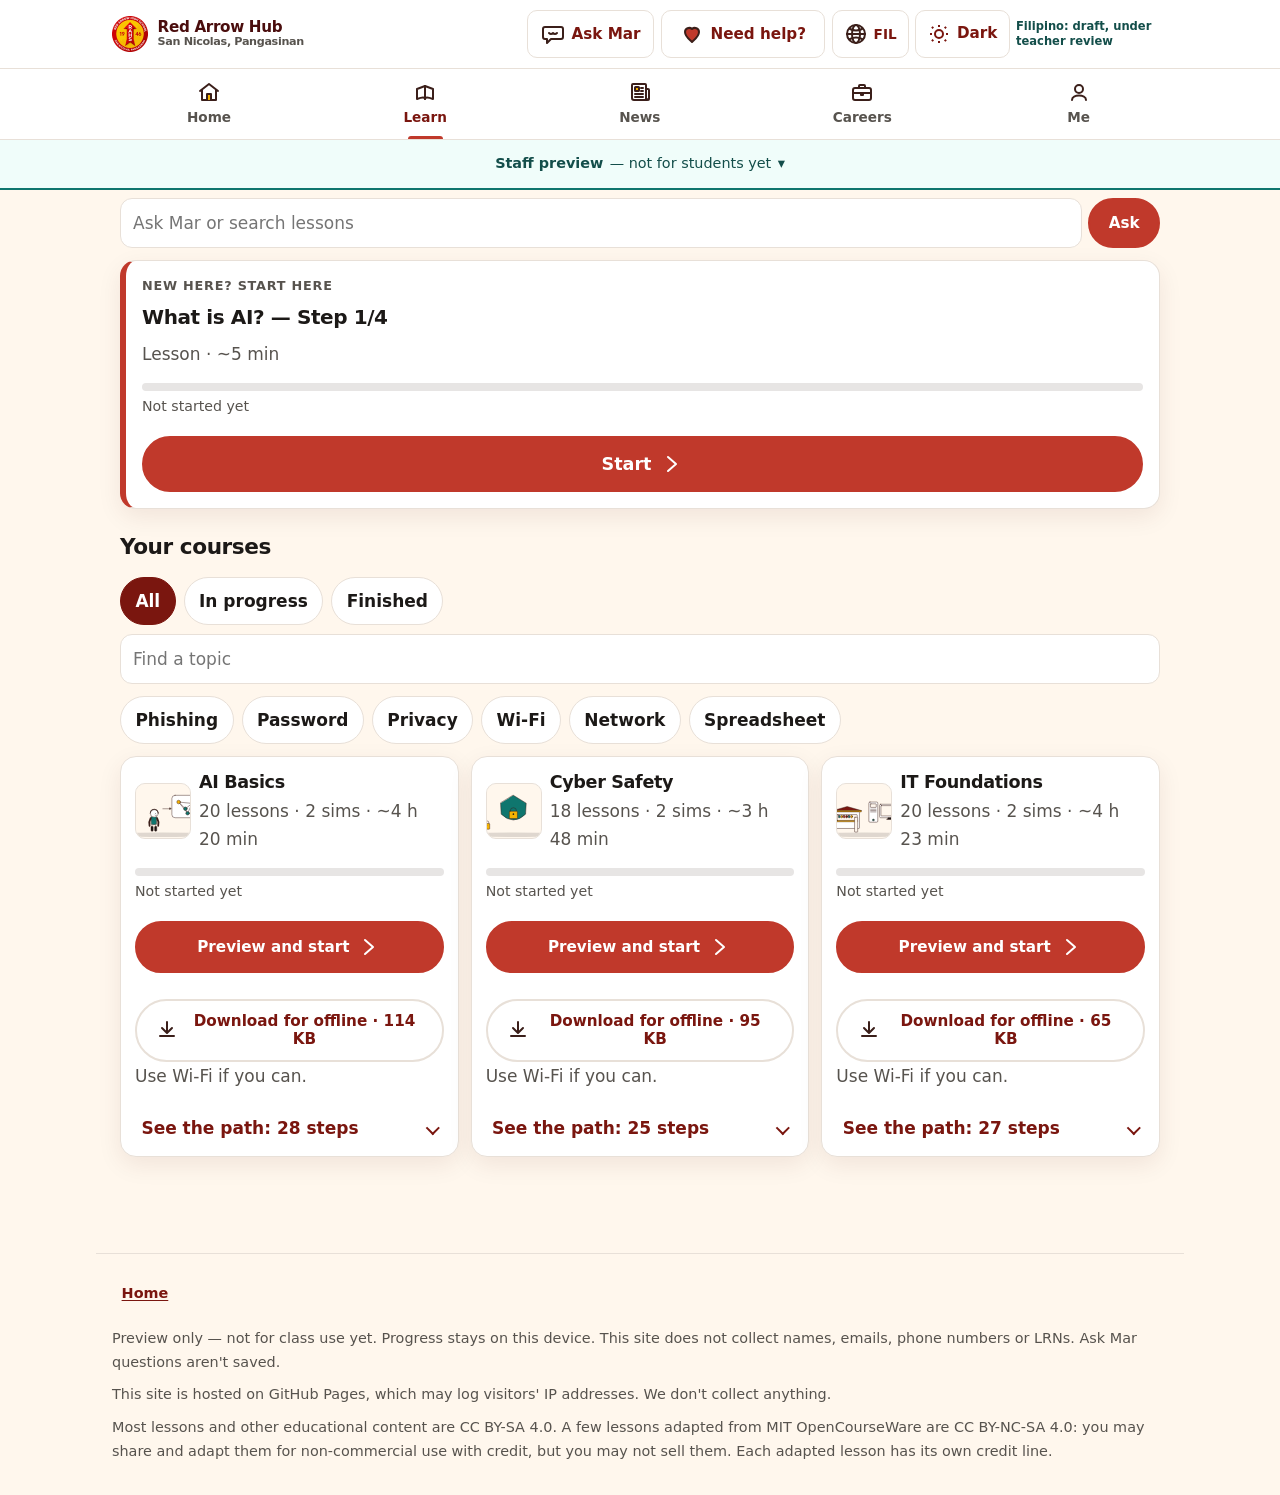
==== commit 899b0555: "v31: Learn tab — Continue card, numbered course path, progress, lesson time + offline labels, filter" ====
--- a/index.html
+++ b/index.html
@@ -1 +1 @@
-<!DOCTYPE html><html lang="en"><head><script>(function(){try{var p=localStorage.getItem("ra-proj")==="1";var t=p?"light":localStorage.getItem("ra-theme");if(t!=="light"&&t!=="dark")t=(window.matchMedia&&matchMedia("(prefers-color-scheme: dark)").matches)?"dark":"light";document.documentElement.setAttribute("data-theme",t)}catch(e){}})();</script><meta charset="utf-8"><meta name="robots" content="noindex, nofollow"><meta name="viewport" content="width=device-width, initial-scale=1"><meta name="theme-color" content="#7a160f"><title>Red Arrow Hub</title><link rel="stylesheet" href="css/styles.css"><link rel="stylesheet" href="v2.css"><link rel="icon" href="assets/seal-32.png" sizes="32x32" type="image/png"><link rel="apple-touch-icon" href="assets/apple-touch-icon.png"><link rel="manifest" href="manifest.webmanifest"></head><body data-page="home"><a class="skip-link" href="#main">Skip to content</a><header class="site-header" id="shell-header"><div class="header-inner"><a class="logo" href="index.html"><img src="assets/seal-72.png" width="36" height="36" alt="Red Arrow High School seal"><span class="logo-text"><strong>Red Arrow Hub</strong><span>San Nicolas, Pangasinan</span></span></a></div></header><div class="staff-banner" role="note"><details><summary><strong>Staff preview</strong> — not for students yet</summary><p><strong>Staff preview</strong> — for Red Arrow teachers and staff only. Not for students yet. <span lang="fil">· <strong>Preview para sa staff</strong> — hindi pa para sa mga estudyante. (FIL: DRAFT)</span></p></details></div><main id="main" class="wrap" tabindex="-1"><p class="boot-msg" role="status"><span class="boot-dot" aria-hidden="true"></span>Loading lessons… · Naglo-load ang mga aralin…</p><noscript><p class="boot-msg">Red Arrow Hub needs JavaScript to show lessons. Please turn it on in your browser settings, or ask a teacher for help. · Kailangan ng JavaScript ng Red Arrow Hub. Paki-on ito sa browser settings, o magtanong sa guro.</p></noscript></main><script defer src="data.js"></script><script defer src="catalog.js"></script><script defer src="art/art-index.js"></script><script defer src="askmar/askmar-safety.js"></script><script defer src="v2.js"></script></body></html>
+<!DOCTYPE html><html lang="en"><head><script>(function(){try{var p=localStorage.getItem("ra-proj")==="1";var t=p?"light":localStorage.getItem("ra-theme");if(t!=="light"&&t!=="dark")t=(window.matchMedia&&matchMedia("(prefers-color-scheme: dark)").matches)?"dark":"light";document.documentElement.setAttribute("data-theme",t)}catch(e){}})();</script><meta charset="utf-8"><meta name="robots" content="noindex, nofollow"><meta name="viewport" content="width=device-width, initial-scale=1"><meta name="theme-color" content="#7a160f"><title>Red Arrow Hub</title><link rel="stylesheet" href="css/styles.css"><link rel="stylesheet" href="v2.css"><link rel="stylesheet" href="learn.css"><link rel="icon" href="assets/seal-32.png" sizes="32x32" type="image/png"><link rel="apple-touch-icon" href="assets/apple-touch-icon.png"><link rel="manifest" href="manifest.webmanifest"></head><body data-page="home"><a class="skip-link" href="#main">Skip to content</a><header class="site-header" id="shell-header"><div class="header-inner"><a class="logo" href="index.html"><img src="assets/seal-72.png" width="36" height="36" alt="Red Arrow High School seal"><span class="logo-text"><strong>Red Arrow Hub</strong><span>San Nicolas, Pangasinan</span></span></a></div></header><div class="staff-banner" role="note"><details><summary><strong>Staff preview</strong> — not for students yet</summary><p><strong>Staff preview</strong> — for Red Arrow teachers and staff only. Not for students yet. <span lang="fil">· <strong>Preview para sa staff</strong> — hindi pa para sa mga estudyante. (FIL: DRAFT)</span></p></details></div><main id="main" class="wrap" tabindex="-1"><p class="boot-msg" role="status"><span class="boot-dot" aria-hidden="true"></span>Loading lessons… · Naglo-load ang mga aralin…</p><noscript><p class="boot-msg">Red Arrow Hub needs JavaScript to show lessons. Please turn it on in your browser settings, or ask a teacher for help. · Kailangan ng JavaScript ng Red Arrow Hub. Paki-on ito sa browser settings, o magtanong sa guro.</p></noscript></main><script defer src="data.js"></script><script defer src="catalog.js"></script><script defer src="askmar/askmar-safety.js"></script><script defer src="learn.js"></script><script defer src="v2.js"></script></body></html>
--- a/v2.css
+++ b/v2.css
@@ -112,10 +112,6 @@
 .lvl.l3{background:var(--lvl3-bg);color:var(--lvl3-ink)}
 .lvl.l4{background:var(--lvl4-bg);color:var(--lvl4-ink);border-color:var(--lvl4-bg)}
 
-.tag-chip{display:inline-flex;align-items:center;justify-content:center;min-height:48px;min-width:48px;padding:12px 14px;border-radius:8px;border:2px solid currentColor;font:inherit;font-size:.9rem;font-weight:700;cursor:pointer}
-.tag-chip.tag-ai{background:var(--purple-fill);color:var(--purple-text)}
-.tag-chip.tag-cyber{background:var(--teal-fill);color:var(--teal-text)}
-.tag-chip.tag-it{background:var(--green-fill);color:var(--green-text)}
 
 .bar{height:8px;background:var(--track);border-radius:99px;overflow:hidden}
 .bar>span{display:block;height:100%;background:var(--red)}
@@ -157,40 +153,9 @@
 .home-ask-lessons a .ui-ic{margin:0}
 .home-ask-lessons a:hover{border-color:var(--red);background:var(--hover-bg)}
 
-.continue-card{margin:.75rem 0 1.5rem;padding:18px 18px 20px;border-radius:16px;border-left:6px solid var(--red)}
-.continue-card .kicker{margin:0}
-.continue-title{font-size:1.3rem;line-height:1.3;margin:.15rem 0 .1rem;letter-spacing:-.02em}
-.continue-meta{margin:0 0 .4rem}
-.continue-btn{align-self:flex-start;gap:.5rem;padding-left:1.4rem;padding-right:1.1rem}
 
 .section-title{font-size:1.35rem;letter-spacing:-.02em;margin:0 0 .75rem}
-.course-grid{display:grid;gap:16px;align-items:start}
-.card.course-card{padding:16px;border-radius:16px;margin:0}
-.course-cover{width:100%;max-width:100%;height:auto;aspect-ratio:640/240;border-radius:12px;margin:0 0 .5rem;border:1px solid var(--line);background:var(--paper)}
-@media (max-width:767px){.course-cover{max-height:120px;height:120px;aspect-ratio:auto;object-fit:cover;object-position:center top}}
-html[data-theme="dark"] .course-cover{background:#f4efe8;border-color:#33405c;filter:brightness(.9)}
-.course-title{font-family:var(--font);font-size:1.25rem;font-weight:750;line-height:1.3;letter-spacing:-.02em;margin:.2rem 0 0}
-.course-count{margin:0;font-size:1rem;line-height:1.4;color:var(--muted)}
-.course-progress{margin:.35rem 0 0}
-.course-progress small{display:block;margin-top:.2rem}
-.course-progress .course-new{margin:0 0 .4rem}
-.course-start{gap:.45rem}
-.course-tags{display:flex;flex-wrap:wrap;gap:8px;margin-top:12px}
-.course-toggle{display:flex;align-items:center;justify-content:space-between;width:100%;min-height:48px;cursor:pointer;font:inherit;font-weight:700;color:var(--red-dark);background:transparent;border:0;border-radius:10px;padding:0 .4rem;margin-top:12px;text-align:left}
-.course-toggle::after{content:"";width:.6rem;height:.6rem;border-right:2px solid currentColor;border-bottom:2px solid currentColor;transform:rotate(45deg) translate(-2px,-2px);transition:transform .15s;flex:0 0 auto}
-.course-toggle[aria-expanded="true"]::after{transform:rotate(-135deg) translate(-2px,-2px)}
-.course-toggle:hover{background:var(--hover-bg)}
-html[data-theme="dark"] .course-toggle{color:var(--teal-text)}
-.course-items{margin-top:0;border-top:1px solid var(--line);padding-top:4px}
-.course-items[hidden]{display:none}
-
-.mrow{display:flex;align-items:center;gap:.7rem;padding:.75rem .9rem;border:1px solid var(--line);border-radius:12px;background:var(--card);margin:.45rem 0;text-decoration:none;color:inherit;min-height:56px}
-.mrow .ic{display:inline-flex;align-items:center;justify-content:center;width:2rem;flex:0 0 2rem}
-.mrow .ic .ui-ic{margin:0}
-.mrow .t{flex:1;min-width:0;overflow-wrap:anywhere}
-.mrow small{display:block;color:var(--muted)}
-.mrow .lvl{margin-top:.25rem}
-.mrow.sim{border-left:4px solid var(--teal)}.mrow.quiz{border-left:4px solid var(--gold)}.mrow.unit{border-left:4px solid var(--red)}
+
 
 /* ============ 7. Lessons, quizzes, runner ============ */
 .dots{display:flex;gap:6px;justify-content:center;margin:.5rem 0 1rem}
@@ -312,7 +277,6 @@
 /* ============ 13. Layout by width ============ */
 @media (max-width:360px){
   .btn{padding:.6rem .8rem}
-  .mrow{gap:.4rem;padding:.6rem}.mrow .ic{width:1.6rem;flex-basis:1.6rem}
   main.wrap{padding-left:1rem;padding-right:1rem}
 }
 @media (max-width:767px){
@@ -363,10 +327,6 @@
   .sim2 .scen .quiz-q{font-size:1.25rem}
   .pc-slots{grid-template-columns:repeat(2,1fr)}
   .tab-link.is-active::before{top:auto;bottom:-.3rem;border-radius:3px 3px 0 0}
-  .continue-card{display:grid;grid-template-columns:1fr auto;column-gap:1.5rem;align-items:center}
-  .continue-card>*{grid-column:1}
-  .continue-card .continue-btn{grid-column:2;grid-row:1/span 3;align-self:center}
-  .course-grid{grid-template-columns:repeat(2,minmax(0,1fr))}
 }
 @media (min-width:1024px){
   .wrap{max-width:68rem}
@@ -381,9 +341,6 @@
   body.projector.ask-open{padding-right:400px}
   body.projector.ask-open .ask-side{width:400px}
 }
-@media (min-width:1280px){
-  body:not(.ask-open) .course-grid{grid-template-columns:repeat(3,minmax(0,1fr))}
-}
 
 /* ============ 14. Motion ============ */
 @media (prefers-reduced-motion:reduce){
@@ -399,12 +356,10 @@
 html[data-theme="dark"] .site-footer{background:#fff7ed}
 html[data-theme="dark"] .kicker{color:var(--pink-text)}
 html[data-theme="dark"] .sim-board .kicker,html[data-theme="dark"] div.quiz .kicker,html[data-theme="dark"] .scen .kicker{color:#9a3412}
-html[data-theme="dark"] .mrow{background:var(--card);color:var(--text);border-color:var(--teal-text)}
 html[data-theme="dark"] .lesson-credit{border-color:var(--pink-text);color:var(--text)}
 html[data-theme="dark"] .lesson-credit p,html[data-theme="dark"] .lesson-credit .license-tag{color:var(--text)}
 html[data-theme="dark"] .lesson-credit-links a{color:var(--teal-text)}
 .lesson-credit-links a,.lesson-deeper{display:inline-flex;align-items:center;min-height:48px;padding:.35rem .5rem}
-html[data-theme="dark"] .mrow img.ui-ic{filter:invert(1) hue-rotate(180deg) brightness(1.15)}
 /* Light surfaces in dark mode need a darker focus ring than --focus (#93c5fd). */
 html[data-theme="dark"] .sim-board :focus-visible,
 html[data-theme="dark"] div.quiz :focus-visible,
@@ -430,14 +385,6 @@
 html[data-theme="dark"] .home-live-help,html[data-theme="dark"] .home-crisis .need-help-btn{background:#fff7ed;color:#7a160f;border-color:#7a160f}
 .home-crisis-note{margin:.3rem 0 0;padding:.25rem .45rem;background:#fff7ed;color:#1c1917;border-radius:8px;font-family:var(--font);font-size:.95rem;line-height:1.35;letter-spacing:normal}
 html[data-theme="dark"] .home-crisis-note{background:#fff7ed;color:#1c1917}
-.continue-card{padding:12px 14px}
-.continue-btn{display:flex;align-items:center;justify-content:center;width:100%;min-height:48px;box-sizing:border-box;text-align:center;text-decoration:none;font-weight:700}
-@media (min-width:768px){
-  .continue-card{display:block}
-  .continue-card .continue-btn{grid-column:auto;grid-row:auto;width:100%}
-}
-html[data-theme="dark"] .continue-card{border-left-color:var(--kicker)}
-html:not([data-theme="dark"]) .mrow.quiz{border-left-color:#854d0e}
 html:not([data-theme="dark"]) .btn.is-wait,html:not([data-theme="dark"]) .btn[aria-disabled="true"]{border-color:#78716c}
 @media (max-width:767px){
   .header-tool.help-toggle{width:48px;min-width:48px;min-height:48px;padding:0;justify-content:center;gap:0}
@@ -580,14 +527,6 @@
 .header-actions .header-tool .tool-label{position:static;width:auto;height:auto;margin:0;overflow:visible;clip:auto;font-size:.62rem;font-weight:800;line-height:1}
 .header-actions .help-toggle .tool-label{display:none}.help-toggle::before{content:attr(data-s);order:2;font-size:.62rem;font-weight:800;line-height:1}
 }
-@media (max-width:600px){
-.home .section-title{margin:.6rem 0 .5rem}.course-grid{gap:8px}.card.course-card{display:grid;grid-template-columns:56px minmax(0,1fr) auto;column-gap:10px;padding:8px 12px 2px;align-items:center}
-.course-card .course-cover{grid-area:1/1/3/2;width:56px;height:56px;max-height:56px;margin:0;object-position:60% 50%;border-radius:10px}
-.course-card .course-title{grid-area:1/2/2/4;font-size:1.05rem;margin:0}.course-card .course-count{grid-area:2/2;font-size:.8rem;line-height:1.2}
-.course-card .course-progress{grid-area:2/3;margin:0;text-align:right}.course-card .course-progress .bar{width:76px}
-.course-card .course-new,.course-card .course-tags{display:none}.course-card .course-start{min-height:48px;padding:0 .7rem}
-.course-card .course-toggle,.course-card .course-items{grid-column:1/-1;margin:0}.course-card .course-start{font-size:.92rem}
-}
 @media (max-width:480px){
 .deep-table table,.deep-table tbody,.deep-table tr,.deep-table td{display:block;width:auto}.deep-table tr:first-child{display:none}
 .deep-table tr{border:1px solid var(--line);border-radius:10px;padding:.5rem .7rem;margin:0 0 .5rem}.deep-table td{border:0!important;padding:.1rem 0!important}
--- a/learn.css
+++ b/learn.css
@@ -0,0 +1,44 @@
+/* Learn tab, index.html only (v31) */
+.home [hidden]{display:none!important}
+.continue-card{margin:.75rem 0 1.25rem;padding:14px 16px 16px;border-radius:16px;border-left:6px solid var(--red)}
+html[data-theme="dark"] .continue-card{border-left-color:var(--kicker)}
+.continue-card .kicker{margin:0;font-weight:700}
+.continue-title{font-size:1.25rem;line-height:1.3;margin:.15rem 0}
+.continue-meta,.lbar small,.course-count,.mrow small,.ldl-st{display:block;margin:0;color:var(--muted)}
+.continue-btn,.lgo{display:flex;align-items:center;justify-content:center;gap:.5rem;font-weight:700}
+.continue-btn,.lpv-go{width:100%;min-height:56px;font-size:1.1rem;margin-top:.75rem}
+.lbar,.ldl{margin:.5rem 0 0}.lbar small{margin-top:.25rem}
+.course-grid{display:grid;gap:12px;align-items:start}
+.card.course-card{padding:12px 14px 4px;border-radius:16px;margin:0}
+.lhead,.lacts,.ldl-st,.lchips,.lfilt{display:flex;gap:8px;align-items:center}
+.lacts,.lchips{flex-wrap:wrap;margin:.75rem 0}.lacts .btn{flex:1 1 auto}
+.course-cover{width:56px;height:56px;flex:0 0 56px;object-fit:cover;border-radius:10px;border:1px solid var(--line);background:#f4efe8}
+.course-title{font-size:1.1rem;line-height:1.3;margin:0}
+.lfin{display:inline-flex;gap:.2rem;font-size:.85rem;padding:0 .5rem;margin-left:.4rem;border-radius:99px;background:var(--green-fill);color:var(--green-text)}
+.lfin .ui-ic,.pn .ui-ic,.ldl-st .ui-ic{width:18px;height:18px;margin:0}
+.ldl-btn{width:100%}.ldl .bar{margin:.5rem 0}.ldl-st:empty{display:none}
+.ldl.is-done .ldl-st{color:var(--green-text);font-weight:700}.ldl.is-bad .ldl-st{color:var(--kicker);font-weight:700}
+.course-toggle{display:flex;justify-content:space-between;align-items:center;width:100%;min-height:48px;font:inherit;font-weight:700;color:var(--red-dark);background:none;border:0;padding:0 .4rem;margin-top:8px;cursor:pointer}
+.course-toggle::after{content:"";width:.6rem;height:.6rem;border:solid currentColor;border-width:0 2px 2px 0;transform:rotate(45deg)}
+.course-toggle[aria-expanded="true"]::after{transform:rotate(-135deg)}
+html[data-theme="dark"] .course-toggle{color:var(--teal-text)}
+.course-items{border-top:1px solid var(--line);padding:4px 0 8px}.course-items[hidden]{display:none}
+.lpath{list-style:none;margin:0;padding:0}
+.mrow{display:flex;align-items:center;gap:.6rem;padding:.6rem .75rem;border:1px solid var(--line);border-radius:12px;background:var(--card);margin:.4rem 0;text-decoration:none;color:inherit;min-height:56px}
+.mrow .t{flex:1;min-width:0;overflow-wrap:anywhere}
+.mrow.sim{border-left:4px solid var(--teal)}.mrow.quiz{border-left:4px solid #854d0e}.mrow.unit{border-left:4px solid var(--red)}
+html[data-theme="dark"] .mrow{color:var(--text);border-color:var(--teal-text)}
+html[data-theme="dark"] .mrow img.ui-ic{filter:invert(1) brightness(1.15)}
+.pn{display:inline-flex;align-items:center;justify-content:center;flex:0 0 2rem;height:2rem;border-radius:50%;border:2px solid var(--line);font-weight:700}
+.is-done .pn{background:var(--green-fill);border-color:var(--green-text)}
+.is-cur .mrow{border-color:var(--red);box-shadow:0 0 0 1px var(--red)}
+.is-cur .pn{background:var(--red-dark);border-color:var(--red-dark);color:#fff}
+.pst{display:block;font-size:.85rem;font-weight:700;color:var(--green-text)}.is-cur .pst{color:var(--kicker)}
+.lfilt{margin:0 0 .6rem}.ltres-c{padding:12px 14px;margin:0 0 12px}
+.lback{gap:.4rem;margin:.75rem 0 .25rem}
+.lpv .course-cover{width:100%;height:auto;aspect-ratio:640/240}
+.lpv h2{font-size:1.15rem;margin:1.25rem 0 .4rem}
+.lpv-stats{list-style:none;display:flex;flex-wrap:wrap;gap:6px;padding:0}
+.lpv-stats li{padding:.3rem .7rem;border-radius:99px;border:1px solid var(--line);font-weight:700}
+@media (min-width:768px){.course-grid{grid-template-columns:1fr 1fr}.lpv{max-width:44rem}}
+@media (min-width:1280px){body:not(.ask-open) .course-grid{grid-template-columns:1fr 1fr 1fr}}
